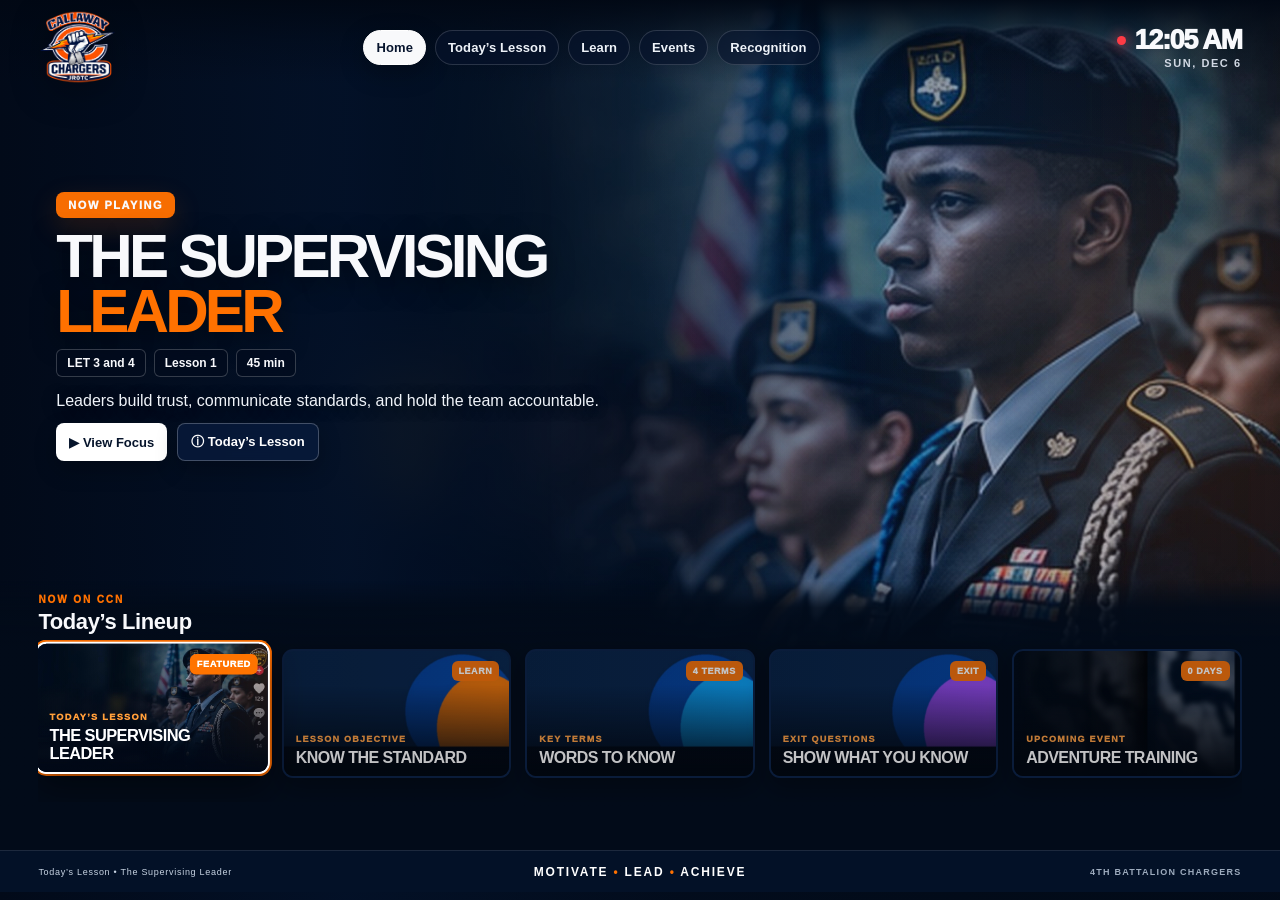
==== index.html @ 09f04804 "Add files via upload" ====
<!doctype html>
<html lang="en">
<head>
  <meta charset="utf-8" />
  <meta name="viewport" content="width=device-width,initial-scale=1,viewport-fit=cover" />
  <meta name="theme-color" content="#04152f" />
  <title>Callaway Command Network — Streaming Home v8</title>
  <link rel="stylesheet" href="styles.css" />
</head>
<body>
  <main id="app" class="app" aria-live="polite">
    <div id="heroBackground" class="hero-background"></div>
    <div class="hero-scrim"></div>

    <header class="topbar">
      <img class="brand" src="assets/ui/callaway-chargers-logo.png" alt="Callaway Chargers JROTC" />
      <nav class="top-nav" aria-label="CCN sections">
        <button class="nav-pill active" data-filter="all">Home</button>
        <button class="nav-pill" data-filter="lesson">Today’s Lesson</button>
        <button class="nav-pill" data-filter="learn">Learn</button>
        <button class="nav-pill" data-filter="events">Events</button>
        <button class="nav-pill" data-filter="spotlight">Recognition</button>
      </nav>
      <div class="top-status" aria-label="Current time and date">
        <span class="live-dot"></span>
        <time id="clock">--:--</time>
        <span id="date">---</span>
      </div>
    </header>

    <section class="hero" id="hero">
      <div class="hero-copy" id="heroCopy"></div>
      <div class="hero-art-panel" id="heroArtPanel" aria-hidden="true"></div>
    </section>

    <section class="browse-zone" aria-label="CCN program lineup">
      <div class="row-heading">
        <div>
          <span class="row-kicker">NOW ON CCN</span>
          <h2 id="rowTitle">Today’s Lineup</h2>
        </div>
      </div>
      <div id="rail" class="rail" role="listbox" aria-label="Today’s content"></div>
    </section>

    <footer class="footer-strip">
      <span id="footerMessage">Callaway High School JROTC</span>
      <strong>MOTIVATE <b>•</b> LEAD <b>•</b> ACHIEVE</strong>
      <span class="footer-unit">4TH BATTALION CHARGERS</span>
    </footer>

    <div id="pausedBadge" class="paused-badge" hidden>PLAYBACK PAUSED</div>
  </main>

  <script src="content.js"></script>
  <script src="app.js"></script>
</body>
</html>
---- styles.css ----
:root{
  --navy:#04152f;--navy-deep:#020b19;--blue:#0759b8;--blue-bright:#24a0ff;
  --orange:#ff7100;--white:#f8f9fc;--footer-h:46px;--topbar-h:92px;
  --rail-top:64vh;--rail-gap:14px;
  --card-w:clamp(220px,calc((100vw - 8vw - 5 * var(--rail-gap))/6),286px);
  --card-h:calc(var(--card-w) * .5625)
}
*{box-sizing:border-box}html,body{margin:0;width:100%;height:100%;overflow:hidden;background:var(--navy-deep);color:var(--white);font-family:"Segoe UI",Arial,sans-serif}button{font:inherit}
.app{position:relative;width:100vw;height:100vh;min-height:720px;background:linear-gradient(145deg,var(--navy),var(--navy-deep) 72%);isolation:isolate;overflow:hidden}
.hero-background{position:absolute;inset:0;background-size:cover;background-position:center;transition:background-image .48s ease,opacity .35s ease,transform 11s ease;transform:scale(1.012);filter:brightness(1.10) saturate(1.08) contrast(1.02);z-index:-5}.hero-background.animate{transform:scale(1.055)}
.hero-scrim{position:absolute;inset:0;z-index:-4;background:linear-gradient(90deg,rgba(2,10,25,.985) 0%,rgba(3,17,40,.92) 27%,rgba(3,14,33,.38) 53%,rgba(2,9,22,.13) 78%,rgba(2,9,22,.18) 100%),linear-gradient(0deg,#020b19 0%,rgba(2,11,25,.88) 7%,rgba(2,11,25,.05) 38%,rgba(2,11,25,.15) 100%)}
.hero-scrim::after{content:"";position:absolute;inset:0;background:radial-gradient(circle at 75% 25%,rgba(36,160,255,.11),transparent 28%),radial-gradient(circle at 88% 44%,rgba(255,113,0,.11),transparent 24%)}
.topbar{height:var(--topbar-h);padding:10px 4vw 8px;display:grid;grid-template-columns:130px 1fr 230px;align-items:center;gap:20px;position:relative;z-index:20;background:linear-gradient(180deg,rgba(1,8,20,.96),rgba(1,8,20,.38),transparent)}
.brand{width:96px;height:84px;display:block;object-fit:contain;object-position:left center;filter:drop-shadow(0 8px 18px rgba(0,0,0,.35))}.top-nav{display:flex;justify-content:center;gap:9px;align-items:center}.nav-pill{border:1px solid rgba(255,255,255,.15);background:rgba(7,20,46,.58);color:#edf2f8;padding:10px 16px;border-radius:999px;font-weight:850;font-size:14px;letter-spacing:.1px;backdrop-filter:blur(14px);transition:background .2s,color .2s,border-color .2s,transform .2s}.nav-pill:hover{transform:translateY(-1px);background:rgba(14,45,91,.76)}.nav-pill.active,.nav-pill:focus-visible{background:#f8f9fb;color:#07152e;border-color:#fff;outline:none;box-shadow:0 8px 24px rgba(0,0,0,.25)}
.top-status{justify-self:end;text-align:right;display:grid;grid-template-columns:auto auto;grid-template-areas:"dot time" "date date";column-gap:8px;align-items:center}.live-dot{grid-area:dot;width:9px;height:9px;border-radius:50%;background:#ff3b45;box-shadow:0 0 14px #ff3b45}.top-status time{grid-area:time;font-weight:950;font-size:30px;letter-spacing:-1.3px;white-space:nowrap}.top-status #date{grid-area:date;color:#d2d9e4;font-size:11px;letter-spacing:1.55px;font-weight:850;margin-top:1px}
.hero{position:absolute;left:0;right:0;top:var(--topbar-h);height:calc(var(--rail-top) - var(--topbar-h));z-index:4;display:flex;align-items:center;padding:16px 5.15vw 30px}.hero-copy{width:min(46vw,755px);max-height:100%;transition:opacity .25s ease,transform .31s ease}.hero-copy.out{opacity:0;transform:translateY(10px)}
.callout{display:inline-flex;padding:7px 12px;border-radius:8px;background:rgba(255,113,0,.97);font-size:11px;font-weight:950;letter-spacing:1.55px;text-transform:uppercase;box-shadow:0 10px 28px rgba(255,113,0,.17)}
.hero h1{font-family:"Arial Black",Impact,sans-serif;font-size:clamp(50px,5vw,86px);line-height:.91;letter-spacing:-3.8px;text-transform:uppercase;margin:16px 0 13px;max-width:755px;text-wrap:balance;text-shadow:0 7px 26px rgba(0,0,0,.5)}.hero h1 .accent{color:var(--orange)}
.meta{display:flex;gap:8px;flex-wrap:wrap;margin:0 0 13px}.meta span{font-size:12px;font-weight:850;padding:6px 10px;border-radius:6px;background:rgba(2,12,29,.66);border:1px solid rgba(255,255,255,.2);backdrop-filter:blur(9px)}
.synopsis{font-size:clamp(17px,1.28vw,22px);line-height:1.32;color:#f0f4fa;max-width:690px;margin:0 0 15px;text-shadow:0 2px 14px rgba(0,0,0,.58)}.hero-actions{display:flex;gap:10px}.hero-button{display:inline-flex;align-items:center;gap:9px;border:0;border-radius:8px;padding:10px 15px;font-weight:900;font-size:14px;background:#fff;color:#06142b;box-shadow:0 9px 22px rgba(0,0,0,.24)}.hero-button.secondary{background:rgba(8,27,60,.8);color:#fff;border:1px solid rgba(255,255,255,.24);backdrop-filter:blur(12px)}
.context-note{font-size:12px;color:#d7e0ec;margin-top:11px;font-weight:750;max-width:650px;white-space:nowrap;overflow:hidden;text-overflow:ellipsis}.hero-art-panel{position:absolute;right:5vw;bottom:34px;width:330px;min-height:104px;border-radius:15px;background:linear-gradient(145deg,rgba(5,24,57,.9),rgba(0,87,184,.42));border:1px solid rgba(255,255,255,.18);box-shadow:0 24px 65px rgba(0,0,0,.28);backdrop-filter:blur(15px);padding:16px 18px;opacity:0;transform:translateY(10px);transition:.32s}.hero-art-panel.visible{opacity:1;transform:none}.hero-art-panel strong{display:block;font-size:13px;text-transform:uppercase;letter-spacing:1px;margin-bottom:6px}.hero-art-panel span{color:#dce5f1;font-size:12px;line-height:1.35}
.browse-zone{position:absolute;left:0;right:0;top:var(--rail-top);bottom:calc(var(--footer-h) + 8px);z-index:10;padding:8px 4vw 0;background:linear-gradient(0deg,#020b19 0%,rgba(2,11,25,.995) 75%,rgba(2,11,25,.84) 90%,transparent)}.row-heading{height:45px;display:flex;align-items:end;justify-content:space-between;margin-bottom:5px}.row-kicker{color:var(--orange);font-weight:950;font-size:10px;letter-spacing:1.9px}.row-heading h2{margin:2px 0 0;font-size:24px;letter-spacing:-.4px}
.rail{height:calc(var(--card-h) + 33px);display:flex;gap:var(--rail-gap);align-items:flex-start;overflow-x:auto;overflow-y:hidden;padding:9px 0 14px;scroll-behavior:smooth;scroll-padding-inline:0;scrollbar-width:none;overscroll-behavior-x:contain}.rail::-webkit-scrollbar{display:none}.card{position:relative;flex:0 0 var(--card-w);height:var(--card-h);border-radius:11px;overflow:hidden;background:#0a244f;border:2px solid transparent;box-shadow:0 9px 25px rgba(0,0,0,.32);transition:transform .28s ease,border-color .24s ease,box-shadow .24s ease,filter .24s ease;cursor:pointer;transform-origin:center bottom;filter:brightness(.78) saturate(.9)}.card.active{z-index:2;transform:translateY(-4px) scale(1.025);border-color:#fff;box-shadow:0 15px 34px rgba(0,0,0,.47),0 0 0 2px rgba(255,113,0,.95);filter:brightness(1.05) saturate(1.04)}.card img{position:absolute;inset:0;width:100%;height:100%;object-fit:cover;transition:transform 8s ease}.card.active img{transform:scale(1.03)}.card::after{content:"";position:absolute;inset:0;background:linear-gradient(0deg,rgba(1,8,20,.96),rgba(1,8,20,.02) 73%),linear-gradient(90deg,rgba(3,15,36,.18),transparent)}.card-copy{position:absolute;z-index:2;left:14px;right:14px;bottom:11px}.card .tag{font-size:9px;color:#ff9b3c;font-weight:950;letter-spacing:1.25px;text-transform:uppercase}.card h3{margin:4px 0 0;font-size:clamp(16px,1.12vw,21px);line-height:1.02;text-transform:uppercase;font-family:"Arial Black",Impact,sans-serif;letter-spacing:-.55px;text-wrap:balance}.card p{display:none}.card-badge{position:absolute;z-index:3;top:10px;right:10px;font-size:9px;font-weight:950;background:rgba(255,113,0,.98);padding:5px 7px;border-radius:6px;letter-spacing:.55px}
.footer-strip{height:var(--footer-h);position:absolute;left:0;right:0;bottom:8px;z-index:20;display:grid;grid-template-columns:1fr auto 1fr;align-items:center;padding:0 4vw;background:#031127;border-top:1px solid rgba(255,255,255,.1);font-size:10px;letter-spacing:.72px;color:#c8d4e3}.footer-strip strong{color:#fff;font-size:13px;letter-spacing:1.8px}.footer-strip strong b{color:var(--orange)}.footer-unit{justify-self:end;color:#9eacbe;font-size:9px;font-weight:850;letter-spacing:1.25px}.paused-badge{position:absolute;z-index:100;top:50%;left:50%;transform:translate(-50%,-50%);background:rgba(3,16,38,.94);border:2px solid var(--orange);padding:16px 27px;border-radius:12px;font-weight:900;letter-spacing:2px;box-shadow:0 20px 70px rgba(0,0,0,.55)}
.app[data-item="lesson"] .hero-background{background-size:cover;background-position:center}.app[data-item="spotlight"] .hero-background{background-position:68% 32%}.app[data-item="spotlight"] .hero-scrim{background:linear-gradient(90deg,rgba(2,10,25,.99) 0%,rgba(3,17,40,.92) 31%,rgba(3,14,33,.18) 61%,rgba(2,9,22,.11) 100%),linear-gradient(0deg,#020b19 0%,rgba(2,11,25,.84) 8%,transparent 38%)}.app[data-item="spotlight"] .hero-copy{width:min(43vw,690px)}.app[data-item="spotlight"] .hero h1{font-size:clamp(46px,4.45vw,73px);line-height:.92;max-width:640px;letter-spacing:-3px}.app[data-item="spotlight"] .hero h1 .name-main,.app[data-item="spotlight"] .hero h1 .name-last{display:block}.app[data-item="spotlight"] .synopsis{font-size:clamp(17px,1.2vw,21px)}.app[data-item="spotlight"] .hero-art-panel{display:block}
@media(max-width:1700px){:root{--card-w:calc((100vw - 6vw - 4 * var(--rail-gap))/5)} }
@media(max-width:1450px){:root{--rail-top:64.2vh;--topbar-h:86px;--card-w:calc((100vw - 6vw - 4 * var(--rail-gap))/5)}.topbar{grid-template-columns:108px 1fr 205px;padding-left:3vw;padding-right:3vw}.brand{width:82px;height:74px}.nav-pill{padding:9px 12px;font-size:13px}.top-status time{font-size:27px}.hero{padding-left:4.4vw;padding-right:4.4vw}.hero h1{font-size:clamp(46px,4.9vw,72px);max-width:650px}.hero-copy{width:min(48vw,650px)}.browse-zone{padding-left:3vw;padding-right:3vw}.footer-strip{padding-left:3vw;padding-right:3vw}.card-copy{left:12px;right:12px;bottom:10px}}
@media(max-height:940px){:root{--topbar-h:84px;--rail-top:64.6vh;--footer-h:42px}.topbar{padding-top:10px}.brand{max-height:74px}.hero{padding-top:8px;padding-bottom:20px}.hero h1{font-size:clamp(45px,4.7vw,70px);margin:12px 0 10px}.synopsis{font-size:clamp(16px,1.18vw,20px);margin-bottom:12px}.hero-button{padding:9px 13px;font-size:13px}.context-note{display:none}.row-heading{height:46px}.row-heading h2{font-size:22px}.footer-strip{font-size:9px}.footer-strip strong{font-size:12px}}
@media(max-height:800px){:root{--rail-top:63.5vh;--footer-h:40px}.nav-pill{padding:8px 11px}.hero-actions{display:none}.meta{margin-bottom:9px}.row-heading{height:41px;margin-bottom:1px}.card-badge{font-size:8px;padding:4px 6px}.footer-unit{display:none}}


/* Large-format vocabulary feature for a mounted 55-inch TV */
.app[data-item="terms"] .hero{align-items:flex-start;padding-top:18px}
.app[data-item="terms"] .hero-copy{width:min(62vw,980px);max-width:980px}
.app[data-item="terms"] .hero-scrim{background:linear-gradient(90deg,rgba(2,10,25,.99) 0%,rgba(3,17,40,.95) 42%,rgba(3,14,33,.56) 68%,rgba(2,9,22,.22) 100%),linear-gradient(0deg,#020b19 0%,rgba(2,11,25,.9) 8%,rgba(2,11,25,.08) 42%,rgba(2,11,25,.18) 100%)}
.app[data-item="terms"] .terms-title{font-size:clamp(42px,4vw,66px);line-height:.94;margin:11px 0 14px;letter-spacing:-2.8px}
.term-grid{display:grid;grid-template-columns:repeat(2,minmax(0,1fr));gap:11px 13px;width:min(62vw,970px)}
.term-tile{min-height:102px;display:grid;grid-template-columns:50px 1fr;gap:12px;align-items:start;padding:13px 15px;border:1px solid rgba(255,255,255,.19);border-left:4px solid var(--orange);border-radius:11px;background:linear-gradient(135deg,rgba(5,27,65,.9),rgba(3,18,43,.76));box-shadow:0 12px 30px rgba(0,0,0,.24);backdrop-filter:blur(11px)}
.term-number{display:grid;place-items:center;width:42px;height:42px;border-radius:9px;background:var(--orange);color:#fff;font-family:"Arial Black",Impact,sans-serif;font-size:18px;line-height:1}
.term-tile h3{margin:0 0 4px;color:#fff;font-family:"Arial Black",Impact,sans-serif;font-size:clamp(20px,1.65vw,29px);line-height:1;text-transform:uppercase;letter-spacing:-.8px}
.term-tile p{margin:0;color:#e5edf8;font-size:clamp(14px,1.08vw,18px);line-height:1.28;font-weight:600}
.app[data-item="terms"] .card.active h3{font-size:clamp(18px,1.25vw,23px)}
@media(max-width:1450px){.app[data-item="terms"] .hero-copy{width:min(67vw,900px)}.term-grid{width:min(67vw,890px);gap:9px 11px}.term-tile{min-height:92px;padding:11px 13px;grid-template-columns:44px 1fr}.term-number{width:38px;height:38px;font-size:16px}.term-tile h3{font-size:clamp(18px,1.6vw,24px)}.term-tile p{font-size:clamp(13px,1.02vw,16px)}}
@media(max-height:800px){.app[data-item="terms"] .hero{padding-top:8px}.app[data-item="terms"] .terms-title{font-size:clamp(36px,3.55vw,54px);margin:7px 0 9px}.term-grid{gap:7px 9px}.term-tile{min-height:78px;padding:9px 11px}.term-tile h3{margin-bottom:2px;font-size:clamp(17px,1.45vw,22px)}.term-tile p{font-size:clamp(12px,.95vw,15px);line-height:1.2}}

/* v8 cleanup: text-free imagery, edge-safe rail, and TV-safe footer */
.app[data-item="uniform"] .hero-background,.app[data-item="drill"] .hero-background,.app[data-item="promotion"] .hero-background,.app[data-item="operation"] .hero-background,.app[data-item="service"] .hero-background{background-position:center}
.rail{scroll-snap-type:x mandatory}
.card{scroll-snap-align:start}
:fullscreen .footer-strip{bottom:0}
:fullscreen .browse-zone{bottom:var(--footer-h)}
@media(max-width:1100px){.top-nav{gap:5px}.nav-pill{padding:8px 10px;font-size:12px}.top-status time{font-size:24px}}

/* v10: large exit-question feature */
.app[data-item="exit"] .hero{align-items:flex-start;padding-top:16px}
.app[data-item="exit"] .hero-copy{width:min(70vw,1120px);max-width:1120px}
.app[data-item="exit"] .hero-scrim{background:linear-gradient(90deg,rgba(2,10,25,.99) 0%,rgba(3,17,40,.96) 48%,rgba(3,14,33,.58) 74%,rgba(2,9,22,.25) 100%),linear-gradient(0deg,#020b19 0%,rgba(2,11,25,.9) 8%,rgba(2,11,25,.08) 43%,rgba(2,11,25,.18) 100%)}
.app[data-item="exit"] .exit-title{font-size:clamp(38px,3.55vw,58px);line-height:.94;margin:10px 0 13px;letter-spacing:-2.2px}
.exit-grid{display:grid;grid-template-columns:repeat(2,minmax(0,1fr));gap:12px;width:min(70vw,1110px)}
.exit-tile{min-height:92px;display:grid;grid-template-columns:52px 1fr;gap:13px;align-items:center;padding:14px 16px;border:1px solid rgba(255,255,255,.19);border-left:4px solid var(--orange);border-radius:12px;background:linear-gradient(135deg,rgba(5,27,65,.92),rgba(3,18,43,.79));box-shadow:0 12px 30px rgba(0,0,0,.24);backdrop-filter:blur(11px)}
.exit-number{display:grid;place-items:center;width:44px;height:44px;border-radius:50%;background:var(--orange);color:#fff;font-family:"Arial Black",Impact,sans-serif;font-size:21px}
.exit-tile p{margin:0;color:#fff;font-size:clamp(18px,1.42vw,25px);line-height:1.18;font-weight:760;text-wrap:balance}
.exit-grid.exit-count-1{grid-template-columns:1fr;max-width:900px}.exit-grid.exit-count-1 .exit-tile{min-height:150px}.exit-grid.exit-count-1 .exit-tile p{font-size:clamp(26px,2.2vw,38px)}
.exit-grid.exit-count-2{grid-template-columns:1fr;max-width:930px}.exit-grid.exit-count-2 .exit-tile{min-height:112px}.exit-grid.exit-count-2 .exit-tile p{font-size:clamp(22px,1.75vw,31px)}
@media(max-width:1450px){.app[data-item="exit"] .hero-copy{width:min(74vw,980px)}.exit-grid{width:min(74vw,970px);gap:9px}.exit-tile{min-height:82px;padding:11px 13px;grid-template-columns:46px 1fr}.exit-number{width:39px;height:39px;font-size:18px}.exit-tile p{font-size:clamp(16px,1.35vw,21px)}}
@media(max-height:800px){.app[data-item="exit"] .hero{padding-top:7px}.app[data-item="exit"] .exit-title{font-size:clamp(33px,3vw,48px);margin:6px 0 8px}.exit-grid{gap:7px}.exit-tile{min-height:70px;padding:8px 11px}.exit-tile p{font-size:clamp(14px,1.18vw,19px);line-height:1.14}}

.hero-art-panel.portrait-panel{width:290px;min-height:420px;padding:12px;display:flex;flex-direction:column;justify-content:flex-start;gap:10px;background:linear-gradient(145deg,rgba(4,21,47,.96),rgba(0,87,184,.36));}.hero-art-panel.portrait-panel img{width:100%;height:330px;object-fit:cover;object-position:center top;border-radius:12px;border:1px solid rgba(255,255,255,.18)}.hero-art-panel.portrait-panel .portrait-caption strong{display:block;font-size:11px;letter-spacing:1.1px;color:#ff9b3c;margin-bottom:4px}.hero-art-panel.portrait-panel .portrait-caption span{display:block;font-size:18px;font-weight:900;line-height:1.12;color:#fff}.app[data-item="spotlight"] .hero-art-panel.portrait-panel{right:4.7vw;bottom:22px}
@media(max-height:940px){.hero-art-panel.portrait-panel{min-height:365px;width:270px}.hero-art-panel.portrait-panel img{height:280px}}
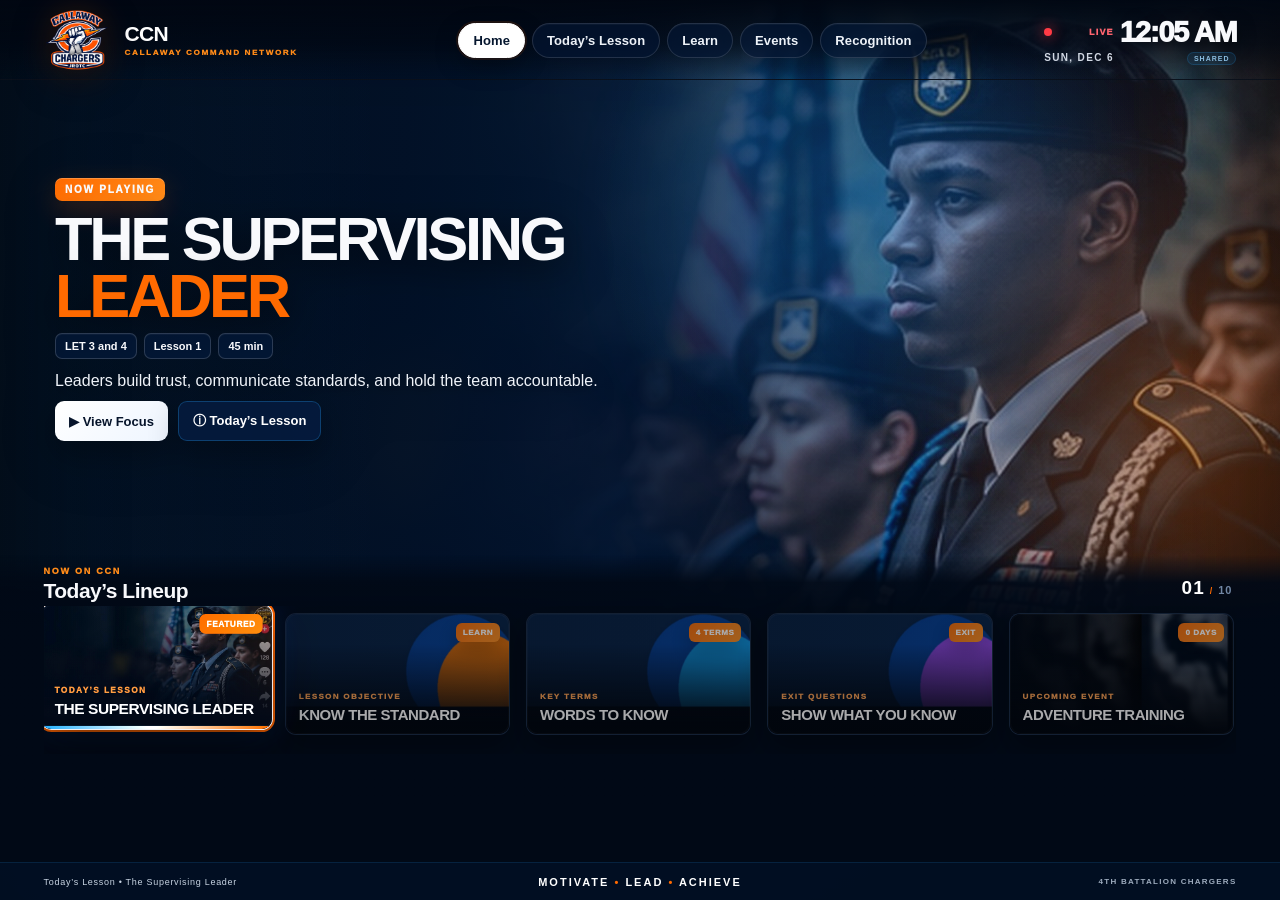
==== commit 0fdc1307: "Add files via upload" ====
--- a/index.html
+++ b/index.html
@@ -3,17 +3,23 @@
 <head>
   <meta charset="utf-8" />
   <meta name="viewport" content="width=device-width,initial-scale=1,viewport-fit=cover" />
-  <meta name="theme-color" content="#04152f" />
-  <title>Callaway Command Network — Streaming Home v8</title>
+  <meta name="theme-color" content="#03152f" />
+  <title>Callaway Command Network — V17 Beyond</title>
   <link rel="stylesheet" href="styles.css" />
 </head>
 <body>
   <main id="app" class="app" aria-live="polite">
     <div id="heroBackground" class="hero-background"></div>
     <div class="hero-scrim"></div>
+    <div class="beyond-aura aura-blue"></div>
+    <div class="beyond-aura aura-orange"></div>
+    <div class="screen-grain"></div>
 
     <header class="topbar">
-      <img class="brand" src="assets/ui/callaway-chargers-logo.png" alt="Callaway Chargers JROTC" />
+      <div class="brand-lockup">
+        <img class="brand" src="assets/ui/callaway-chargers-logo.png" alt="Callaway Chargers JROTC" />
+        <div class="brand-copy"><strong>CCN</strong><span>CALLAWAY COMMAND NETWORK</span></div>
+      </div>
       <nav class="top-nav" aria-label="CCN sections">
         <button class="nav-pill active" data-filter="all">Home</button>
         <button class="nav-pill" data-filter="lesson">Today’s Lesson</button>
@@ -22,9 +28,9 @@
         <button class="nav-pill" data-filter="spotlight">Recognition</button>
       </nav>
       <div class="top-status" aria-label="Current time and date">
-        <span class="live-dot"></span>
+        <span class="live-dot"></span><span class="live-label">LIVE</span>
         <time id="clock">--:--</time>
-        <span id="date">---</span>
+        <span id="date">---</span><span id="syncStatus" class="sync-status">SHARED</span>
       </div>
     </header>
 
@@ -39,6 +45,7 @@
           <span class="row-kicker">NOW ON CCN</span>
           <h2 id="rowTitle">Today’s Lineup</h2>
         </div>
+        <div class="feature-count" aria-label="Current feature"><span id="featureIndex">01</span><small>/</small><span id="featureTotal">01</span></div>
       </div>
       <div id="rail" class="rail" role="listbox" aria-label="Today’s content"></div>
     </section>
--- a/styles.css
+++ b/styles.css
@@ -67,3 +67,159 @@
 
 .hero-art-panel.portrait-panel{width:290px;min-height:420px;padding:12px;display:flex;flex-direction:column;justify-content:flex-start;gap:10px;background:linear-gradient(145deg,rgba(4,21,47,.96),rgba(0,87,184,.36));}.hero-art-panel.portrait-panel img{width:100%;height:330px;object-fit:cover;object-position:center top;border-radius:12px;border:1px solid rgba(255,255,255,.18)}.hero-art-panel.portrait-panel .portrait-caption strong{display:block;font-size:11px;letter-spacing:1.1px;color:#ff9b3c;margin-bottom:4px}.hero-art-panel.portrait-panel .portrait-caption span{display:block;font-size:18px;font-weight:900;line-height:1.12;color:#fff}.app[data-item="spotlight"] .hero-art-panel.portrait-panel{right:4.7vw;bottom:22px}
 @media(max-height:940px){.hero-art-panel.portrait-panel{min-height:365px;width:270px}.hero-art-panel.portrait-panel img{height:280px}}
+.sync-status{grid-column:1/-1;justify-self:end;margin-top:2px;font-size:8px;letter-spacing:1.3px;font-weight:900;color:#8ecbff;opacity:.85}
+
+/* =========================================================
+   V17 BEYOND MODE — cinematic streaming broadcast treatment
+   ========================================================= */
+:root{
+  --navy:#03152f;
+  --navy-deep:#010916;
+  --blue:#0a55b5;
+  --blue-bright:#27a7ff;
+  --orange:#ff6a00;
+  --orange-bright:#ff8b19;
+  --topbar-h:88px;
+  --rail-top:61.8vh;
+  --footer-h:40px;
+  --rail-gap:16px;
+  --card-w:calc((100vw - 8vw - 4 * var(--rail-gap))/5);
+  --card-h:calc(var(--card-w) * .54);
+}
+.app{background:radial-gradient(circle at 70% 8%,#0b3772 0%,#03152f 34%,#010916 76%);}
+.app::before{content:"";position:absolute;inset:0;z-index:-1;pointer-events:none;background:linear-gradient(90deg,rgba(39,167,255,.06),transparent 30%,transparent 72%,rgba(255,106,0,.06));box-shadow:inset 0 0 120px rgba(0,0,0,.46)}
+.hero-background{filter:brightness(1.12) saturate(1.12) contrast(1.04);transform:scale(1.015);transition:background-image .52s ease,opacity .35s ease,transform 12s cubic-bezier(.2,.7,.2,1)}
+.hero-background.animate{transform:scale(1.07)}
+.hero-scrim{background:linear-gradient(90deg,rgba(1,8,20,.995) 0%,rgba(2,17,39,.94) 29%,rgba(3,23,53,.72) 48%,rgba(2,12,29,.24) 71%,rgba(1,8,20,.24) 100%),linear-gradient(0deg,#010916 0%,rgba(1,9,23,.96) 7%,rgba(1,9,23,.08) 43%,rgba(1,9,23,.16) 100%)}
+.hero-scrim::after{background:radial-gradient(circle at 68% 22%,rgba(39,167,255,.18),transparent 25%),radial-gradient(circle at 92% 47%,rgba(255,106,0,.19),transparent 26%),linear-gradient(118deg,transparent 56%,rgba(255,255,255,.025) 56.3%,transparent 56.7%)}
+.beyond-aura{position:absolute;border-radius:50%;filter:blur(85px);opacity:.25;z-index:-3;pointer-events:none;animation:auraFloat 11s ease-in-out infinite alternate}
+.aura-blue{width:32vw;height:32vw;right:12vw;top:2vh;background:rgba(29,137,255,.52)}
+.aura-orange{width:26vw;height:26vw;right:-5vw;top:30vh;background:rgba(255,102,0,.40);animation-delay:-4s}
+@keyframes auraFloat{to{transform:translate3d(-28px,18px,0) scale(1.07);opacity:.34}}
+.screen-grain{position:absolute;inset:0;z-index:2;pointer-events:none;opacity:.055;background-image:radial-gradient(rgba(255,255,255,.85) .45px,transparent .55px);background-size:4px 4px;mix-blend-mode:soft-light}
+
+.topbar{height:var(--topbar-h);padding:8px 4.2vw 5px;grid-template-columns:minmax(310px,380px) 1fr 220px;gap:18px;background:linear-gradient(180deg,rgba(1,7,18,.97),rgba(1,7,18,.68) 55%,transparent);border-bottom:1px solid rgba(255,255,255,.035)}
+.brand-lockup{display:flex;align-items:center;gap:13px;min-width:0}
+.brand{width:76px;height:72px;flex:0 0 76px;filter:drop-shadow(0 10px 20px rgba(0,0,0,.46)) drop-shadow(0 0 14px rgba(255,106,0,.16))}
+.brand-copy{display:flex;flex-direction:column;line-height:1;min-width:0}
+.brand-copy strong{font-family:"Arial Black",Impact,sans-serif;font-size:25px;letter-spacing:-.7px;color:#fff}
+.brand-copy span{margin-top:5px;color:var(--orange-bright);font-size:9px;letter-spacing:1.7px;font-weight:950;white-space:nowrap}
+.top-nav{gap:7px}
+.nav-pill{padding:9px 14px;border-color:rgba(255,255,255,.13);background:rgba(5,25,58,.55);font-size:13px;box-shadow:inset 0 1px rgba(255,255,255,.03);transition:.22s ease}
+.nav-pill:hover{background:rgba(11,54,111,.72);border-color:rgba(39,167,255,.34)}
+.nav-pill.active,.nav-pill:focus-visible{background:#fff;color:#05162e;border-color:#fff;box-shadow:0 8px 25px rgba(0,0,0,.28),0 0 0 2px rgba(255,106,0,.12)}
+.top-status{grid-template-columns:auto auto auto;grid-template-areas:"dot live time" "date date sync";column-gap:6px;row-gap:1px;align-items:center}
+.live-dot{grid-area:dot;width:8px;height:8px;animation:livePulse 1.4s ease-in-out infinite}
+.live-label{grid-area:live;font-size:9px;font-weight:950;letter-spacing:1.2px;color:#ff6570}
+@keyframes livePulse{50%{box-shadow:0 0 20px #ff3b45;transform:scale(1.18)}}
+.top-status time{grid-area:time;font-size:29px;letter-spacing:-1.2px;text-shadow:0 4px 18px rgba(0,0,0,.45)}
+.top-status #date{grid-area:date;font-size:10px;letter-spacing:1.35px}
+.sync-status{grid-area:sync;grid-column:auto;justify-self:end;background:rgba(39,167,255,.11);border:1px solid rgba(39,167,255,.22);border-radius:999px;padding:2px 6px;color:#9fd8ff;font-size:7px;letter-spacing:1px}
+
+.hero{top:var(--topbar-h);height:calc(var(--rail-top) - var(--topbar-h));padding:15px 5vw 34px;align-items:center}
+.hero-copy{width:min(49vw,820px);max-width:820px;max-height:100%;filter:drop-shadow(0 12px 30px rgba(0,0,0,.12))}
+.callout{padding:7px 12px;border-radius:7px;background:linear-gradient(135deg,var(--orange),var(--orange-bright));font-size:10px;letter-spacing:1.75px;box-shadow:0 10px 28px rgba(255,106,0,.22),inset 0 1px rgba(255,255,255,.22)}
+.hero h1{margin:13px 0 11px;max-width:800px;letter-spacing:-3.3px;line-height:.92;text-shadow:0 9px 34px rgba(0,0,0,.58)}
+.hero h1.title-short{font-size:clamp(56px,5.1vw,84px)}
+.hero h1.title-medium{font-size:clamp(50px,4.45vw,72px);line-height:.94}
+.hero h1.title-long{font-size:clamp(43px,3.7vw,61px);line-height:.96;letter-spacing:-2.7px}
+.hero h1.title-xlong{font-size:clamp(37px,3.15vw,53px);line-height:.98;letter-spacing:-2.1px;max-width:850px}
+.hero h1.title-xxlong{font-size:clamp(31px,2.65vw,45px);line-height:1;letter-spacing:-1.7px;max-width:880px}
+.hero-copy:has(.title-xlong) .synopsis,.hero-copy:has(.title-xxlong) .synopsis{font-size:clamp(15px,1.05vw,18px);max-width:760px}
+.hero-copy:has(.title-xxlong) .hero-actions{display:none}
+.hero-copy:has(.title-xxlong) .context-note{display:none}
+.meta{gap:7px;margin-bottom:11px}
+.meta span{padding:6px 9px;border-radius:7px;font-size:11px;background:rgba(4,26,61,.67);border-color:rgba(255,255,255,.16);box-shadow:inset 0 1px rgba(255,255,255,.035)}
+.synopsis{font-size:clamp(16px,1.22vw,21px);line-height:1.32;max-width:720px;margin-bottom:13px}
+.hero-button{border-radius:9px;padding:10px 14px;font-size:13px;box-shadow:0 12px 30px rgba(0,0,0,.26)}
+.hero-button:first-child{background:linear-gradient(135deg,#fff,#eef5ff)}
+.hero-button.secondary{background:rgba(6,30,69,.72);border-color:rgba(39,167,255,.28)}
+.context-note{margin-top:9px;color:#c6d6e9;font-size:11px;letter-spacing:.08px}
+
+.browse-zone{top:var(--rail-top);bottom:var(--footer-h);padding:6px 4vw 0;background:linear-gradient(0deg,#010916 0%,rgba(1,9,22,.996) 76%,rgba(1,9,22,.92) 91%,transparent)}
+.row-heading{height:48px;margin-bottom:3px;align-items:end}
+.row-kicker{font-size:9px;letter-spacing:1.75px;color:var(--orange-bright)}
+.row-heading h2{font-size:23px;margin-top:1px;letter-spacing:-.5px}
+.feature-count{display:flex;align-items:baseline;gap:5px;padding:0 4px 4px;color:#7187a4;font-weight:900;letter-spacing:1px}
+.feature-count span:first-child{font-size:21px;color:#fff}.feature-count span:last-child{font-size:11px}.feature-count small{font-size:9px;color:var(--orange)}
+.rail{height:calc(var(--card-h) + 26px);gap:var(--rail-gap);padding:7px 0 10px}
+.card{height:var(--card-h);border-radius:13px;border:1px solid rgba(255,255,255,.08);background:#071d41;box-shadow:0 14px 30px rgba(0,0,0,.34);filter:brightness(.68) saturate(.86);transition:transform .25s ease,border-color .25s ease,box-shadow .25s ease,filter .25s ease}
+.card::before{content:"";position:absolute;inset:0;z-index:1;border-radius:inherit;box-shadow:inset 0 0 0 1px rgba(255,255,255,.03);pointer-events:none}
+.card::after{background:linear-gradient(0deg,rgba(1,8,20,.98) 0%,rgba(1,8,20,.72) 26%,rgba(1,8,20,.05) 75%),linear-gradient(90deg,rgba(3,15,36,.15),transparent)}
+.card.active{transform:translateY(-5px) scale(1.035);border-color:rgba(255,255,255,.9);box-shadow:0 22px 48px rgba(0,0,0,.52),0 0 0 2px rgba(255,106,0,.92),0 0 32px rgba(20,117,255,.18);filter:brightness(1.04) saturate(1.08)}
+.card.active img{transform:scale(1.045)}
+.card-copy{left:13px;right:13px;bottom:12px}
+.card .tag{font-size:8px;letter-spacing:1.35px;color:#ff9b47}
+.card h3{display:-webkit-box;-webkit-line-clamp:3;-webkit-box-orient:vertical;overflow:hidden;font-size:clamp(15px,1.05vw,20px);line-height:1.01;letter-spacing:-.45px}
+.card h3.card-title-long{font-size:clamp(13px,.94vw,17px);line-height:1.05}
+.card h3.card-title-xlong{font-size:clamp(11px,.82vw,15px);line-height:1.08;-webkit-line-clamp:4}
+.card-badge{top:9px;right:9px;padding:5px 7px;border-radius:6px;background:linear-gradient(135deg,var(--orange),var(--orange-bright));font-size:8px;box-shadow:0 8px 18px rgba(0,0,0,.24)}
+.card-progress{position:absolute;left:0;right:0;bottom:0;height:3px;z-index:5;background:transparent;overflow:hidden}
+.card-progress::after{content:"";display:block;width:0;height:100%;background:linear-gradient(90deg,var(--blue-bright),#fff 48%,var(--orange));box-shadow:0 0 10px rgba(39,167,255,.75)}
+.app.feature-tick .card.active .card-progress::after{animation:featureProgress var(--feature-seconds) linear forwards}
+@keyframes featureProgress{to{width:100%}}
+
+.footer-strip{bottom:0;height:var(--footer-h);padding:0 4vw;background:rgba(2,15,35,.96);border-top:1px solid rgba(39,167,255,.13);font-size:9px}
+.footer-strip strong{font-size:12px;letter-spacing:2px}.footer-unit{font-size:8px}
+
+/* Per-feature color energy without leaving Callaway blue/orange */
+.app[data-item="objective"] .aura-blue,.app[data-item="terms"] .aura-blue{opacity:.42}
+.app[data-item="exit"] .aura-orange,.app[data-item="operation"] .aura-orange{opacity:.42}
+.app[data-item="announcement"] .aura-orange{opacity:.35;right:6vw}
+.app[data-item="spotlight"] .aura-blue{opacity:.36;right:23vw}
+
+/* Premium terms and exit treatments */
+.app[data-item="terms"] .hero{padding-top:12px}
+.app[data-item="terms"] .hero-copy{width:min(68vw,1080px);max-width:1080px}
+.app[data-item="terms"] .terms-title{font-size:clamp(38px,3.5vw,56px);margin:8px 0 11px}
+.term-grid{width:min(68vw,1060px);gap:10px 12px}
+.term-tile{min-height:92px;border-radius:13px;border-color:rgba(39,167,255,.2);border-left:4px solid var(--orange);background:linear-gradient(135deg,rgba(6,33,77,.88),rgba(3,19,45,.72));box-shadow:0 16px 34px rgba(0,0,0,.24),inset 0 1px rgba(255,255,255,.04)}
+.term-number{background:linear-gradient(135deg,var(--orange),var(--orange-bright));box-shadow:0 8px 20px rgba(255,106,0,.2)}
+.term-tile h3{color:#fff}.term-tile p{color:#dfeaf6}
+.app[data-item="exit"] .hero{padding-top:10px}
+.app[data-item="exit"] .hero-copy{width:min(74vw,1180px);max-width:1180px}
+.app[data-item="exit"] .exit-title{font-size:clamp(35px,3.15vw,52px);margin:7px 0 10px}
+.exit-grid{width:min(74vw,1160px);gap:10px}
+.exit-tile{min-height:86px;border-radius:13px;border-color:rgba(255,255,255,.13);background:linear-gradient(135deg,rgba(5,31,72,.91),rgba(2,16,38,.77));box-shadow:0 15px 32px rgba(0,0,0,.23),inset 0 1px rgba(255,255,255,.035)}
+.exit-number{background:linear-gradient(135deg,var(--orange),var(--orange-bright));box-shadow:0 8px 20px rgba(255,106,0,.2)}
+
+/* Spotlight becomes a premium athlete-style feature */
+.hero-art-panel.portrait-panel{right:5vw;bottom:18px;width:285px;min-height:390px;padding:10px;border:1px solid rgba(255,255,255,.16);border-radius:18px;background:linear-gradient(145deg,rgba(5,28,66,.96),rgba(5,44,98,.64));box-shadow:0 24px 60px rgba(0,0,0,.46),0 0 0 1px rgba(255,106,0,.16),0 0 36px rgba(39,167,255,.13)}
+.hero-art-panel.portrait-panel img{height:300px;border-radius:13px;filter:saturate(1.04) contrast(1.02)}
+.hero-art-panel.portrait-panel .portrait-caption{padding:2px 3px 4px}
+.hero-art-panel.portrait-panel .portrait-caption strong{color:var(--orange-bright);font-size:10px;letter-spacing:1.35px}
+.hero-art-panel.portrait-panel .portrait-caption span{font-size:18px}
+
+/* 55-inch / 1080p tuned breakpoints */
+@media(max-width:1700px){
+  :root{--card-w:calc((100vw - 7vw - 4 * var(--rail-gap))/5);--rail-top:62.6vh}
+  .topbar{grid-template-columns:315px 1fr 210px;padding-left:3.4vw;padding-right:3.4vw}
+  .brand{width:68px;height:66px;flex-basis:68px}.brand-copy strong{font-size:22px}.brand-copy span{font-size:8px}
+  .hero{padding-left:4.3vw;padding-right:4.3vw}.hero-copy{width:min(50vw,760px)}
+  .hero h1.title-short{font-size:clamp(52px,4.8vw,74px)}
+  .hero h1.title-medium{font-size:clamp(46px,4vw,64px)}
+  .hero h1.title-long{font-size:clamp(39px,3.35vw,54px)}
+  .hero h1.title-xlong{font-size:clamp(34px,2.85vw,47px)}
+  .hero h1.title-xxlong{font-size:clamp(29px,2.35vw,39px)}
+  .browse-zone{padding-left:3.4vw;padding-right:3.4vw}
+  .footer-strip{padding-left:3.4vw;padding-right:3.4vw}
+}
+@media(max-height:940px){
+  :root{--topbar-h:80px;--rail-top:61.7vh;--footer-h:38px}
+  .topbar{padding-top:6px}.brand{height:62px}.brand-copy strong{font-size:21px}
+  .hero{padding-top:8px;padding-bottom:24px}.callout{padding:6px 10px}
+  .hero h1{margin:10px 0 9px}.synopsis{margin-bottom:10px}
+  .row-heading{height:42px}.row-heading h2{font-size:21px}.feature-count span:first-child{font-size:19px}
+  .card{border-radius:11px}.footer-strip strong{font-size:11px}
+  .hero-art-panel.portrait-panel{width:250px;min-height:340px}.hero-art-panel.portrait-panel img{height:255px}
+}
+@media(max-height:800px){
+  :root{--rail-top:60.2vh;--footer-h:36px}
+  .hero-actions{display:none}.context-note{display:none}.meta{margin-bottom:7px}
+  .row-heading{height:38px}.feature-count{padding-bottom:1px}
+  .hero h1.title-xxlong{font-size:clamp(25px,2.1vw,34px)}
+  .hero h1.title-xlong{font-size:clamp(29px,2.45vw,39px)}
+}
+@media(max-width:1200px){
+  .brand-copy span{display:none}.topbar{grid-template-columns:110px 1fr 190px}.nav-pill{padding:8px 10px;font-size:12px}
+}
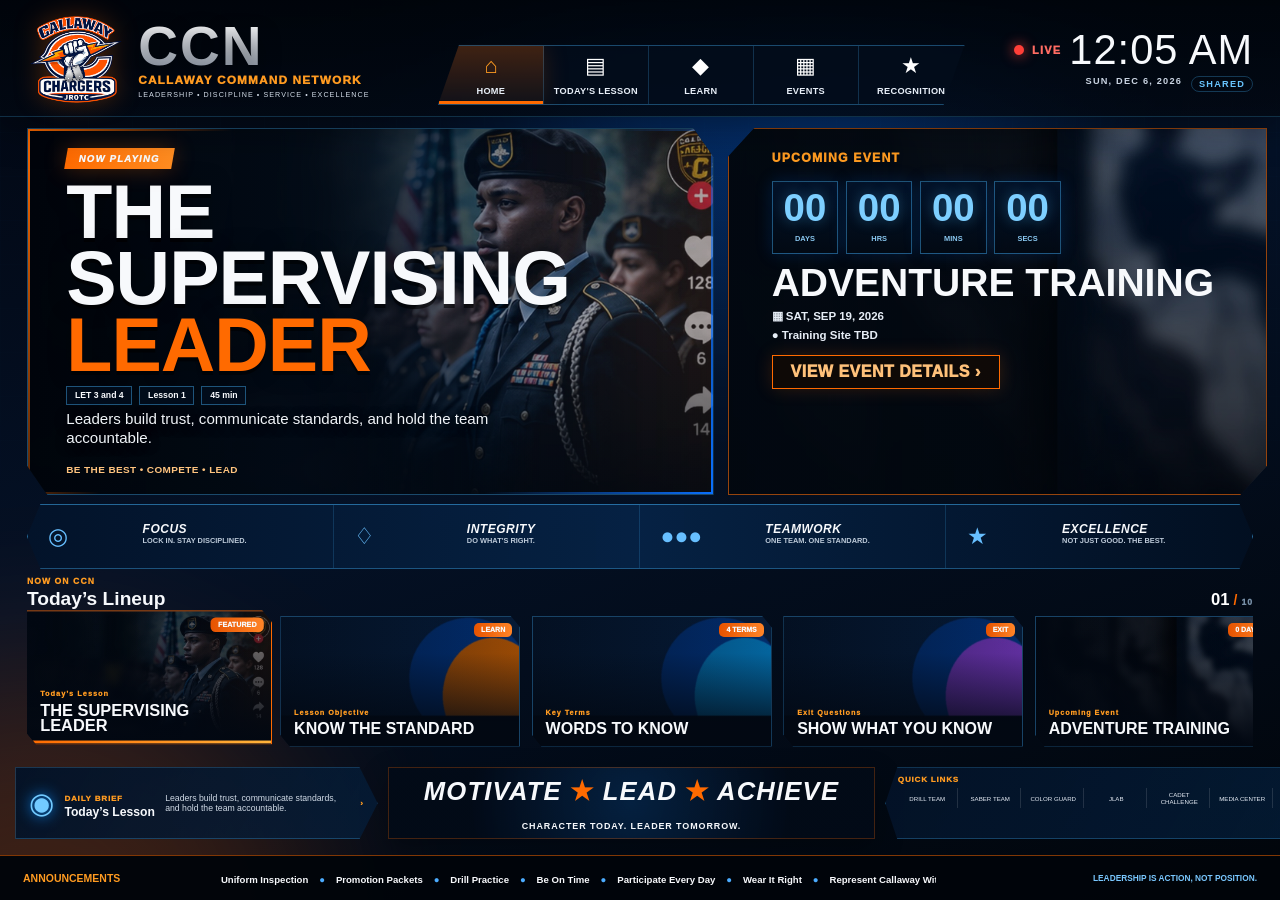
==== commit b0d5e468: "Add files via upload" ====
--- a/index.html
+++ b/index.html
@@ -1,65 +1,110 @@
 <!doctype html>
 <html lang="en">
 <head>
-  <meta charset="utf-8" />
-  <meta name="viewport" content="width=device-width,initial-scale=1,viewport-fit=cover" />
-  <meta name="theme-color" content="#03152f" />
-  <title>Callaway Command Network — V17 Beyond</title>
-  <link rel="stylesheet" href="styles.css" />
+  <meta charset="utf-8">
+  <meta name="viewport" content="width=device-width,initial-scale=1,viewport-fit=cover">
+  <meta name="theme-color" content="#020811">
+  <title>Callaway Command Network — Beyond Mode</title>
+  <link rel="stylesheet" href="styles.css">
 </head>
 <body>
-  <main id="app" class="app" aria-live="polite">
-    <div id="heroBackground" class="hero-background"></div>
-    <div class="hero-scrim"></div>
-    <div class="beyond-aura aura-blue"></div>
-    <div class="beyond-aura aura-orange"></div>
-    <div class="screen-grain"></div>
+<main id="app" class="app" aria-live="polite">
+  <div class="energy-grid"></div>
+  <div class="energy-glow glow-blue"></div>
+  <div class="energy-glow glow-orange"></div>
+  <div class="spark-field"></div>
 
-    <header class="topbar">
-      <div class="brand-lockup">
-        <img class="brand" src="assets/ui/callaway-chargers-logo.png" alt="Callaway Chargers JROTC" />
-        <div class="brand-copy"><strong>CCN</strong><span>CALLAWAY COMMAND NETWORK</span></div>
+  <header class="topbar">
+    <div class="brand-lockup">
+      <img src="assets/ui/callaway-chargers-logo.png" class="brand-logo" alt="Callaway Chargers JROTC">
+      <div class="brand-copy">
+        <strong>CCN</strong>
+        <span>CALLAWAY COMMAND NETWORK</span>
+        <small>LEADERSHIP • DISCIPLINE • SERVICE • EXCELLENCE</small>
       </div>
-      <nav class="top-nav" aria-label="CCN sections">
-        <button class="nav-pill active" data-filter="all">Home</button>
-        <button class="nav-pill" data-filter="lesson">Today’s Lesson</button>
-        <button class="nav-pill" data-filter="learn">Learn</button>
-        <button class="nav-pill" data-filter="events">Events</button>
-        <button class="nav-pill" data-filter="spotlight">Recognition</button>
-      </nav>
-      <div class="top-status" aria-label="Current time and date">
-        <span class="live-dot"></span><span class="live-label">LIVE</span>
-        <time id="clock">--:--</time>
-        <span id="date">---</span><span id="syncStatus" class="sync-status">SHARED</span>
+    </div>
+
+    <nav class="top-nav" aria-label="CCN sections">
+      <button class="nav-btn active" data-filter="all"><span class="nav-icon">⌂</span><b>HOME</b></button>
+      <button class="nav-btn" data-filter="lesson"><span class="nav-icon">▤</span><b>TODAY'S LESSON</b></button>
+      <button class="nav-btn" data-filter="learn"><span class="nav-icon">◆</span><b>LEARN</b></button>
+      <button class="nav-btn" data-filter="events"><span class="nav-icon">▦</span><b>EVENTS</b></button>
+      <button class="nav-btn" data-filter="spotlight"><span class="nav-icon">★</span><b>RECOGNITION</b></button>
+    </nav>
+
+    <div class="status-block">
+      <div class="status-line"><span class="live-dot"></span><span class="live-text">LIVE</span><time id="clock">--:--</time></div>
+      <div class="status-sub"><span id="date">---</span><span id="syncStatus">SHARED</span></div>
+    </div>
+  </header>
+
+  <section class="hero-zone">
+    <article class="feature-card">
+      <div id="heroBackground" class="hero-bg"></div>
+      <div class="hero-overlay"></div>
+      <div class="hero-content" id="heroCopy"></div>
+    </article>
+
+    <aside class="event-card">
+      <div id="eventBackground" class="event-bg"></div>
+      <div class="event-overlay"></div>
+      <div class="event-content">
+        <div class="event-kicker">UPCOMING EVENT</div>
+        <div id="countdown" class="countdown"></div>
+        <h2 id="eventTitle">UPCOMING EVENT</h2>
+        <div class="event-meta" id="eventMeta"></div>
+        <button class="event-button" type="button">VIEW EVENT DETAILS <span>›</span></button>
       </div>
-    </header>
+    </aside>
+  </section>
 
-    <section class="hero" id="hero">
-      <div class="hero-copy" id="heroCopy"></div>
-      <div class="hero-art-panel" id="heroArtPanel" aria-hidden="true"></div>
-    </section>
+  <section class="values-strip" aria-label="Core values">
+    <div><span class="value-icon">◎</span><strong>FOCUS</strong><small>LOCK IN. STAY DISCIPLINED.</small></div>
+    <div><span class="value-icon">♢</span><strong>INTEGRITY</strong><small>DO WHAT'S RIGHT.</small></div>
+    <div><span class="value-icon">●●●</span><strong>TEAMWORK</strong><small>ONE TEAM. ONE STANDARD.</small></div>
+    <div><span class="value-icon">★</span><strong>EXCELLENCE</strong><small>NOT JUST GOOD. THE BEST.</small></div>
+  </section>
 
-    <section class="browse-zone" aria-label="CCN program lineup">
-      <div class="row-heading">
-        <div>
-          <span class="row-kicker">NOW ON CCN</span>
-          <h2 id="rowTitle">Today’s Lineup</h2>
-        </div>
-        <div class="feature-count" aria-label="Current feature"><span id="featureIndex">01</span><small>/</small><span id="featureTotal">01</span></div>
+  <section class="lineup-zone">
+    <div class="lineup-head">
+      <div><span>NOW ON CCN</span><h2 id="rowTitle">Today's Lineup</h2></div>
+      <div class="feature-count"><b id="featureIndex">01</b><small>/</small><span id="featureTotal">01</span></div>
+    </div>
+    <div id="rail" class="rail" role="listbox" aria-label="Today's content"></div>
+  </section>
+
+  <section class="utility-row">
+    <article class="daily-brief">
+      <div class="mic-icon">◉</div>
+      <div><span>DAILY BRIEF</span><strong id="briefTitle">STAY INFORMED.</strong></div>
+      <p id="briefText">Check today's updates and upcoming events.</p>
+      <span class="utility-arrow">›</span>
+    </article>
+
+    <div class="motto-panel">
+      <strong>MOTIVATE <em>★</em> LEAD <em>★</em> ACHIEVE</strong>
+      <small>CHARACTER TODAY. LEADER TOMORROW.</small>
+    </div>
+
+    <article class="quick-links">
+      <span>QUICK LINKS</span>
+      <div>
+        <button>DRILL TEAM</button><button>SABER TEAM</button><button>COLOR GUARD</button>
+        <button>JLAB</button><button>CADET CHALLENGE</button><button>MEDIA CENTER</button>
       </div>
-      <div id="rail" class="rail" role="listbox" aria-label="Today’s content"></div>
-    </section>
+    </article>
+  </section>
 
-    <footer class="footer-strip">
-      <span id="footerMessage">Callaway High School JROTC</span>
-      <strong>MOTIVATE <b>•</b> LEAD <b>•</b> ACHIEVE</strong>
-      <span class="footer-unit">4TH BATTALION CHARGERS</span>
-    </footer>
+  <footer class="ticker">
+    <strong>ANNOUNCEMENTS</strong>
+    <div class="ticker-track"><div id="tickerText" class="ticker-text"></div></div>
+    <span>LEADERSHIP IS ACTION, NOT POSITION.</span>
+  </footer>
 
-    <div id="pausedBadge" class="paused-badge" hidden>PLAYBACK PAUSED</div>
-  </main>
+  <div id="pausedBadge" class="paused-badge" hidden>PLAYBACK PAUSED</div>
+</main>
 
-  <script src="content.js"></script>
-  <script src="app.js"></script>
+<script src="content.js"></script>
+<script src="app.js"></script>
 </body>
-</html>
+</html>
--- a/styles.css
+++ b/styles.css
@@ -1,225 +1,79 @@
 :root{
-  --navy:#04152f;--navy-deep:#020b19;--blue:#0759b8;--blue-bright:#24a0ff;
-  --orange:#ff7100;--white:#f8f9fc;--footer-h:46px;--topbar-h:92px;
-  --rail-top:64vh;--rail-gap:14px;
-  --card-w:clamp(220px,calc((100vw - 8vw - 5 * var(--rail-gap))/6),286px);
-  --card-h:calc(var(--card-w) * .5625)
+  --navy:#020811;--navy2:#06152b;--blue:#0a70ff;--blue2:#45b7ff;--orange:#ff6a00;--orange2:#ff9b21;
+  --white:#f7f9fc;--muted:#b9c8d9;--line:rgba(69,183,255,.35);--shadow:0 18px 48px rgba(0,0,0,.52);
+  --feature-seconds:11s;
 }
-*{box-sizing:border-box}html,body{margin:0;width:100%;height:100%;overflow:hidden;background:var(--navy-deep);color:var(--white);font-family:"Segoe UI",Arial,sans-serif}button{font:inherit}
-.app{position:relative;width:100vw;height:100vh;min-height:720px;background:linear-gradient(145deg,var(--navy),var(--navy-deep) 72%);isolation:isolate;overflow:hidden}
-.hero-background{position:absolute;inset:0;background-size:cover;background-position:center;transition:background-image .48s ease,opacity .35s ease,transform 11s ease;transform:scale(1.012);filter:brightness(1.10) saturate(1.08) contrast(1.02);z-index:-5}.hero-background.animate{transform:scale(1.055)}
-.hero-scrim{position:absolute;inset:0;z-index:-4;background:linear-gradient(90deg,rgba(2,10,25,.985) 0%,rgba(3,17,40,.92) 27%,rgba(3,14,33,.38) 53%,rgba(2,9,22,.13) 78%,rgba(2,9,22,.18) 100%),linear-gradient(0deg,#020b19 0%,rgba(2,11,25,.88) 7%,rgba(2,11,25,.05) 38%,rgba(2,11,25,.15) 100%)}
-.hero-scrim::after{content:"";position:absolute;inset:0;background:radial-gradient(circle at 75% 25%,rgba(36,160,255,.11),transparent 28%),radial-gradient(circle at 88% 44%,rgba(255,113,0,.11),transparent 24%)}
-.topbar{height:var(--topbar-h);padding:10px 4vw 8px;display:grid;grid-template-columns:130px 1fr 230px;align-items:center;gap:20px;position:relative;z-index:20;background:linear-gradient(180deg,rgba(1,8,20,.96),rgba(1,8,20,.38),transparent)}
-.brand{width:96px;height:84px;display:block;object-fit:contain;object-position:left center;filter:drop-shadow(0 8px 18px rgba(0,0,0,.35))}.top-nav{display:flex;justify-content:center;gap:9px;align-items:center}.nav-pill{border:1px solid rgba(255,255,255,.15);background:rgba(7,20,46,.58);color:#edf2f8;padding:10px 16px;border-radius:999px;font-weight:850;font-size:14px;letter-spacing:.1px;backdrop-filter:blur(14px);transition:background .2s,color .2s,border-color .2s,transform .2s}.nav-pill:hover{transform:translateY(-1px);background:rgba(14,45,91,.76)}.nav-pill.active,.nav-pill:focus-visible{background:#f8f9fb;color:#07152e;border-color:#fff;outline:none;box-shadow:0 8px 24px rgba(0,0,0,.25)}
-.top-status{justify-self:end;text-align:right;display:grid;grid-template-columns:auto auto;grid-template-areas:"dot time" "date date";column-gap:8px;align-items:center}.live-dot{grid-area:dot;width:9px;height:9px;border-radius:50%;background:#ff3b45;box-shadow:0 0 14px #ff3b45}.top-status time{grid-area:time;font-weight:950;font-size:30px;letter-spacing:-1.3px;white-space:nowrap}.top-status #date{grid-area:date;color:#d2d9e4;font-size:11px;letter-spacing:1.55px;font-weight:850;margin-top:1px}
-.hero{position:absolute;left:0;right:0;top:var(--topbar-h);height:calc(var(--rail-top) - var(--topbar-h));z-index:4;display:flex;align-items:center;padding:16px 5.15vw 30px}.hero-copy{width:min(46vw,755px);max-height:100%;transition:opacity .25s ease,transform .31s ease}.hero-copy.out{opacity:0;transform:translateY(10px)}
-.callout{display:inline-flex;padding:7px 12px;border-radius:8px;background:rgba(255,113,0,.97);font-size:11px;font-weight:950;letter-spacing:1.55px;text-transform:uppercase;box-shadow:0 10px 28px rgba(255,113,0,.17)}
-.hero h1{font-family:"Arial Black",Impact,sans-serif;font-size:clamp(50px,5vw,86px);line-height:.91;letter-spacing:-3.8px;text-transform:uppercase;margin:16px 0 13px;max-width:755px;text-wrap:balance;text-shadow:0 7px 26px rgba(0,0,0,.5)}.hero h1 .accent{color:var(--orange)}
-.meta{display:flex;gap:8px;flex-wrap:wrap;margin:0 0 13px}.meta span{font-size:12px;font-weight:850;padding:6px 10px;border-radius:6px;background:rgba(2,12,29,.66);border:1px solid rgba(255,255,255,.2);backdrop-filter:blur(9px)}
-.synopsis{font-size:clamp(17px,1.28vw,22px);line-height:1.32;color:#f0f4fa;max-width:690px;margin:0 0 15px;text-shadow:0 2px 14px rgba(0,0,0,.58)}.hero-actions{display:flex;gap:10px}.hero-button{display:inline-flex;align-items:center;gap:9px;border:0;border-radius:8px;padding:10px 15px;font-weight:900;font-size:14px;background:#fff;color:#06142b;box-shadow:0 9px 22px rgba(0,0,0,.24)}.hero-button.secondary{background:rgba(8,27,60,.8);color:#fff;border:1px solid rgba(255,255,255,.24);backdrop-filter:blur(12px)}
-.context-note{font-size:12px;color:#d7e0ec;margin-top:11px;font-weight:750;max-width:650px;white-space:nowrap;overflow:hidden;text-overflow:ellipsis}.hero-art-panel{position:absolute;right:5vw;bottom:34px;width:330px;min-height:104px;border-radius:15px;background:linear-gradient(145deg,rgba(5,24,57,.9),rgba(0,87,184,.42));border:1px solid rgba(255,255,255,.18);box-shadow:0 24px 65px rgba(0,0,0,.28);backdrop-filter:blur(15px);padding:16px 18px;opacity:0;transform:translateY(10px);transition:.32s}.hero-art-panel.visible{opacity:1;transform:none}.hero-art-panel strong{display:block;font-size:13px;text-transform:uppercase;letter-spacing:1px;margin-bottom:6px}.hero-art-panel span{color:#dce5f1;font-size:12px;line-height:1.35}
-.browse-zone{position:absolute;left:0;right:0;top:var(--rail-top);bottom:calc(var(--footer-h) + 8px);z-index:10;padding:8px 4vw 0;background:linear-gradient(0deg,#020b19 0%,rgba(2,11,25,.995) 75%,rgba(2,11,25,.84) 90%,transparent)}.row-heading{height:45px;display:flex;align-items:end;justify-content:space-between;margin-bottom:5px}.row-kicker{color:var(--orange);font-weight:950;font-size:10px;letter-spacing:1.9px}.row-heading h2{margin:2px 0 0;font-size:24px;letter-spacing:-.4px}
-.rail{height:calc(var(--card-h) + 33px);display:flex;gap:var(--rail-gap);align-items:flex-start;overflow-x:auto;overflow-y:hidden;padding:9px 0 14px;scroll-behavior:smooth;scroll-padding-inline:0;scrollbar-width:none;overscroll-behavior-x:contain}.rail::-webkit-scrollbar{display:none}.card{position:relative;flex:0 0 var(--card-w);height:var(--card-h);border-radius:11px;overflow:hidden;background:#0a244f;border:2px solid transparent;box-shadow:0 9px 25px rgba(0,0,0,.32);transition:transform .28s ease,border-color .24s ease,box-shadow .24s ease,filter .24s ease;cursor:pointer;transform-origin:center bottom;filter:brightness(.78) saturate(.9)}.card.active{z-index:2;transform:translateY(-4px) scale(1.025);border-color:#fff;box-shadow:0 15px 34px rgba(0,0,0,.47),0 0 0 2px rgba(255,113,0,.95);filter:brightness(1.05) saturate(1.04)}.card img{position:absolute;inset:0;width:100%;height:100%;object-fit:cover;transition:transform 8s ease}.card.active img{transform:scale(1.03)}.card::after{content:"";position:absolute;inset:0;background:linear-gradient(0deg,rgba(1,8,20,.96),rgba(1,8,20,.02) 73%),linear-gradient(90deg,rgba(3,15,36,.18),transparent)}.card-copy{position:absolute;z-index:2;left:14px;right:14px;bottom:11px}.card .tag{font-size:9px;color:#ff9b3c;font-weight:950;letter-spacing:1.25px;text-transform:uppercase}.card h3{margin:4px 0 0;font-size:clamp(16px,1.12vw,21px);line-height:1.02;text-transform:uppercase;font-family:"Arial Black",Impact,sans-serif;letter-spacing:-.55px;text-wrap:balance}.card p{display:none}.card-badge{position:absolute;z-index:3;top:10px;right:10px;font-size:9px;font-weight:950;background:rgba(255,113,0,.98);padding:5px 7px;border-radius:6px;letter-spacing:.55px}
-.footer-strip{height:var(--footer-h);position:absolute;left:0;right:0;bottom:8px;z-index:20;display:grid;grid-template-columns:1fr auto 1fr;align-items:center;padding:0 4vw;background:#031127;border-top:1px solid rgba(255,255,255,.1);font-size:10px;letter-spacing:.72px;color:#c8d4e3}.footer-strip strong{color:#fff;font-size:13px;letter-spacing:1.8px}.footer-strip strong b{color:var(--orange)}.footer-unit{justify-self:end;color:#9eacbe;font-size:9px;font-weight:850;letter-spacing:1.25px}.paused-badge{position:absolute;z-index:100;top:50%;left:50%;transform:translate(-50%,-50%);background:rgba(3,16,38,.94);border:2px solid var(--orange);padding:16px 27px;border-radius:12px;font-weight:900;letter-spacing:2px;box-shadow:0 20px 70px rgba(0,0,0,.55)}
-.app[data-item="lesson"] .hero-background{background-size:cover;background-position:center}.app[data-item="spotlight"] .hero-background{background-position:68% 32%}.app[data-item="spotlight"] .hero-scrim{background:linear-gradient(90deg,rgba(2,10,25,.99) 0%,rgba(3,17,40,.92) 31%,rgba(3,14,33,.18) 61%,rgba(2,9,22,.11) 100%),linear-gradient(0deg,#020b19 0%,rgba(2,11,25,.84) 8%,transparent 38%)}.app[data-item="spotlight"] .hero-copy{width:min(43vw,690px)}.app[data-item="spotlight"] .hero h1{font-size:clamp(46px,4.45vw,73px);line-height:.92;max-width:640px;letter-spacing:-3px}.app[data-item="spotlight"] .hero h1 .name-main,.app[data-item="spotlight"] .hero h1 .name-last{display:block}.app[data-item="spotlight"] .synopsis{font-size:clamp(17px,1.2vw,21px)}.app[data-item="spotlight"] .hero-art-panel{display:block}
-@media(max-width:1700px){:root{--card-w:calc((100vw - 6vw - 4 * var(--rail-gap))/5)} }
-@media(max-width:1450px){:root{--rail-top:64.2vh;--topbar-h:86px;--card-w:calc((100vw - 6vw - 4 * var(--rail-gap))/5)}.topbar{grid-template-columns:108px 1fr 205px;padding-left:3vw;padding-right:3vw}.brand{width:82px;height:74px}.nav-pill{padding:9px 12px;font-size:13px}.top-status time{font-size:27px}.hero{padding-left:4.4vw;padding-right:4.4vw}.hero h1{font-size:clamp(46px,4.9vw,72px);max-width:650px}.hero-copy{width:min(48vw,650px)}.browse-zone{padding-left:3vw;padding-right:3vw}.footer-strip{padding-left:3vw;padding-right:3vw}.card-copy{left:12px;right:12px;bottom:10px}}
-@media(max-height:940px){:root{--topbar-h:84px;--rail-top:64.6vh;--footer-h:42px}.topbar{padding-top:10px}.brand{max-height:74px}.hero{padding-top:8px;padding-bottom:20px}.hero h1{font-size:clamp(45px,4.7vw,70px);margin:12px 0 10px}.synopsis{font-size:clamp(16px,1.18vw,20px);margin-bottom:12px}.hero-button{padding:9px 13px;font-size:13px}.context-note{display:none}.row-heading{height:46px}.row-heading h2{font-size:22px}.footer-strip{font-size:9px}.footer-strip strong{font-size:12px}}
-@media(max-height:800px){:root{--rail-top:63.5vh;--footer-h:40px}.nav-pill{padding:8px 11px}.hero-actions{display:none}.meta{margin-bottom:9px}.row-heading{height:41px;margin-bottom:1px}.card-badge{font-size:8px;padding:4px 6px}.footer-unit{display:none}}
+*{box-sizing:border-box}html,body{margin:0;width:100%;height:100%;overflow:hidden;background:#01050a;color:var(--white);font-family:"Segoe UI",Arial,sans-serif}
+button{font:inherit}.app{position:relative;width:100vw;height:100vh;overflow:hidden;background:
+radial-gradient(circle at 65% 8%,rgba(10,112,255,.16),transparent 28%),
+linear-gradient(160deg,#020712 0%,#041126 45%,#01050a 100%);isolation:isolate}
+.energy-grid{position:absolute;inset:0;z-index:-5;opacity:.18;background-image:
+linear-gradient(rgba(69,183,255,.08) 1px,transparent 1px),
+linear-gradient(90deg,rgba(69,183,255,.08) 1px,transparent 1px);background-size:44px 44px;mask-image:linear-gradient(to bottom,#000,transparent 78%)}
+.energy-glow{position:absolute;z-index:-4;width:42vw;height:42vw;border-radius:50%;filter:blur(90px);opacity:.22;animation:pulse 8s ease-in-out infinite alternate}
+.glow-blue{right:20vw;top:-18vw;background:#006eff}.glow-orange{left:-18vw;bottom:-24vw;background:#ff6200;animation-delay:-3s}
+.spark-field{position:absolute;inset:0;z-index:-3;pointer-events:none;background:
+radial-gradient(circle at 8% 28%,#ff7817 0 2px,transparent 3px),
+radial-gradient(circle at 21% 19%,#168fff 0 2px,transparent 3px),
+radial-gradient(circle at 88% 38%,#ff7817 0 2px,transparent 3px),
+radial-gradient(circle at 76% 72%,#168fff 0 2px,transparent 3px);opacity:.72;animation:sparkDrift 12s linear infinite}
+@keyframes pulse{to{transform:scale(1.12);opacity:.33}}@keyframes sparkDrift{50%{transform:translate3d(12px,-8px,0)}}
 
+.topbar{height:13vh;min-height:88px;padding:1.5vh 2.1vw;display:grid;grid-template-columns:31% 48% 21%;align-items:center;border-bottom:1px solid rgba(69,183,255,.24);background:linear-gradient(180deg,rgba(0,4,10,.96),rgba(2,8,18,.84));box-shadow:0 10px 35px rgba(0,0,0,.35);position:relative;z-index:30}
+.brand-lockup{display:flex;align-items:center;gap:1.1vw;min-width:0}.brand-logo{width:7.6vw;max-width:116px;min-width:78px;filter:drop-shadow(0 0 12px rgba(255,106,0,.28))}
+.brand-copy{display:grid;line-height:1}.brand-copy strong{font-family:Impact,"Arial Black",sans-serif;font-size:clamp(38px,4.3vw,72px);letter-spacing:2px;background:linear-gradient(#fff,#8f9aaa);-webkit-background-clip:text;color:transparent;text-shadow:0 8px 22px rgba(0,0,0,.45)}
+.brand-copy span{font-size:clamp(10px,.92vw,16px);font-weight:950;color:var(--orange2);letter-spacing:1.2px}.brand-copy small{margin-top:6px;font-size:clamp(7px,.56vw,10px);letter-spacing:1.05px;color:#d5deea}
+.top-nav{display:flex;height:66%;align-self:end;justify-self:center;align-items:stretch;border:1px solid rgba(69,183,255,.36);clip-path:polygon(4% 0,100% 0,96% 100%,0 100%);background:rgba(3,13,28,.82);box-shadow:0 0 24px rgba(0,112,255,.12)}
+.nav-btn{min-width:8.2vw;border:0;border-right:1px solid rgba(69,183,255,.22);background:transparent;color:#e8eff8;padding:.5vh .75vw;display:grid;place-items:center;gap:1px;cursor:pointer;transition:.2s}
+.nav-btn:last-child{border-right:0}.nav-btn .nav-icon{font-size:clamp(19px,1.7vw,32px);color:#fff}.nav-btn b{font-size:clamp(8px,.72vw,12px);letter-spacing:.3px}
+.nav-btn:hover,.nav-btn.active{background:linear-gradient(180deg,rgba(255,106,0,.24),rgba(255,106,0,.06));box-shadow:inset 0 -3px 0 var(--orange),0 0 26px rgba(255,106,0,.17)}.nav-btn.active .nav-icon{color:var(--orange2)}
+.status-block{justify-self:end;text-align:right}.status-line{display:flex;justify-content:flex-end;align-items:center;gap:8px}.live-dot{width:10px;height:10px;border-radius:50%;background:#ff3f38;box-shadow:0 0 13px #ff3f38}.live-text{font-size:11px;color:#ff6c63;font-weight:950;letter-spacing:1.2px}
+.status-line time{font-family:Impact,"Arial Black",sans-serif;font-size:clamp(34px,3.25vw,56px);letter-spacing:1px}.status-sub{display:flex;justify-content:flex-end;gap:9px;font-size:clamp(8px,.72vw,12px);font-weight:850;letter-spacing:1.2px;color:#cad4e2;margin-top:2px}.status-sub span:last-child{padding:2px 7px;border:1px solid rgba(69,183,255,.28);border-radius:8px;color:#69c5ff}
 
-/* Large-format vocabulary feature for a mounted 55-inch TV */
-.app[data-item="terms"] .hero{align-items:flex-start;padding-top:18px}
-.app[data-item="terms"] .hero-copy{width:min(62vw,980px);max-width:980px}
-.app[data-item="terms"] .hero-scrim{background:linear-gradient(90deg,rgba(2,10,25,.99) 0%,rgba(3,17,40,.95) 42%,rgba(3,14,33,.56) 68%,rgba(2,9,22,.22) 100%),linear-gradient(0deg,#020b19 0%,rgba(2,11,25,.9) 8%,rgba(2,11,25,.08) 42%,rgba(2,11,25,.18) 100%)}
-.app[data-item="terms"] .terms-title{font-size:clamp(42px,4vw,66px);line-height:.94;margin:11px 0 14px;letter-spacing:-2.8px}
-.term-grid{display:grid;grid-template-columns:repeat(2,minmax(0,1fr));gap:11px 13px;width:min(62vw,970px)}
-.term-tile{min-height:102px;display:grid;grid-template-columns:50px 1fr;gap:12px;align-items:start;padding:13px 15px;border:1px solid rgba(255,255,255,.19);border-left:4px solid var(--orange);border-radius:11px;background:linear-gradient(135deg,rgba(5,27,65,.9),rgba(3,18,43,.76));box-shadow:0 12px 30px rgba(0,0,0,.24);backdrop-filter:blur(11px)}
-.term-number{display:grid;place-items:center;width:42px;height:42px;border-radius:9px;background:var(--orange);color:#fff;font-family:"Arial Black",Impact,sans-serif;font-size:18px;line-height:1}
-.term-tile h3{margin:0 0 4px;color:#fff;font-family:"Arial Black",Impact,sans-serif;font-size:clamp(20px,1.65vw,29px);line-height:1;text-transform:uppercase;letter-spacing:-.8px}
-.term-tile p{margin:0;color:#e5edf8;font-size:clamp(14px,1.08vw,18px);line-height:1.28;font-weight:600}
-.app[data-item="terms"] .card.active h3{font-size:clamp(18px,1.25vw,23px)}
-@media(max-width:1450px){.app[data-item="terms"] .hero-copy{width:min(67vw,900px)}.term-grid{width:min(67vw,890px);gap:9px 11px}.term-tile{min-height:92px;padding:11px 13px;grid-template-columns:44px 1fr}.term-number{width:38px;height:38px;font-size:16px}.term-tile h3{font-size:clamp(18px,1.6vw,24px)}.term-tile p{font-size:clamp(13px,1.02vw,16px)}}
-@media(max-height:800px){.app[data-item="terms"] .hero{padding-top:8px}.app[data-item="terms"] .terms-title{font-size:clamp(36px,3.55vw,54px);margin:7px 0 9px}.term-grid{gap:7px 9px}.term-tile{min-height:78px;padding:9px 11px}.term-tile h3{margin-bottom:2px;font-size:clamp(17px,1.45vw,22px)}.term-tile p{font-size:clamp(12px,.95vw,15px);line-height:1.2}}
+.hero-zone{height:43vh;display:grid;grid-template-columns:56% 44%;gap:1.1vw;padding:1.2vh 2.1vw 1vh}
+.feature-card,.event-card{position:relative;overflow:hidden;border:1px solid rgba(69,183,255,.34);box-shadow:var(--shadow);background:#05101f}
+.feature-card{clip-path:polygon(0 0,97% 0,100% 8%,100% 100%,3% 100%,0 92%)}
+.feature-card::after{content:"";position:absolute;inset:0;border:2px solid transparent;border-image:linear-gradient(110deg,var(--orange),transparent 25%,transparent 72%,var(--blue)) 1;pointer-events:none}
+.hero-bg,.event-bg{position:absolute;inset:0;background-size:cover;background-position:center;transition:background-image .45s ease,transform 11s linear;transform:scale(1.02)}.hero-bg.animate,.event-bg.animate{transform:scale(1.075)}
+.hero-overlay{position:absolute;inset:0;background:
+linear-gradient(90deg,rgba(0,4,10,.97) 0%,rgba(2,10,21,.9) 39%,rgba(3,11,21,.18) 75%,rgba(3,9,16,.12)),
+linear-gradient(0deg,rgba(2,7,13,.65),transparent 48%)}
+.hero-content{position:absolute;left:3vw;top:8%;bottom:8%;width:67%;display:flex;flex-direction:column;justify-content:center;z-index:3}.hero-content.fade{opacity:0;transform:translateY(8px)}
+.callout{align-self:flex-start;background:linear-gradient(90deg,var(--orange),#ff8c20);padding:.55vh 1vw;font-size:clamp(9px,.75vw,13px);font-weight:950;letter-spacing:1.2px;transform:skew(-10deg);box-shadow:0 0 22px rgba(255,106,0,.28)}
+.hero-content h1{font-family:Impact,"Arial Black",sans-serif;text-transform:uppercase;margin:1.1vh 0 .8vh;line-height:.88;letter-spacing:-1px;text-shadow:0 4px 0 rgba(0,0,0,.55),0 0 22px rgba(0,0,0,.35)}.hero-content h1 .accent{color:var(--orange)}
+.title-short{font-size:clamp(54px,5.9vw,100px)}.title-medium{font-size:clamp(46px,5.1vw,86px)}.title-long{font-size:clamp(38px,4.25vw,72px)}.title-xlong{font-size:clamp(31px,3.55vw,61px)}.title-xxlong{font-size:clamp(27px,3.05vw,52px)}
+.synopsis{max-width:92%;font-size:clamp(14px,1.18vw,21px);line-height:1.28;margin:.4vh 0 1vh;color:#f0f4f8;text-shadow:0 2px 12px #000}.meta{display:flex;gap:.55vw;flex-wrap:wrap}.meta span{font-size:clamp(8px,.68vw,11px);padding:.42vh .6vw;border:1px solid rgba(69,183,255,.42);background:rgba(2,14,31,.72);font-weight:850}.context-note{font-size:clamp(9px,.78vw,13px);font-weight:850;color:#ffc47f;margin-top:.8vh;letter-spacing:.4px}
 
-/* v8 cleanup: text-free imagery, edge-safe rail, and TV-safe footer */
-.app[data-item="uniform"] .hero-background,.app[data-item="drill"] .hero-background,.app[data-item="promotion"] .hero-background,.app[data-item="operation"] .hero-background,.app[data-item="service"] .hero-background{background-position:center}
-.rail{scroll-snap-type:x mandatory}
-.card{scroll-snap-align:start}
-:fullscreen .footer-strip{bottom:0}
-:fullscreen .browse-zone{bottom:var(--footer-h)}
-@media(max-width:1100px){.top-nav{gap:5px}.nav-pill{padding:8px 10px;font-size:12px}.top-status time{font-size:24px}}
+.event-card{clip-path:polygon(5% 0,100% 0,100% 92%,95% 100%,0 100%,0 8%);border-color:rgba(255,106,0,.58)}
+.event-bg{background-position:center}.event-overlay{position:absolute;inset:0;background:linear-gradient(90deg,rgba(2,8,16,.97) 0%,rgba(2,8,16,.83) 48%,rgba(2,8,16,.12) 76%),linear-gradient(0deg,rgba(0,0,0,.5),transparent)}
+.event-content{position:absolute;inset:6% 6% 7% 8%;z-index:2}.event-kicker{color:var(--orange2);font-weight:950;letter-spacing:1.2px;font-size:clamp(10px,.96vw,16px)}
+.countdown{display:flex;gap:.6vw;margin:1.8vh 0 1.2vh}.count-box{width:5.2vw;min-width:60px;background:linear-gradient(180deg,rgba(3,19,41,.96),rgba(2,9,20,.92));border:1px solid rgba(69,183,255,.42);box-shadow:0 0 16px rgba(10,112,255,.18);padding:.8vh .35vw;text-align:center}
+.count-box b{display:block;font-family:Impact,"Arial Black",sans-serif;color:#7dcfff;font-size:clamp(28px,3vw,48px);line-height:1;text-shadow:0 0 14px rgba(69,183,255,.4)}.count-box small{font-size:clamp(7px,.58vw,10px);color:#8ac8f1;font-weight:850}
+.event-content h2{font-family:Impact,"Arial Black",sans-serif;font-size:clamp(30px,3.05vw,52px);margin:.7vh 0;text-transform:uppercase;line-height:.98}.event-meta{display:grid;gap:.7vh;font-size:clamp(11px,.9vw,15px);font-weight:800;color:#e6edf6}.event-meta div::before{color:var(--orange);margin-right:8px}.event-button{margin-top:1.5vh;border:1px solid var(--orange);color:#ffc17a;background:rgba(20,10,2,.68);padding:.8vh 1.4vw;font-weight:950;letter-spacing:.5px;box-shadow:0 0 18px rgba(255,106,0,.18)}
 
-/* v10: large exit-question feature */
-.app[data-item="exit"] .hero{align-items:flex-start;padding-top:16px}
-.app[data-item="exit"] .hero-copy{width:min(70vw,1120px);max-width:1120px}
-.app[data-item="exit"] .hero-scrim{background:linear-gradient(90deg,rgba(2,10,25,.99) 0%,rgba(3,17,40,.96) 48%,rgba(3,14,33,.58) 74%,rgba(2,9,22,.25) 100%),linear-gradient(0deg,#020b19 0%,rgba(2,11,25,.9) 8%,rgba(2,11,25,.08) 43%,rgba(2,11,25,.18) 100%)}
-.app[data-item="exit"] .exit-title{font-size:clamp(38px,3.55vw,58px);line-height:.94;margin:10px 0 13px;letter-spacing:-2.2px}
-.exit-grid{display:grid;grid-template-columns:repeat(2,minmax(0,1fr));gap:12px;width:min(70vw,1110px)}
-.exit-tile{min-height:92px;display:grid;grid-template-columns:52px 1fr;gap:13px;align-items:center;padding:14px 16px;border:1px solid rgba(255,255,255,.19);border-left:4px solid var(--orange);border-radius:12px;background:linear-gradient(135deg,rgba(5,27,65,.92),rgba(3,18,43,.79));box-shadow:0 12px 30px rgba(0,0,0,.24);backdrop-filter:blur(11px)}
-.exit-number{display:grid;place-items:center;width:44px;height:44px;border-radius:50%;background:var(--orange);color:#fff;font-family:"Arial Black",Impact,sans-serif;font-size:21px}
-.exit-tile p{margin:0;color:#fff;font-size:clamp(18px,1.42vw,25px);line-height:1.18;font-weight:760;text-wrap:balance}
-.exit-grid.exit-count-1{grid-template-columns:1fr;max-width:900px}.exit-grid.exit-count-1 .exit-tile{min-height:150px}.exit-grid.exit-count-1 .exit-tile p{font-size:clamp(26px,2.2vw,38px)}
-.exit-grid.exit-count-2{grid-template-columns:1fr;max-width:930px}.exit-grid.exit-count-2 .exit-tile{min-height:112px}.exit-grid.exit-count-2 .exit-tile p{font-size:clamp(22px,1.75vw,31px)}
-@media(max-width:1450px){.app[data-item="exit"] .hero-copy{width:min(74vw,980px)}.exit-grid{width:min(74vw,970px);gap:9px}.exit-tile{min-height:82px;padding:11px 13px;grid-template-columns:46px 1fr}.exit-number{width:39px;height:39px;font-size:18px}.exit-tile p{font-size:clamp(16px,1.35vw,21px)}}
-@media(max-height:800px){.app[data-item="exit"] .hero{padding-top:7px}.app[data-item="exit"] .exit-title{font-size:clamp(33px,3vw,48px);margin:6px 0 8px}.exit-grid{gap:7px}.exit-tile{min-height:70px;padding:8px 11px}.exit-tile p{font-size:clamp(14px,1.18vw,19px);line-height:1.14}}
+.values-strip{height:7.2vh;min-height:54px;margin:0 2.1vw;display:grid;grid-template-columns:repeat(4,1fr);border:1px solid rgba(69,183,255,.5);background:linear-gradient(90deg,rgba(3,19,42,.95),rgba(6,35,70,.92),rgba(2,15,34,.95));clip-path:polygon(1.1% 0,98.9% 0,100% 50%,98.9% 100%,1.1% 100%,0 50%);box-shadow:0 0 24px rgba(10,112,255,.14)}
+.values-strip>div{display:grid;grid-template-columns:auto auto;grid-template-rows:1fr 1fr;column-gap:.65vw;align-items:end;padding:.8vh 1.6vw;border-right:1px solid rgba(69,183,255,.18)}.values-strip>div:last-child{border-right:0}.value-icon{grid-row:1/3;font-size:clamp(19px,1.8vw,31px);color:#67bfff;align-self:center}.values-strip strong{font-size:clamp(11px,.94vw,16px);font-style:italic;letter-spacing:.5px}.values-strip small{font-size:clamp(7px,.58vw,10px);color:#bdcad9;font-weight:750;align-self:start}
 
-.hero-art-panel.portrait-panel{width:290px;min-height:420px;padding:12px;display:flex;flex-direction:column;justify-content:flex-start;gap:10px;background:linear-gradient(145deg,rgba(4,21,47,.96),rgba(0,87,184,.36));}.hero-art-panel.portrait-panel img{width:100%;height:330px;object-fit:cover;object-position:center top;border-radius:12px;border:1px solid rgba(255,255,255,.18)}.hero-art-panel.portrait-panel .portrait-caption strong{display:block;font-size:11px;letter-spacing:1.1px;color:#ff9b3c;margin-bottom:4px}.hero-art-panel.portrait-panel .portrait-caption span{display:block;font-size:18px;font-weight:900;line-height:1.12;color:#fff}.app[data-item="spotlight"] .hero-art-panel.portrait-panel{right:4.7vw;bottom:22px}
-@media(max-height:940px){.hero-art-panel.portrait-panel{min-height:365px;width:270px}.hero-art-panel.portrait-panel img{height:280px}}
-.sync-status{grid-column:1/-1;justify-self:end;margin-top:2px;font-size:8px;letter-spacing:1.3px;font-weight:900;color:#8ecbff;opacity:.85}
+.lineup-zone{height:21.5vh;padding:.6vh 2.1vw 0}.lineup-head{height:4vh;display:flex;align-items:end;justify-content:space-between}.lineup-head span{color:var(--orange2);font-size:clamp(8px,.67vw,11px);font-weight:950;letter-spacing:1.1px}.lineup-head h2{font-size:clamp(18px,1.5vw,26px);margin:0}.feature-count{font-size:clamp(15px,1.3vw,22px);font-weight:900}.feature-count b{color:#fff}.feature-count small{color:var(--orange);margin:0 4px}.feature-count span{color:#7890a8}
+.rail{height:16.4vh;display:flex;gap:.9vw;overflow-x:auto;overflow-y:hidden;padding:.65vh .15vw 1vh;scrollbar-width:none;scroll-behavior:smooth}.rail::-webkit-scrollbar{display:none}
+.card{position:relative;flex:0 0 18.1vw;height:14.5vh;min-width:240px;overflow:hidden;border:1px solid rgba(69,183,255,.28);background:#07162b;box-shadow:0 10px 30px rgba(0,0,0,.38);transition:.25s;cursor:pointer;clip-path:polygon(0 0,96% 0,100% 9%,100% 100%,4% 100%,0 91%)}
+.card.active{transform:translateY(-4px) scale(1.025);border-color:var(--orange);box-shadow:0 0 0 2px rgba(255,106,0,.28),0 0 25px rgba(255,106,0,.26),0 15px 38px rgba(0,0,0,.46)}
+.card img{position:absolute;inset:0;width:100%;height:100%;object-fit:cover;filter:brightness(.68) saturate(.96)}.card::after{content:"";position:absolute;inset:0;background:linear-gradient(0deg,rgba(2,8,18,.98),rgba(2,8,18,.08) 72%),linear-gradient(90deg,rgba(2,8,18,.55),transparent)}
+.card-copy{position:absolute;z-index:2;left:1vw;right:.8vw;bottom:1vh}.tag{font-size:clamp(7px,.56vw,9px);font-weight:950;letter-spacing:1px;color:var(--orange2)}.card h3{font-family:Impact,"Arial Black",sans-serif;text-transform:uppercase;margin:.25vh 0 0;font-size:clamp(15px,1.25vw,22px);line-height:.96}.card h3.card-title-long{font-size:clamp(13px,1.05vw,18px)}.card h3.card-title-xlong{font-size:clamp(11px,.9vw,16px)}
+.card-badge{position:absolute;z-index:3;top:.65vh;right:.55vw;padding:.38vh .55vw;background:linear-gradient(90deg,#e65300,#ff8427);font-size:clamp(7px,.53vw,9px);font-weight:950;border-radius:5px}.card-progress{position:absolute;z-index:5;left:0;bottom:0;height:3px;background:linear-gradient(90deg,var(--orange),#ffb43b);width:0}.card.active .card-progress{animation:progress var(--feature-seconds) linear forwards}@keyframes progress{to{width:100%}}
 
-/* =========================================================
-   V17 BEYOND MODE — cinematic streaming broadcast treatment
-   ========================================================= */
-:root{
-  --navy:#03152f;
-  --navy-deep:#010916;
-  --blue:#0a55b5;
-  --blue-bright:#27a7ff;
-  --orange:#ff6a00;
-  --orange-bright:#ff8b19;
-  --topbar-h:88px;
-  --rail-top:61.8vh;
-  --footer-h:40px;
-  --rail-gap:16px;
-  --card-w:calc((100vw - 8vw - 4 * var(--rail-gap))/5);
-  --card-h:calc(var(--card-w) * .54);
+.utility-row{height:9.1vh;display:grid;grid-template-columns:29% 39% 32%;padding:.55vh 1.2vw;gap:.8vw}.daily-brief,.quick-links,.motto-panel{border:1px solid rgba(69,183,255,.28);background:linear-gradient(120deg,rgba(3,18,39,.96),rgba(4,31,61,.72));box-shadow:0 10px 28px rgba(0,0,0,.3)}
+.daily-brief{display:grid;grid-template-columns:auto auto 1fr auto;align-items:center;gap:.8vw;padding:.7vh 1vw;clip-path:polygon(0 0,95% 0,100% 50%,95% 100%,0 100%)}.mic-icon{font-size:clamp(25px,2.3vw,38px);color:#72caff;text-shadow:0 0 15px #0b8fff}.daily-brief span,.quick-links>span{font-size:clamp(8px,.63vw,10px);font-weight:950;color:var(--orange2);letter-spacing:.8px}.daily-brief strong{display:block;font-size:clamp(11px,.95vw,16px)}.daily-brief p{font-size:clamp(8px,.68vw,12px);line-height:1.2;color:#d0dae6}.utility-arrow{font-size:clamp(30px,2.4vw,42px);color:#fff}
+.motto-panel{display:grid;place-items:center;text-align:center;border-color:rgba(255,106,0,.26);background:radial-gradient(circle at 50% 50%,rgba(9,79,151,.32),rgba(2,10,23,.94) 65%)}.motto-panel strong{font-family:Impact,"Arial Black",sans-serif;font-style:italic;font-size:clamp(19px,2vw,34px);letter-spacing:1.2px}.motto-panel em{color:var(--orange);font-style:normal}.motto-panel small{font-size:clamp(8px,.7vw,12px);font-weight:850;letter-spacing:.9px}
+.quick-links{padding:.7vh .9vw;clip-path:polygon(3% 0,100% 0,100% 100%,3% 100%,0 50%)}.quick-links>span{display:block;margin-bottom:.5vh}.quick-links>div{display:grid;grid-template-columns:repeat(6,1fr);gap:.25vw}.quick-links button{border:0;border-right:1px solid rgba(255,255,255,.12);background:transparent;color:#e8eef7;font-size:clamp(6px,.48vw,8px);padding:.35vh .15vw;cursor:pointer}.quick-links button:hover{color:var(--orange2)}
+
+.ticker{position:absolute;left:0;right:0;bottom:0;height:5vh;min-height:38px;display:grid;grid-template-columns:15% 1fr 25%;align-items:center;border-top:1px solid rgba(255,106,0,.5);background:rgba(1,5,10,.96);z-index:40;padding:0 1.8vw;gap:1vw}.ticker>strong{color:var(--orange2);font-size:clamp(10px,.82vw,14px)}.ticker>span{justify-self:end;font-size:clamp(8px,.65vw,11px);font-weight:850;color:#79c8ff}.ticker-track{overflow:hidden;white-space:nowrap}.ticker-text{display:inline-block;min-width:100%;animation:ticker 28s linear infinite;font-size:clamp(9px,.75vw,13px);font-weight:750}.ticker-text b{color:#4bacff;margin:0 .85vw}@keyframes ticker{from{transform:translateX(0)}to{transform:translateX(-45%)}}
+.paused-badge{position:absolute;z-index:100;left:50%;top:50%;transform:translate(-50%,-50%);padding:15px 25px;border:1px solid var(--orange);background:rgba(0,6,14,.96);box-shadow:0 0 32px rgba(255,106,0,.2);font-weight:950;letter-spacing:2px}
+
+.term-grid,.exit-grid{display:grid;grid-template-columns:repeat(2,minmax(0,1fr));gap:.8vw;margin-top:1vh;width:115%}.term-tile,.exit-tile{background:linear-gradient(120deg,rgba(4,22,47,.93),rgba(5,45,89,.68));border:1px solid rgba(69,183,255,.34);padding:1vh 1vw;display:flex;gap:.8vw;align-items:center}.term-number,.exit-number{font-family:Impact,"Arial Black",sans-serif;color:var(--orange);font-size:clamp(24px,2.3vw,39px)}.term-tile h3{margin:0;font-size:clamp(18px,1.6vw,28px);text-transform:uppercase}.term-tile p,.exit-tile p{margin:.3vh 0 0;font-size:clamp(11px,.88vw,15px);line-height:1.2}.terms-title,.exit-title{font-size:clamp(36px,3.7vw,64px)!important}
+.portrait-panel{position:absolute;z-index:8;right:1.5vw;bottom:1.2vh;width:14vw;min-width:180px;background:linear-gradient(160deg,rgba(2,15,33,.95),rgba(8,65,120,.7));border:1px solid rgba(69,183,255,.45);padding:.55vw;box-shadow:0 0 24px rgba(10,112,255,.22)}.portrait-panel img{width:100%;height:25vh;object-fit:cover;object-position:center top}.portrait-caption strong{display:block;color:var(--orange2);font-size:9px;letter-spacing:1px;margin-top:.4vh}.portrait-caption span{font-family:Impact,"Arial Black",sans-serif;font-size:clamp(16px,1.35vw,22px)}
+
+@media(max-height:800px){
+ .topbar{height:12vh}.hero-zone{height:42vh}.values-strip{height:7vh}.lineup-zone{height:22vh}.utility-row{height:10vh}.ticker{height:5vh}
+ .brand-copy small{display:none}.hero-content{top:5%;bottom:5%}.synopsis{font-size:14px}.event-content{inset:4% 5% 5% 8%}
 }
-.app{background:radial-gradient(circle at 70% 8%,#0b3772 0%,#03152f 34%,#010916 76%);}
-.app::before{content:"";position:absolute;inset:0;z-index:-1;pointer-events:none;background:linear-gradient(90deg,rgba(39,167,255,.06),transparent 30%,transparent 72%,rgba(255,106,0,.06));box-shadow:inset 0 0 120px rgba(0,0,0,.46)}
-.hero-background{filter:brightness(1.12) saturate(1.12) contrast(1.04);transform:scale(1.015);transition:background-image .52s ease,opacity .35s ease,transform 12s cubic-bezier(.2,.7,.2,1)}
-.hero-background.animate{transform:scale(1.07)}
-.hero-scrim{background:linear-gradient(90deg,rgba(1,8,20,.995) 0%,rgba(2,17,39,.94) 29%,rgba(3,23,53,.72) 48%,rgba(2,12,29,.24) 71%,rgba(1,8,20,.24) 100%),linear-gradient(0deg,#010916 0%,rgba(1,9,23,.96) 7%,rgba(1,9,23,.08) 43%,rgba(1,9,23,.16) 100%)}
-.hero-scrim::after{background:radial-gradient(circle at 68% 22%,rgba(39,167,255,.18),transparent 25%),radial-gradient(circle at 92% 47%,rgba(255,106,0,.19),transparent 26%),linear-gradient(118deg,transparent 56%,rgba(255,255,255,.025) 56.3%,transparent 56.7%)}
-.beyond-aura{position:absolute;border-radius:50%;filter:blur(85px);opacity:.25;z-index:-3;pointer-events:none;animation:auraFloat 11s ease-in-out infinite alternate}
-.aura-blue{width:32vw;height:32vw;right:12vw;top:2vh;background:rgba(29,137,255,.52)}
-.aura-orange{width:26vw;height:26vw;right:-5vw;top:30vh;background:rgba(255,102,0,.40);animation-delay:-4s}
-@keyframes auraFloat{to{transform:translate3d(-28px,18px,0) scale(1.07);opacity:.34}}
-.screen-grain{position:absolute;inset:0;z-index:2;pointer-events:none;opacity:.055;background-image:radial-gradient(rgba(255,255,255,.85) .45px,transparent .55px);background-size:4px 4px;mix-blend-mode:soft-light}
-
-.topbar{height:var(--topbar-h);padding:8px 4.2vw 5px;grid-template-columns:minmax(310px,380px) 1fr 220px;gap:18px;background:linear-gradient(180deg,rgba(1,7,18,.97),rgba(1,7,18,.68) 55%,transparent);border-bottom:1px solid rgba(255,255,255,.035)}
-.brand-lockup{display:flex;align-items:center;gap:13px;min-width:0}
-.brand{width:76px;height:72px;flex:0 0 76px;filter:drop-shadow(0 10px 20px rgba(0,0,0,.46)) drop-shadow(0 0 14px rgba(255,106,0,.16))}
-.brand-copy{display:flex;flex-direction:column;line-height:1;min-width:0}
-.brand-copy strong{font-family:"Arial Black",Impact,sans-serif;font-size:25px;letter-spacing:-.7px;color:#fff}
-.brand-copy span{margin-top:5px;color:var(--orange-bright);font-size:9px;letter-spacing:1.7px;font-weight:950;white-space:nowrap}
-.top-nav{gap:7px}
-.nav-pill{padding:9px 14px;border-color:rgba(255,255,255,.13);background:rgba(5,25,58,.55);font-size:13px;box-shadow:inset 0 1px rgba(255,255,255,.03);transition:.22s ease}
-.nav-pill:hover{background:rgba(11,54,111,.72);border-color:rgba(39,167,255,.34)}
-.nav-pill.active,.nav-pill:focus-visible{background:#fff;color:#05162e;border-color:#fff;box-shadow:0 8px 25px rgba(0,0,0,.28),0 0 0 2px rgba(255,106,0,.12)}
-.top-status{grid-template-columns:auto auto auto;grid-template-areas:"dot live time" "date date sync";column-gap:6px;row-gap:1px;align-items:center}
-.live-dot{grid-area:dot;width:8px;height:8px;animation:livePulse 1.4s ease-in-out infinite}
-.live-label{grid-area:live;font-size:9px;font-weight:950;letter-spacing:1.2px;color:#ff6570}
-@keyframes livePulse{50%{box-shadow:0 0 20px #ff3b45;transform:scale(1.18)}}
-.top-status time{grid-area:time;font-size:29px;letter-spacing:-1.2px;text-shadow:0 4px 18px rgba(0,0,0,.45)}
-.top-status #date{grid-area:date;font-size:10px;letter-spacing:1.35px}
-.sync-status{grid-area:sync;grid-column:auto;justify-self:end;background:rgba(39,167,255,.11);border:1px solid rgba(39,167,255,.22);border-radius:999px;padding:2px 6px;color:#9fd8ff;font-size:7px;letter-spacing:1px}
-
-.hero{top:var(--topbar-h);height:calc(var(--rail-top) - var(--topbar-h));padding:15px 5vw 34px;align-items:center}
-.hero-copy{width:min(49vw,820px);max-width:820px;max-height:100%;filter:drop-shadow(0 12px 30px rgba(0,0,0,.12))}
-.callout{padding:7px 12px;border-radius:7px;background:linear-gradient(135deg,var(--orange),var(--orange-bright));font-size:10px;letter-spacing:1.75px;box-shadow:0 10px 28px rgba(255,106,0,.22),inset 0 1px rgba(255,255,255,.22)}
-.hero h1{margin:13px 0 11px;max-width:800px;letter-spacing:-3.3px;line-height:.92;text-shadow:0 9px 34px rgba(0,0,0,.58)}
-.hero h1.title-short{font-size:clamp(56px,5.1vw,84px)}
-.hero h1.title-medium{font-size:clamp(50px,4.45vw,72px);line-height:.94}
-.hero h1.title-long{font-size:clamp(43px,3.7vw,61px);line-height:.96;letter-spacing:-2.7px}
-.hero h1.title-xlong{font-size:clamp(37px,3.15vw,53px);line-height:.98;letter-spacing:-2.1px;max-width:850px}
-.hero h1.title-xxlong{font-size:clamp(31px,2.65vw,45px);line-height:1;letter-spacing:-1.7px;max-width:880px}
-.hero-copy:has(.title-xlong) .synopsis,.hero-copy:has(.title-xxlong) .synopsis{font-size:clamp(15px,1.05vw,18px);max-width:760px}
-.hero-copy:has(.title-xxlong) .hero-actions{display:none}
-.hero-copy:has(.title-xxlong) .context-note{display:none}
-.meta{gap:7px;margin-bottom:11px}
-.meta span{padding:6px 9px;border-radius:7px;font-size:11px;background:rgba(4,26,61,.67);border-color:rgba(255,255,255,.16);box-shadow:inset 0 1px rgba(255,255,255,.035)}
-.synopsis{font-size:clamp(16px,1.22vw,21px);line-height:1.32;max-width:720px;margin-bottom:13px}
-.hero-button{border-radius:9px;padding:10px 14px;font-size:13px;box-shadow:0 12px 30px rgba(0,0,0,.26)}
-.hero-button:first-child{background:linear-gradient(135deg,#fff,#eef5ff)}
-.hero-button.secondary{background:rgba(6,30,69,.72);border-color:rgba(39,167,255,.28)}
-.context-note{margin-top:9px;color:#c6d6e9;font-size:11px;letter-spacing:.08px}
-
-.browse-zone{top:var(--rail-top);bottom:var(--footer-h);padding:6px 4vw 0;background:linear-gradient(0deg,#010916 0%,rgba(1,9,22,.996) 76%,rgba(1,9,22,.92) 91%,transparent)}
-.row-heading{height:48px;margin-bottom:3px;align-items:end}
-.row-kicker{font-size:9px;letter-spacing:1.75px;color:var(--orange-bright)}
-.row-heading h2{font-size:23px;margin-top:1px;letter-spacing:-.5px}
-.feature-count{display:flex;align-items:baseline;gap:5px;padding:0 4px 4px;color:#7187a4;font-weight:900;letter-spacing:1px}
-.feature-count span:first-child{font-size:21px;color:#fff}.feature-count span:last-child{font-size:11px}.feature-count small{font-size:9px;color:var(--orange)}
-.rail{height:calc(var(--card-h) + 26px);gap:var(--rail-gap);padding:7px 0 10px}
-.card{height:var(--card-h);border-radius:13px;border:1px solid rgba(255,255,255,.08);background:#071d41;box-shadow:0 14px 30px rgba(0,0,0,.34);filter:brightness(.68) saturate(.86);transition:transform .25s ease,border-color .25s ease,box-shadow .25s ease,filter .25s ease}
-.card::before{content:"";position:absolute;inset:0;z-index:1;border-radius:inherit;box-shadow:inset 0 0 0 1px rgba(255,255,255,.03);pointer-events:none}
-.card::after{background:linear-gradient(0deg,rgba(1,8,20,.98) 0%,rgba(1,8,20,.72) 26%,rgba(1,8,20,.05) 75%),linear-gradient(90deg,rgba(3,15,36,.15),transparent)}
-.card.active{transform:translateY(-5px) scale(1.035);border-color:rgba(255,255,255,.9);box-shadow:0 22px 48px rgba(0,0,0,.52),0 0 0 2px rgba(255,106,0,.92),0 0 32px rgba(20,117,255,.18);filter:brightness(1.04) saturate(1.08)}
-.card.active img{transform:scale(1.045)}
-.card-copy{left:13px;right:13px;bottom:12px}
-.card .tag{font-size:8px;letter-spacing:1.35px;color:#ff9b47}
-.card h3{display:-webkit-box;-webkit-line-clamp:3;-webkit-box-orient:vertical;overflow:hidden;font-size:clamp(15px,1.05vw,20px);line-height:1.01;letter-spacing:-.45px}
-.card h3.card-title-long{font-size:clamp(13px,.94vw,17px);line-height:1.05}
-.card h3.card-title-xlong{font-size:clamp(11px,.82vw,15px);line-height:1.08;-webkit-line-clamp:4}
-.card-badge{top:9px;right:9px;padding:5px 7px;border-radius:6px;background:linear-gradient(135deg,var(--orange),var(--orange-bright));font-size:8px;box-shadow:0 8px 18px rgba(0,0,0,.24)}
-.card-progress{position:absolute;left:0;right:0;bottom:0;height:3px;z-index:5;background:transparent;overflow:hidden}
-.card-progress::after{content:"";display:block;width:0;height:100%;background:linear-gradient(90deg,var(--blue-bright),#fff 48%,var(--orange));box-shadow:0 0 10px rgba(39,167,255,.75)}
-.app.feature-tick .card.active .card-progress::after{animation:featureProgress var(--feature-seconds) linear forwards}
-@keyframes featureProgress{to{width:100%}}
-
-.footer-strip{bottom:0;height:var(--footer-h);padding:0 4vw;background:rgba(2,15,35,.96);border-top:1px solid rgba(39,167,255,.13);font-size:9px}
-.footer-strip strong{font-size:12px;letter-spacing:2px}.footer-unit{font-size:8px}
-
-/* Per-feature color energy without leaving Callaway blue/orange */
-.app[data-item="objective"] .aura-blue,.app[data-item="terms"] .aura-blue{opacity:.42}
-.app[data-item="exit"] .aura-orange,.app[data-item="operation"] .aura-orange{opacity:.42}
-.app[data-item="announcement"] .aura-orange{opacity:.35;right:6vw}
-.app[data-item="spotlight"] .aura-blue{opacity:.36;right:23vw}
-
-/* Premium terms and exit treatments */
-.app[data-item="terms"] .hero{padding-top:12px}
-.app[data-item="terms"] .hero-copy{width:min(68vw,1080px);max-width:1080px}
-.app[data-item="terms"] .terms-title{font-size:clamp(38px,3.5vw,56px);margin:8px 0 11px}
-.term-grid{width:min(68vw,1060px);gap:10px 12px}
-.term-tile{min-height:92px;border-radius:13px;border-color:rgba(39,167,255,.2);border-left:4px solid var(--orange);background:linear-gradient(135deg,rgba(6,33,77,.88),rgba(3,19,45,.72));box-shadow:0 16px 34px rgba(0,0,0,.24),inset 0 1px rgba(255,255,255,.04)}
-.term-number{background:linear-gradient(135deg,var(--orange),var(--orange-bright));box-shadow:0 8px 20px rgba(255,106,0,.2)}
-.term-tile h3{color:#fff}.term-tile p{color:#dfeaf6}
-.app[data-item="exit"] .hero{padding-top:10px}
-.app[data-item="exit"] .hero-copy{width:min(74vw,1180px);max-width:1180px}
-.app[data-item="exit"] .exit-title{font-size:clamp(35px,3.15vw,52px);margin:7px 0 10px}
-.exit-grid{width:min(74vw,1160px);gap:10px}
-.exit-tile{min-height:86px;border-radius:13px;border-color:rgba(255,255,255,.13);background:linear-gradient(135deg,rgba(5,31,72,.91),rgba(2,16,38,.77));box-shadow:0 15px 32px rgba(0,0,0,.23),inset 0 1px rgba(255,255,255,.035)}
-.exit-number{background:linear-gradient(135deg,var(--orange),var(--orange-bright));box-shadow:0 8px 20px rgba(255,106,0,.2)}
-
-/* Spotlight becomes a premium athlete-style feature */
-.hero-art-panel.portrait-panel{right:5vw;bottom:18px;width:285px;min-height:390px;padding:10px;border:1px solid rgba(255,255,255,.16);border-radius:18px;background:linear-gradient(145deg,rgba(5,28,66,.96),rgba(5,44,98,.64));box-shadow:0 24px 60px rgba(0,0,0,.46),0 0 0 1px rgba(255,106,0,.16),0 0 36px rgba(39,167,255,.13)}
-.hero-art-panel.portrait-panel img{height:300px;border-radius:13px;filter:saturate(1.04) contrast(1.02)}
-.hero-art-panel.portrait-panel .portrait-caption{padding:2px 3px 4px}
-.hero-art-panel.portrait-panel .portrait-caption strong{color:var(--orange-bright);font-size:10px;letter-spacing:1.35px}
-.hero-art-panel.portrait-panel .portrait-caption span{font-size:18px}
-
-/* 55-inch / 1080p tuned breakpoints */
-@media(max-width:1700px){
-  :root{--card-w:calc((100vw - 7vw - 4 * var(--rail-gap))/5);--rail-top:62.6vh}
-  .topbar{grid-template-columns:315px 1fr 210px;padding-left:3.4vw;padding-right:3.4vw}
-  .brand{width:68px;height:66px;flex-basis:68px}.brand-copy strong{font-size:22px}.brand-copy span{font-size:8px}
-  .hero{padding-left:4.3vw;padding-right:4.3vw}.hero-copy{width:min(50vw,760px)}
-  .hero h1.title-short{font-size:clamp(52px,4.8vw,74px)}
-  .hero h1.title-medium{font-size:clamp(46px,4vw,64px)}
-  .hero h1.title-long{font-size:clamp(39px,3.35vw,54px)}
-  .hero h1.title-xlong{font-size:clamp(34px,2.85vw,47px)}
-  .hero h1.title-xxlong{font-size:clamp(29px,2.35vw,39px)}
-  .browse-zone{padding-left:3.4vw;padding-right:3.4vw}
-  .footer-strip{padding-left:3.4vw;padding-right:3.4vw}
-}
-@media(max-height:940px){
-  :root{--topbar-h:80px;--rail-top:61.7vh;--footer-h:38px}
-  .topbar{padding-top:6px}.brand{height:62px}.brand-copy strong{font-size:21px}
-  .hero{padding-top:8px;padding-bottom:24px}.callout{padding:6px 10px}
-  .hero h1{margin:10px 0 9px}.synopsis{margin-bottom:10px}
-  .row-heading{height:42px}.row-heading h2{font-size:21px}.feature-count span:first-child{font-size:19px}
-  .card{border-radius:11px}.footer-strip strong{font-size:11px}
-  .hero-art-panel.portrait-panel{width:250px;min-height:340px}.hero-art-panel.portrait-panel img{height:255px}
-}
-@media(max-height:800px){
-  :root{--rail-top:60.2vh;--footer-h:36px}
-  .hero-actions{display:none}.context-note{display:none}.meta{margin-bottom:7px}
-  .row-heading{height:38px}.feature-count{padding-bottom:1px}
-  .hero h1.title-xxlong{font-size:clamp(25px,2.1vw,34px)}
-  .hero h1.title-xlong{font-size:clamp(29px,2.45vw,39px)}
-}
-@media(max-width:1200px){
-  .brand-copy span{display:none}.topbar{grid-template-columns:110px 1fr 190px}.nav-pill{padding:8px 10px;font-size:12px}
-}
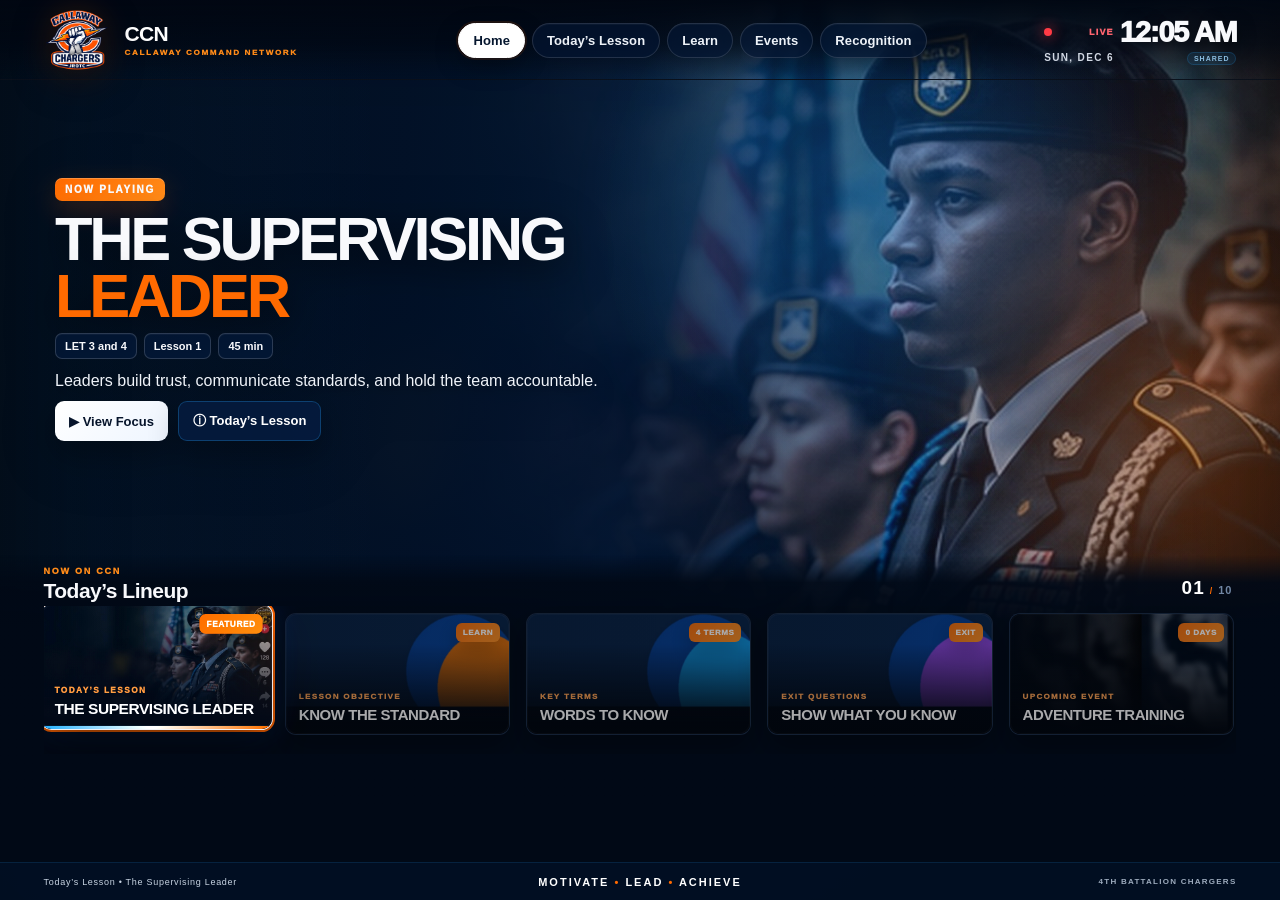
==== commit ea1e420f: "Add files via upload" ====
--- a/index.html
+++ b/index.html
@@ -1,110 +1,65 @@
 <!doctype html>
 <html lang="en">
 <head>
-  <meta charset="utf-8">
-  <meta name="viewport" content="width=device-width,initial-scale=1,viewport-fit=cover">
-  <meta name="theme-color" content="#020811">
-  <title>Callaway Command Network — Beyond Mode</title>
-  <link rel="stylesheet" href="styles.css">
+  <meta charset="utf-8" />
+  <meta name="viewport" content="width=device-width,initial-scale=1,viewport-fit=cover" />
+  <meta name="theme-color" content="#03152f" />
+  <title>Callaway Command Network — V17 Beyond</title>
+  <link rel="stylesheet" href="styles.css" />
 </head>
 <body>
-<main id="app" class="app" aria-live="polite">
-  <div class="energy-grid"></div>
-  <div class="energy-glow glow-blue"></div>
-  <div class="energy-glow glow-orange"></div>
-  <div class="spark-field"></div>
+  <main id="app" class="app" aria-live="polite">
+    <div id="heroBackground" class="hero-background"></div>
+    <div class="hero-scrim"></div>
+    <div class="beyond-aura aura-blue"></div>
+    <div class="beyond-aura aura-orange"></div>
+    <div class="screen-grain"></div>
 
-  <header class="topbar">
-    <div class="brand-lockup">
-      <img src="assets/ui/callaway-chargers-logo.png" class="brand-logo" alt="Callaway Chargers JROTC">
-      <div class="brand-copy">
-        <strong>CCN</strong>
-        <span>CALLAWAY COMMAND NETWORK</span>
-        <small>LEADERSHIP • DISCIPLINE • SERVICE • EXCELLENCE</small>
+    <header class="topbar">
+      <div class="brand-lockup">
+        <img class="brand" src="assets/ui/callaway-chargers-logo.png" alt="Callaway Chargers JROTC" />
+        <div class="brand-copy"><strong>CCN</strong><span>CALLAWAY COMMAND NETWORK</span></div>
       </div>
-    </div>
+      <nav class="top-nav" aria-label="CCN sections">
+        <button class="nav-pill active" data-filter="all">Home</button>
+        <button class="nav-pill" data-filter="lesson">Today’s Lesson</button>
+        <button class="nav-pill" data-filter="learn">Learn</button>
+        <button class="nav-pill" data-filter="events">Events</button>
+        <button class="nav-pill" data-filter="spotlight">Recognition</button>
+      </nav>
+      <div class="top-status" aria-label="Current time and date">
+        <span class="live-dot"></span><span class="live-label">LIVE</span>
+        <time id="clock">--:--</time>
+        <span id="date">---</span><span id="syncStatus" class="sync-status">SHARED</span>
+      </div>
+    </header>
 
-    <nav class="top-nav" aria-label="CCN sections">
-      <button class="nav-btn active" data-filter="all"><span class="nav-icon">⌂</span><b>HOME</b></button>
-      <button class="nav-btn" data-filter="lesson"><span class="nav-icon">▤</span><b>TODAY'S LESSON</b></button>
-      <button class="nav-btn" data-filter="learn"><span class="nav-icon">◆</span><b>LEARN</b></button>
-      <button class="nav-btn" data-filter="events"><span class="nav-icon">▦</span><b>EVENTS</b></button>
-      <button class="nav-btn" data-filter="spotlight"><span class="nav-icon">★</span><b>RECOGNITION</b></button>
-    </nav>
+    <section class="hero" id="hero">
+      <div class="hero-copy" id="heroCopy"></div>
+      <div class="hero-art-panel" id="heroArtPanel" aria-hidden="true"></div>
+    </section>
 
-    <div class="status-block">
-      <div class="status-line"><span class="live-dot"></span><span class="live-text">LIVE</span><time id="clock">--:--</time></div>
-      <div class="status-sub"><span id="date">---</span><span id="syncStatus">SHARED</span></div>
-    </div>
-  </header>
+    <section class="browse-zone" aria-label="CCN program lineup">
+      <div class="row-heading">
+        <div>
+          <span class="row-kicker">NOW ON CCN</span>
+          <h2 id="rowTitle">Today’s Lineup</h2>
+        </div>
+        <div class="feature-count" aria-label="Current feature"><span id="featureIndex">01</span><small>/</small><span id="featureTotal">01</span></div>
+      </div>
+      <div id="rail" class="rail" role="listbox" aria-label="Today’s content"></div>
+    </section>
 
-  <section class="hero-zone">
-    <article class="feature-card">
-      <div id="heroBackground" class="hero-bg"></div>
-      <div class="hero-overlay"></div>
-      <div class="hero-content" id="heroCopy"></div>
-    </article>
+    <footer class="footer-strip">
+      <span id="footerMessage">Callaway High School JROTC</span>
+      <strong>MOTIVATE <b>•</b> LEAD <b>•</b> ACHIEVE</strong>
+      <span class="footer-unit">4TH BATTALION CHARGERS</span>
+    </footer>
 
-    <aside class="event-card">
-      <div id="eventBackground" class="event-bg"></div>
-      <div class="event-overlay"></div>
-      <div class="event-content">
-        <div class="event-kicker">UPCOMING EVENT</div>
-        <div id="countdown" class="countdown"></div>
-        <h2 id="eventTitle">UPCOMING EVENT</h2>
-        <div class="event-meta" id="eventMeta"></div>
-        <button class="event-button" type="button">VIEW EVENT DETAILS <span>›</span></button>
-      </div>
-    </aside>
-  </section>
+    <div id="pausedBadge" class="paused-badge" hidden>PLAYBACK PAUSED</div>
+  </main>
 
-  <section class="values-strip" aria-label="Core values">
-    <div><span class="value-icon">◎</span><strong>FOCUS</strong><small>LOCK IN. STAY DISCIPLINED.</small></div>
-    <div><span class="value-icon">♢</span><strong>INTEGRITY</strong><small>DO WHAT'S RIGHT.</small></div>
-    <div><span class="value-icon">●●●</span><strong>TEAMWORK</strong><small>ONE TEAM. ONE STANDARD.</small></div>
-    <div><span class="value-icon">★</span><strong>EXCELLENCE</strong><small>NOT JUST GOOD. THE BEST.</small></div>
-  </section>
-
-  <section class="lineup-zone">
-    <div class="lineup-head">
-      <div><span>NOW ON CCN</span><h2 id="rowTitle">Today's Lineup</h2></div>
-      <div class="feature-count"><b id="featureIndex">01</b><small>/</small><span id="featureTotal">01</span></div>
-    </div>
-    <div id="rail" class="rail" role="listbox" aria-label="Today's content"></div>
-  </section>
-
-  <section class="utility-row">
-    <article class="daily-brief">
-      <div class="mic-icon">◉</div>
-      <div><span>DAILY BRIEF</span><strong id="briefTitle">STAY INFORMED.</strong></div>
-      <p id="briefText">Check today's updates and upcoming events.</p>
-      <span class="utility-arrow">›</span>
-    </article>
-
-    <div class="motto-panel">
-      <strong>MOTIVATE <em>★</em> LEAD <em>★</em> ACHIEVE</strong>
-      <small>CHARACTER TODAY. LEADER TOMORROW.</small>
-    </div>
-
-    <article class="quick-links">
-      <span>QUICK LINKS</span>
-      <div>
-        <button>DRILL TEAM</button><button>SABER TEAM</button><button>COLOR GUARD</button>
-        <button>JLAB</button><button>CADET CHALLENGE</button><button>MEDIA CENTER</button>
-      </div>
-    </article>
-  </section>
-
-  <footer class="ticker">
-    <strong>ANNOUNCEMENTS</strong>
-    <div class="ticker-track"><div id="tickerText" class="ticker-text"></div></div>
-    <span>LEADERSHIP IS ACTION, NOT POSITION.</span>
-  </footer>
-
-  <div id="pausedBadge" class="paused-badge" hidden>PLAYBACK PAUSED</div>
-</main>
-
-<script src="content.js"></script>
-<script src="app.js"></script>
+  <script src="content.js"></script>
+  <script src="app.js"></script>
 </body>
-</html>+</html>
--- a/styles.css
+++ b/styles.css
@@ -1,79 +1,225 @@
 :root{
-  --navy:#020811;--navy2:#06152b;--blue:#0a70ff;--blue2:#45b7ff;--orange:#ff6a00;--orange2:#ff9b21;
-  --white:#f7f9fc;--muted:#b9c8d9;--line:rgba(69,183,255,.35);--shadow:0 18px 48px rgba(0,0,0,.52);
-  --feature-seconds:11s;
-}
-*{box-sizing:border-box}html,body{margin:0;width:100%;height:100%;overflow:hidden;background:#01050a;color:var(--white);font-family:"Segoe UI",Arial,sans-serif}
-button{font:inherit}.app{position:relative;width:100vw;height:100vh;overflow:hidden;background:
-radial-gradient(circle at 65% 8%,rgba(10,112,255,.16),transparent 28%),
-linear-gradient(160deg,#020712 0%,#041126 45%,#01050a 100%);isolation:isolate}
-.energy-grid{position:absolute;inset:0;z-index:-5;opacity:.18;background-image:
-linear-gradient(rgba(69,183,255,.08) 1px,transparent 1px),
-linear-gradient(90deg,rgba(69,183,255,.08) 1px,transparent 1px);background-size:44px 44px;mask-image:linear-gradient(to bottom,#000,transparent 78%)}
-.energy-glow{position:absolute;z-index:-4;width:42vw;height:42vw;border-radius:50%;filter:blur(90px);opacity:.22;animation:pulse 8s ease-in-out infinite alternate}
-.glow-blue{right:20vw;top:-18vw;background:#006eff}.glow-orange{left:-18vw;bottom:-24vw;background:#ff6200;animation-delay:-3s}
-.spark-field{position:absolute;inset:0;z-index:-3;pointer-events:none;background:
-radial-gradient(circle at 8% 28%,#ff7817 0 2px,transparent 3px),
-radial-gradient(circle at 21% 19%,#168fff 0 2px,transparent 3px),
-radial-gradient(circle at 88% 38%,#ff7817 0 2px,transparent 3px),
-radial-gradient(circle at 76% 72%,#168fff 0 2px,transparent 3px);opacity:.72;animation:sparkDrift 12s linear infinite}
-@keyframes pulse{to{transform:scale(1.12);opacity:.33}}@keyframes sparkDrift{50%{transform:translate3d(12px,-8px,0)}}
-
-.topbar{height:13vh;min-height:88px;padding:1.5vh 2.1vw;display:grid;grid-template-columns:31% 48% 21%;align-items:center;border-bottom:1px solid rgba(69,183,255,.24);background:linear-gradient(180deg,rgba(0,4,10,.96),rgba(2,8,18,.84));box-shadow:0 10px 35px rgba(0,0,0,.35);position:relative;z-index:30}
-.brand-lockup{display:flex;align-items:center;gap:1.1vw;min-width:0}.brand-logo{width:7.6vw;max-width:116px;min-width:78px;filter:drop-shadow(0 0 12px rgba(255,106,0,.28))}
-.brand-copy{display:grid;line-height:1}.brand-copy strong{font-family:Impact,"Arial Black",sans-serif;font-size:clamp(38px,4.3vw,72px);letter-spacing:2px;background:linear-gradient(#fff,#8f9aaa);-webkit-background-clip:text;color:transparent;text-shadow:0 8px 22px rgba(0,0,0,.45)}
-.brand-copy span{font-size:clamp(10px,.92vw,16px);font-weight:950;color:var(--orange2);letter-spacing:1.2px}.brand-copy small{margin-top:6px;font-size:clamp(7px,.56vw,10px);letter-spacing:1.05px;color:#d5deea}
-.top-nav{display:flex;height:66%;align-self:end;justify-self:center;align-items:stretch;border:1px solid rgba(69,183,255,.36);clip-path:polygon(4% 0,100% 0,96% 100%,0 100%);background:rgba(3,13,28,.82);box-shadow:0 0 24px rgba(0,112,255,.12)}
-.nav-btn{min-width:8.2vw;border:0;border-right:1px solid rgba(69,183,255,.22);background:transparent;color:#e8eff8;padding:.5vh .75vw;display:grid;place-items:center;gap:1px;cursor:pointer;transition:.2s}
-.nav-btn:last-child{border-right:0}.nav-btn .nav-icon{font-size:clamp(19px,1.7vw,32px);color:#fff}.nav-btn b{font-size:clamp(8px,.72vw,12px);letter-spacing:.3px}
-.nav-btn:hover,.nav-btn.active{background:linear-gradient(180deg,rgba(255,106,0,.24),rgba(255,106,0,.06));box-shadow:inset 0 -3px 0 var(--orange),0 0 26px rgba(255,106,0,.17)}.nav-btn.active .nav-icon{color:var(--orange2)}
-.status-block{justify-self:end;text-align:right}.status-line{display:flex;justify-content:flex-end;align-items:center;gap:8px}.live-dot{width:10px;height:10px;border-radius:50%;background:#ff3f38;box-shadow:0 0 13px #ff3f38}.live-text{font-size:11px;color:#ff6c63;font-weight:950;letter-spacing:1.2px}
-.status-line time{font-family:Impact,"Arial Black",sans-serif;font-size:clamp(34px,3.25vw,56px);letter-spacing:1px}.status-sub{display:flex;justify-content:flex-end;gap:9px;font-size:clamp(8px,.72vw,12px);font-weight:850;letter-spacing:1.2px;color:#cad4e2;margin-top:2px}.status-sub span:last-child{padding:2px 7px;border:1px solid rgba(69,183,255,.28);border-radius:8px;color:#69c5ff}
-
-.hero-zone{height:43vh;display:grid;grid-template-columns:56% 44%;gap:1.1vw;padding:1.2vh 2.1vw 1vh}
-.feature-card,.event-card{position:relative;overflow:hidden;border:1px solid rgba(69,183,255,.34);box-shadow:var(--shadow);background:#05101f}
-.feature-card{clip-path:polygon(0 0,97% 0,100% 8%,100% 100%,3% 100%,0 92%)}
-.feature-card::after{content:"";position:absolute;inset:0;border:2px solid transparent;border-image:linear-gradient(110deg,var(--orange),transparent 25%,transparent 72%,var(--blue)) 1;pointer-events:none}
-.hero-bg,.event-bg{position:absolute;inset:0;background-size:cover;background-position:center;transition:background-image .45s ease,transform 11s linear;transform:scale(1.02)}.hero-bg.animate,.event-bg.animate{transform:scale(1.075)}
-.hero-overlay{position:absolute;inset:0;background:
-linear-gradient(90deg,rgba(0,4,10,.97) 0%,rgba(2,10,21,.9) 39%,rgba(3,11,21,.18) 75%,rgba(3,9,16,.12)),
-linear-gradient(0deg,rgba(2,7,13,.65),transparent 48%)}
-.hero-content{position:absolute;left:3vw;top:8%;bottom:8%;width:67%;display:flex;flex-direction:column;justify-content:center;z-index:3}.hero-content.fade{opacity:0;transform:translateY(8px)}
-.callout{align-self:flex-start;background:linear-gradient(90deg,var(--orange),#ff8c20);padding:.55vh 1vw;font-size:clamp(9px,.75vw,13px);font-weight:950;letter-spacing:1.2px;transform:skew(-10deg);box-shadow:0 0 22px rgba(255,106,0,.28)}
-.hero-content h1{font-family:Impact,"Arial Black",sans-serif;text-transform:uppercase;margin:1.1vh 0 .8vh;line-height:.88;letter-spacing:-1px;text-shadow:0 4px 0 rgba(0,0,0,.55),0 0 22px rgba(0,0,0,.35)}.hero-content h1 .accent{color:var(--orange)}
-.title-short{font-size:clamp(54px,5.9vw,100px)}.title-medium{font-size:clamp(46px,5.1vw,86px)}.title-long{font-size:clamp(38px,4.25vw,72px)}.title-xlong{font-size:clamp(31px,3.55vw,61px)}.title-xxlong{font-size:clamp(27px,3.05vw,52px)}
-.synopsis{max-width:92%;font-size:clamp(14px,1.18vw,21px);line-height:1.28;margin:.4vh 0 1vh;color:#f0f4f8;text-shadow:0 2px 12px #000}.meta{display:flex;gap:.55vw;flex-wrap:wrap}.meta span{font-size:clamp(8px,.68vw,11px);padding:.42vh .6vw;border:1px solid rgba(69,183,255,.42);background:rgba(2,14,31,.72);font-weight:850}.context-note{font-size:clamp(9px,.78vw,13px);font-weight:850;color:#ffc47f;margin-top:.8vh;letter-spacing:.4px}
-
-.event-card{clip-path:polygon(5% 0,100% 0,100% 92%,95% 100%,0 100%,0 8%);border-color:rgba(255,106,0,.58)}
-.event-bg{background-position:center}.event-overlay{position:absolute;inset:0;background:linear-gradient(90deg,rgba(2,8,16,.97) 0%,rgba(2,8,16,.83) 48%,rgba(2,8,16,.12) 76%),linear-gradient(0deg,rgba(0,0,0,.5),transparent)}
-.event-content{position:absolute;inset:6% 6% 7% 8%;z-index:2}.event-kicker{color:var(--orange2);font-weight:950;letter-spacing:1.2px;font-size:clamp(10px,.96vw,16px)}
-.countdown{display:flex;gap:.6vw;margin:1.8vh 0 1.2vh}.count-box{width:5.2vw;min-width:60px;background:linear-gradient(180deg,rgba(3,19,41,.96),rgba(2,9,20,.92));border:1px solid rgba(69,183,255,.42);box-shadow:0 0 16px rgba(10,112,255,.18);padding:.8vh .35vw;text-align:center}
-.count-box b{display:block;font-family:Impact,"Arial Black",sans-serif;color:#7dcfff;font-size:clamp(28px,3vw,48px);line-height:1;text-shadow:0 0 14px rgba(69,183,255,.4)}.count-box small{font-size:clamp(7px,.58vw,10px);color:#8ac8f1;font-weight:850}
-.event-content h2{font-family:Impact,"Arial Black",sans-serif;font-size:clamp(30px,3.05vw,52px);margin:.7vh 0;text-transform:uppercase;line-height:.98}.event-meta{display:grid;gap:.7vh;font-size:clamp(11px,.9vw,15px);font-weight:800;color:#e6edf6}.event-meta div::before{color:var(--orange);margin-right:8px}.event-button{margin-top:1.5vh;border:1px solid var(--orange);color:#ffc17a;background:rgba(20,10,2,.68);padding:.8vh 1.4vw;font-weight:950;letter-spacing:.5px;box-shadow:0 0 18px rgba(255,106,0,.18)}
-
-.values-strip{height:7.2vh;min-height:54px;margin:0 2.1vw;display:grid;grid-template-columns:repeat(4,1fr);border:1px solid rgba(69,183,255,.5);background:linear-gradient(90deg,rgba(3,19,42,.95),rgba(6,35,70,.92),rgba(2,15,34,.95));clip-path:polygon(1.1% 0,98.9% 0,100% 50%,98.9% 100%,1.1% 100%,0 50%);box-shadow:0 0 24px rgba(10,112,255,.14)}
-.values-strip>div{display:grid;grid-template-columns:auto auto;grid-template-rows:1fr 1fr;column-gap:.65vw;align-items:end;padding:.8vh 1.6vw;border-right:1px solid rgba(69,183,255,.18)}.values-strip>div:last-child{border-right:0}.value-icon{grid-row:1/3;font-size:clamp(19px,1.8vw,31px);color:#67bfff;align-self:center}.values-strip strong{font-size:clamp(11px,.94vw,16px);font-style:italic;letter-spacing:.5px}.values-strip small{font-size:clamp(7px,.58vw,10px);color:#bdcad9;font-weight:750;align-self:start}
-
-.lineup-zone{height:21.5vh;padding:.6vh 2.1vw 0}.lineup-head{height:4vh;display:flex;align-items:end;justify-content:space-between}.lineup-head span{color:var(--orange2);font-size:clamp(8px,.67vw,11px);font-weight:950;letter-spacing:1.1px}.lineup-head h2{font-size:clamp(18px,1.5vw,26px);margin:0}.feature-count{font-size:clamp(15px,1.3vw,22px);font-weight:900}.feature-count b{color:#fff}.feature-count small{color:var(--orange);margin:0 4px}.feature-count span{color:#7890a8}
-.rail{height:16.4vh;display:flex;gap:.9vw;overflow-x:auto;overflow-y:hidden;padding:.65vh .15vw 1vh;scrollbar-width:none;scroll-behavior:smooth}.rail::-webkit-scrollbar{display:none}
-.card{position:relative;flex:0 0 18.1vw;height:14.5vh;min-width:240px;overflow:hidden;border:1px solid rgba(69,183,255,.28);background:#07162b;box-shadow:0 10px 30px rgba(0,0,0,.38);transition:.25s;cursor:pointer;clip-path:polygon(0 0,96% 0,100% 9%,100% 100%,4% 100%,0 91%)}
-.card.active{transform:translateY(-4px) scale(1.025);border-color:var(--orange);box-shadow:0 0 0 2px rgba(255,106,0,.28),0 0 25px rgba(255,106,0,.26),0 15px 38px rgba(0,0,0,.46)}
-.card img{position:absolute;inset:0;width:100%;height:100%;object-fit:cover;filter:brightness(.68) saturate(.96)}.card::after{content:"";position:absolute;inset:0;background:linear-gradient(0deg,rgba(2,8,18,.98),rgba(2,8,18,.08) 72%),linear-gradient(90deg,rgba(2,8,18,.55),transparent)}
-.card-copy{position:absolute;z-index:2;left:1vw;right:.8vw;bottom:1vh}.tag{font-size:clamp(7px,.56vw,9px);font-weight:950;letter-spacing:1px;color:var(--orange2)}.card h3{font-family:Impact,"Arial Black",sans-serif;text-transform:uppercase;margin:.25vh 0 0;font-size:clamp(15px,1.25vw,22px);line-height:.96}.card h3.card-title-long{font-size:clamp(13px,1.05vw,18px)}.card h3.card-title-xlong{font-size:clamp(11px,.9vw,16px)}
-.card-badge{position:absolute;z-index:3;top:.65vh;right:.55vw;padding:.38vh .55vw;background:linear-gradient(90deg,#e65300,#ff8427);font-size:clamp(7px,.53vw,9px);font-weight:950;border-radius:5px}.card-progress{position:absolute;z-index:5;left:0;bottom:0;height:3px;background:linear-gradient(90deg,var(--orange),#ffb43b);width:0}.card.active .card-progress{animation:progress var(--feature-seconds) linear forwards}@keyframes progress{to{width:100%}}
-
-.utility-row{height:9.1vh;display:grid;grid-template-columns:29% 39% 32%;padding:.55vh 1.2vw;gap:.8vw}.daily-brief,.quick-links,.motto-panel{border:1px solid rgba(69,183,255,.28);background:linear-gradient(120deg,rgba(3,18,39,.96),rgba(4,31,61,.72));box-shadow:0 10px 28px rgba(0,0,0,.3)}
-.daily-brief{display:grid;grid-template-columns:auto auto 1fr auto;align-items:center;gap:.8vw;padding:.7vh 1vw;clip-path:polygon(0 0,95% 0,100% 50%,95% 100%,0 100%)}.mic-icon{font-size:clamp(25px,2.3vw,38px);color:#72caff;text-shadow:0 0 15px #0b8fff}.daily-brief span,.quick-links>span{font-size:clamp(8px,.63vw,10px);font-weight:950;color:var(--orange2);letter-spacing:.8px}.daily-brief strong{display:block;font-size:clamp(11px,.95vw,16px)}.daily-brief p{font-size:clamp(8px,.68vw,12px);line-height:1.2;color:#d0dae6}.utility-arrow{font-size:clamp(30px,2.4vw,42px);color:#fff}
-.motto-panel{display:grid;place-items:center;text-align:center;border-color:rgba(255,106,0,.26);background:radial-gradient(circle at 50% 50%,rgba(9,79,151,.32),rgba(2,10,23,.94) 65%)}.motto-panel strong{font-family:Impact,"Arial Black",sans-serif;font-style:italic;font-size:clamp(19px,2vw,34px);letter-spacing:1.2px}.motto-panel em{color:var(--orange);font-style:normal}.motto-panel small{font-size:clamp(8px,.7vw,12px);font-weight:850;letter-spacing:.9px}
-.quick-links{padding:.7vh .9vw;clip-path:polygon(3% 0,100% 0,100% 100%,3% 100%,0 50%)}.quick-links>span{display:block;margin-bottom:.5vh}.quick-links>div{display:grid;grid-template-columns:repeat(6,1fr);gap:.25vw}.quick-links button{border:0;border-right:1px solid rgba(255,255,255,.12);background:transparent;color:#e8eef7;font-size:clamp(6px,.48vw,8px);padding:.35vh .15vw;cursor:pointer}.quick-links button:hover{color:var(--orange2)}
-
-.ticker{position:absolute;left:0;right:0;bottom:0;height:5vh;min-height:38px;display:grid;grid-template-columns:15% 1fr 25%;align-items:center;border-top:1px solid rgba(255,106,0,.5);background:rgba(1,5,10,.96);z-index:40;padding:0 1.8vw;gap:1vw}.ticker>strong{color:var(--orange2);font-size:clamp(10px,.82vw,14px)}.ticker>span{justify-self:end;font-size:clamp(8px,.65vw,11px);font-weight:850;color:#79c8ff}.ticker-track{overflow:hidden;white-space:nowrap}.ticker-text{display:inline-block;min-width:100%;animation:ticker 28s linear infinite;font-size:clamp(9px,.75vw,13px);font-weight:750}.ticker-text b{color:#4bacff;margin:0 .85vw}@keyframes ticker{from{transform:translateX(0)}to{transform:translateX(-45%)}}
-.paused-badge{position:absolute;z-index:100;left:50%;top:50%;transform:translate(-50%,-50%);padding:15px 25px;border:1px solid var(--orange);background:rgba(0,6,14,.96);box-shadow:0 0 32px rgba(255,106,0,.2);font-weight:950;letter-spacing:2px}
-
-.term-grid,.exit-grid{display:grid;grid-template-columns:repeat(2,minmax(0,1fr));gap:.8vw;margin-top:1vh;width:115%}.term-tile,.exit-tile{background:linear-gradient(120deg,rgba(4,22,47,.93),rgba(5,45,89,.68));border:1px solid rgba(69,183,255,.34);padding:1vh 1vw;display:flex;gap:.8vw;align-items:center}.term-number,.exit-number{font-family:Impact,"Arial Black",sans-serif;color:var(--orange);font-size:clamp(24px,2.3vw,39px)}.term-tile h3{margin:0;font-size:clamp(18px,1.6vw,28px);text-transform:uppercase}.term-tile p,.exit-tile p{margin:.3vh 0 0;font-size:clamp(11px,.88vw,15px);line-height:1.2}.terms-title,.exit-title{font-size:clamp(36px,3.7vw,64px)!important}
-.portrait-panel{position:absolute;z-index:8;right:1.5vw;bottom:1.2vh;width:14vw;min-width:180px;background:linear-gradient(160deg,rgba(2,15,33,.95),rgba(8,65,120,.7));border:1px solid rgba(69,183,255,.45);padding:.55vw;box-shadow:0 0 24px rgba(10,112,255,.22)}.portrait-panel img{width:100%;height:25vh;object-fit:cover;object-position:center top}.portrait-caption strong{display:block;color:var(--orange2);font-size:9px;letter-spacing:1px;margin-top:.4vh}.portrait-caption span{font-family:Impact,"Arial Black",sans-serif;font-size:clamp(16px,1.35vw,22px)}
-
+  --navy:#04152f;--navy-deep:#020b19;--blue:#0759b8;--blue-bright:#24a0ff;
+  --orange:#ff7100;--white:#f8f9fc;--footer-h:46px;--topbar-h:92px;
+  --rail-top:64vh;--rail-gap:14px;
+  --card-w:clamp(220px,calc((100vw - 8vw - 5 * var(--rail-gap))/6),286px);
+  --card-h:calc(var(--card-w) * .5625)
+}
+*{box-sizing:border-box}html,body{margin:0;width:100%;height:100%;overflow:hidden;background:var(--navy-deep);color:var(--white);font-family:"Segoe UI",Arial,sans-serif}button{font:inherit}
+.app{position:relative;width:100vw;height:100vh;min-height:720px;background:linear-gradient(145deg,var(--navy),var(--navy-deep) 72%);isolation:isolate;overflow:hidden}
+.hero-background{position:absolute;inset:0;background-size:cover;background-position:center;transition:background-image .48s ease,opacity .35s ease,transform 11s ease;transform:scale(1.012);filter:brightness(1.10) saturate(1.08) contrast(1.02);z-index:-5}.hero-background.animate{transform:scale(1.055)}
+.hero-scrim{position:absolute;inset:0;z-index:-4;background:linear-gradient(90deg,rgba(2,10,25,.985) 0%,rgba(3,17,40,.92) 27%,rgba(3,14,33,.38) 53%,rgba(2,9,22,.13) 78%,rgba(2,9,22,.18) 100%),linear-gradient(0deg,#020b19 0%,rgba(2,11,25,.88) 7%,rgba(2,11,25,.05) 38%,rgba(2,11,25,.15) 100%)}
+.hero-scrim::after{content:"";position:absolute;inset:0;background:radial-gradient(circle at 75% 25%,rgba(36,160,255,.11),transparent 28%),radial-gradient(circle at 88% 44%,rgba(255,113,0,.11),transparent 24%)}
+.topbar{height:var(--topbar-h);padding:10px 4vw 8px;display:grid;grid-template-columns:130px 1fr 230px;align-items:center;gap:20px;position:relative;z-index:20;background:linear-gradient(180deg,rgba(1,8,20,.96),rgba(1,8,20,.38),transparent)}
+.brand{width:96px;height:84px;display:block;object-fit:contain;object-position:left center;filter:drop-shadow(0 8px 18px rgba(0,0,0,.35))}.top-nav{display:flex;justify-content:center;gap:9px;align-items:center}.nav-pill{border:1px solid rgba(255,255,255,.15);background:rgba(7,20,46,.58);color:#edf2f8;padding:10px 16px;border-radius:999px;font-weight:850;font-size:14px;letter-spacing:.1px;backdrop-filter:blur(14px);transition:background .2s,color .2s,border-color .2s,transform .2s}.nav-pill:hover{transform:translateY(-1px);background:rgba(14,45,91,.76)}.nav-pill.active,.nav-pill:focus-visible{background:#f8f9fb;color:#07152e;border-color:#fff;outline:none;box-shadow:0 8px 24px rgba(0,0,0,.25)}
+.top-status{justify-self:end;text-align:right;display:grid;grid-template-columns:auto auto;grid-template-areas:"dot time" "date date";column-gap:8px;align-items:center}.live-dot{grid-area:dot;width:9px;height:9px;border-radius:50%;background:#ff3b45;box-shadow:0 0 14px #ff3b45}.top-status time{grid-area:time;font-weight:950;font-size:30px;letter-spacing:-1.3px;white-space:nowrap}.top-status #date{grid-area:date;color:#d2d9e4;font-size:11px;letter-spacing:1.55px;font-weight:850;margin-top:1px}
+.hero{position:absolute;left:0;right:0;top:var(--topbar-h);height:calc(var(--rail-top) - var(--topbar-h));z-index:4;display:flex;align-items:center;padding:16px 5.15vw 30px}.hero-copy{width:min(46vw,755px);max-height:100%;transition:opacity .25s ease,transform .31s ease}.hero-copy.out{opacity:0;transform:translateY(10px)}
+.callout{display:inline-flex;padding:7px 12px;border-radius:8px;background:rgba(255,113,0,.97);font-size:11px;font-weight:950;letter-spacing:1.55px;text-transform:uppercase;box-shadow:0 10px 28px rgba(255,113,0,.17)}
+.hero h1{font-family:"Arial Black",Impact,sans-serif;font-size:clamp(50px,5vw,86px);line-height:.91;letter-spacing:-3.8px;text-transform:uppercase;margin:16px 0 13px;max-width:755px;text-wrap:balance;text-shadow:0 7px 26px rgba(0,0,0,.5)}.hero h1 .accent{color:var(--orange)}
+.meta{display:flex;gap:8px;flex-wrap:wrap;margin:0 0 13px}.meta span{font-size:12px;font-weight:850;padding:6px 10px;border-radius:6px;background:rgba(2,12,29,.66);border:1px solid rgba(255,255,255,.2);backdrop-filter:blur(9px)}
+.synopsis{font-size:clamp(17px,1.28vw,22px);line-height:1.32;color:#f0f4fa;max-width:690px;margin:0 0 15px;text-shadow:0 2px 14px rgba(0,0,0,.58)}.hero-actions{display:flex;gap:10px}.hero-button{display:inline-flex;align-items:center;gap:9px;border:0;border-radius:8px;padding:10px 15px;font-weight:900;font-size:14px;background:#fff;color:#06142b;box-shadow:0 9px 22px rgba(0,0,0,.24)}.hero-button.secondary{background:rgba(8,27,60,.8);color:#fff;border:1px solid rgba(255,255,255,.24);backdrop-filter:blur(12px)}
+.context-note{font-size:12px;color:#d7e0ec;margin-top:11px;font-weight:750;max-width:650px;white-space:nowrap;overflow:hidden;text-overflow:ellipsis}.hero-art-panel{position:absolute;right:5vw;bottom:34px;width:330px;min-height:104px;border-radius:15px;background:linear-gradient(145deg,rgba(5,24,57,.9),rgba(0,87,184,.42));border:1px solid rgba(255,255,255,.18);box-shadow:0 24px 65px rgba(0,0,0,.28);backdrop-filter:blur(15px);padding:16px 18px;opacity:0;transform:translateY(10px);transition:.32s}.hero-art-panel.visible{opacity:1;transform:none}.hero-art-panel strong{display:block;font-size:13px;text-transform:uppercase;letter-spacing:1px;margin-bottom:6px}.hero-art-panel span{color:#dce5f1;font-size:12px;line-height:1.35}
+.browse-zone{position:absolute;left:0;right:0;top:var(--rail-top);bottom:calc(var(--footer-h) + 8px);z-index:10;padding:8px 4vw 0;background:linear-gradient(0deg,#020b19 0%,rgba(2,11,25,.995) 75%,rgba(2,11,25,.84) 90%,transparent)}.row-heading{height:45px;display:flex;align-items:end;justify-content:space-between;margin-bottom:5px}.row-kicker{color:var(--orange);font-weight:950;font-size:10px;letter-spacing:1.9px}.row-heading h2{margin:2px 0 0;font-size:24px;letter-spacing:-.4px}
+.rail{height:calc(var(--card-h) + 33px);display:flex;gap:var(--rail-gap);align-items:flex-start;overflow-x:auto;overflow-y:hidden;padding:9px 0 14px;scroll-behavior:smooth;scroll-padding-inline:0;scrollbar-width:none;overscroll-behavior-x:contain}.rail::-webkit-scrollbar{display:none}.card{position:relative;flex:0 0 var(--card-w);height:var(--card-h);border-radius:11px;overflow:hidden;background:#0a244f;border:2px solid transparent;box-shadow:0 9px 25px rgba(0,0,0,.32);transition:transform .28s ease,border-color .24s ease,box-shadow .24s ease,filter .24s ease;cursor:pointer;transform-origin:center bottom;filter:brightness(.78) saturate(.9)}.card.active{z-index:2;transform:translateY(-4px) scale(1.025);border-color:#fff;box-shadow:0 15px 34px rgba(0,0,0,.47),0 0 0 2px rgba(255,113,0,.95);filter:brightness(1.05) saturate(1.04)}.card img{position:absolute;inset:0;width:100%;height:100%;object-fit:cover;transition:transform 8s ease}.card.active img{transform:scale(1.03)}.card::after{content:"";position:absolute;inset:0;background:linear-gradient(0deg,rgba(1,8,20,.96),rgba(1,8,20,.02) 73%),linear-gradient(90deg,rgba(3,15,36,.18),transparent)}.card-copy{position:absolute;z-index:2;left:14px;right:14px;bottom:11px}.card .tag{font-size:9px;color:#ff9b3c;font-weight:950;letter-spacing:1.25px;text-transform:uppercase}.card h3{margin:4px 0 0;font-size:clamp(16px,1.12vw,21px);line-height:1.02;text-transform:uppercase;font-family:"Arial Black",Impact,sans-serif;letter-spacing:-.55px;text-wrap:balance}.card p{display:none}.card-badge{position:absolute;z-index:3;top:10px;right:10px;font-size:9px;font-weight:950;background:rgba(255,113,0,.98);padding:5px 7px;border-radius:6px;letter-spacing:.55px}
+.footer-strip{height:var(--footer-h);position:absolute;left:0;right:0;bottom:8px;z-index:20;display:grid;grid-template-columns:1fr auto 1fr;align-items:center;padding:0 4vw;background:#031127;border-top:1px solid rgba(255,255,255,.1);font-size:10px;letter-spacing:.72px;color:#c8d4e3}.footer-strip strong{color:#fff;font-size:13px;letter-spacing:1.8px}.footer-strip strong b{color:var(--orange)}.footer-unit{justify-self:end;color:#9eacbe;font-size:9px;font-weight:850;letter-spacing:1.25px}.paused-badge{position:absolute;z-index:100;top:50%;left:50%;transform:translate(-50%,-50%);background:rgba(3,16,38,.94);border:2px solid var(--orange);padding:16px 27px;border-radius:12px;font-weight:900;letter-spacing:2px;box-shadow:0 20px 70px rgba(0,0,0,.55)}
+.app[data-item="lesson"] .hero-background{background-size:cover;background-position:center}.app[data-item="spotlight"] .hero-background{background-position:68% 32%}.app[data-item="spotlight"] .hero-scrim{background:linear-gradient(90deg,rgba(2,10,25,.99) 0%,rgba(3,17,40,.92) 31%,rgba(3,14,33,.18) 61%,rgba(2,9,22,.11) 100%),linear-gradient(0deg,#020b19 0%,rgba(2,11,25,.84) 8%,transparent 38%)}.app[data-item="spotlight"] .hero-copy{width:min(43vw,690px)}.app[data-item="spotlight"] .hero h1{font-size:clamp(46px,4.45vw,73px);line-height:.92;max-width:640px;letter-spacing:-3px}.app[data-item="spotlight"] .hero h1 .name-main,.app[data-item="spotlight"] .hero h1 .name-last{display:block}.app[data-item="spotlight"] .synopsis{font-size:clamp(17px,1.2vw,21px)}.app[data-item="spotlight"] .hero-art-panel{display:block}
+@media(max-width:1700px){:root{--card-w:calc((100vw - 6vw - 4 * var(--rail-gap))/5)} }
+@media(max-width:1450px){:root{--rail-top:64.2vh;--topbar-h:86px;--card-w:calc((100vw - 6vw - 4 * var(--rail-gap))/5)}.topbar{grid-template-columns:108px 1fr 205px;padding-left:3vw;padding-right:3vw}.brand{width:82px;height:74px}.nav-pill{padding:9px 12px;font-size:13px}.top-status time{font-size:27px}.hero{padding-left:4.4vw;padding-right:4.4vw}.hero h1{font-size:clamp(46px,4.9vw,72px);max-width:650px}.hero-copy{width:min(48vw,650px)}.browse-zone{padding-left:3vw;padding-right:3vw}.footer-strip{padding-left:3vw;padding-right:3vw}.card-copy{left:12px;right:12px;bottom:10px}}
+@media(max-height:940px){:root{--topbar-h:84px;--rail-top:64.6vh;--footer-h:42px}.topbar{padding-top:10px}.brand{max-height:74px}.hero{padding-top:8px;padding-bottom:20px}.hero h1{font-size:clamp(45px,4.7vw,70px);margin:12px 0 10px}.synopsis{font-size:clamp(16px,1.18vw,20px);margin-bottom:12px}.hero-button{padding:9px 13px;font-size:13px}.context-note{display:none}.row-heading{height:46px}.row-heading h2{font-size:22px}.footer-strip{font-size:9px}.footer-strip strong{font-size:12px}}
+@media(max-height:800px){:root{--rail-top:63.5vh;--footer-h:40px}.nav-pill{padding:8px 11px}.hero-actions{display:none}.meta{margin-bottom:9px}.row-heading{height:41px;margin-bottom:1px}.card-badge{font-size:8px;padding:4px 6px}.footer-unit{display:none}}
+
+
+/* Large-format vocabulary feature for a mounted 55-inch TV */
+.app[data-item="terms"] .hero{align-items:flex-start;padding-top:18px}
+.app[data-item="terms"] .hero-copy{width:min(62vw,980px);max-width:980px}
+.app[data-item="terms"] .hero-scrim{background:linear-gradient(90deg,rgba(2,10,25,.99) 0%,rgba(3,17,40,.95) 42%,rgba(3,14,33,.56) 68%,rgba(2,9,22,.22) 100%),linear-gradient(0deg,#020b19 0%,rgba(2,11,25,.9) 8%,rgba(2,11,25,.08) 42%,rgba(2,11,25,.18) 100%)}
+.app[data-item="terms"] .terms-title{font-size:clamp(42px,4vw,66px);line-height:.94;margin:11px 0 14px;letter-spacing:-2.8px}
+.term-grid{display:grid;grid-template-columns:repeat(2,minmax(0,1fr));gap:11px 13px;width:min(62vw,970px)}
+.term-tile{min-height:102px;display:grid;grid-template-columns:50px 1fr;gap:12px;align-items:start;padding:13px 15px;border:1px solid rgba(255,255,255,.19);border-left:4px solid var(--orange);border-radius:11px;background:linear-gradient(135deg,rgba(5,27,65,.9),rgba(3,18,43,.76));box-shadow:0 12px 30px rgba(0,0,0,.24);backdrop-filter:blur(11px)}
+.term-number{display:grid;place-items:center;width:42px;height:42px;border-radius:9px;background:var(--orange);color:#fff;font-family:"Arial Black",Impact,sans-serif;font-size:18px;line-height:1}
+.term-tile h3{margin:0 0 4px;color:#fff;font-family:"Arial Black",Impact,sans-serif;font-size:clamp(20px,1.65vw,29px);line-height:1;text-transform:uppercase;letter-spacing:-.8px}
+.term-tile p{margin:0;color:#e5edf8;font-size:clamp(14px,1.08vw,18px);line-height:1.28;font-weight:600}
+.app[data-item="terms"] .card.active h3{font-size:clamp(18px,1.25vw,23px)}
+@media(max-width:1450px){.app[data-item="terms"] .hero-copy{width:min(67vw,900px)}.term-grid{width:min(67vw,890px);gap:9px 11px}.term-tile{min-height:92px;padding:11px 13px;grid-template-columns:44px 1fr}.term-number{width:38px;height:38px;font-size:16px}.term-tile h3{font-size:clamp(18px,1.6vw,24px)}.term-tile p{font-size:clamp(13px,1.02vw,16px)}}
+@media(max-height:800px){.app[data-item="terms"] .hero{padding-top:8px}.app[data-item="terms"] .terms-title{font-size:clamp(36px,3.55vw,54px);margin:7px 0 9px}.term-grid{gap:7px 9px}.term-tile{min-height:78px;padding:9px 11px}.term-tile h3{margin-bottom:2px;font-size:clamp(17px,1.45vw,22px)}.term-tile p{font-size:clamp(12px,.95vw,15px);line-height:1.2}}
+
+/* v8 cleanup: text-free imagery, edge-safe rail, and TV-safe footer */
+.app[data-item="uniform"] .hero-background,.app[data-item="drill"] .hero-background,.app[data-item="promotion"] .hero-background,.app[data-item="operation"] .hero-background,.app[data-item="service"] .hero-background{background-position:center}
+.rail{scroll-snap-type:x mandatory}
+.card{scroll-snap-align:start}
+:fullscreen .footer-strip{bottom:0}
+:fullscreen .browse-zone{bottom:var(--footer-h)}
+@media(max-width:1100px){.top-nav{gap:5px}.nav-pill{padding:8px 10px;font-size:12px}.top-status time{font-size:24px}}
+
+/* v10: large exit-question feature */
+.app[data-item="exit"] .hero{align-items:flex-start;padding-top:16px}
+.app[data-item="exit"] .hero-copy{width:min(70vw,1120px);max-width:1120px}
+.app[data-item="exit"] .hero-scrim{background:linear-gradient(90deg,rgba(2,10,25,.99) 0%,rgba(3,17,40,.96) 48%,rgba(3,14,33,.58) 74%,rgba(2,9,22,.25) 100%),linear-gradient(0deg,#020b19 0%,rgba(2,11,25,.9) 8%,rgba(2,11,25,.08) 43%,rgba(2,11,25,.18) 100%)}
+.app[data-item="exit"] .exit-title{font-size:clamp(38px,3.55vw,58px);line-height:.94;margin:10px 0 13px;letter-spacing:-2.2px}
+.exit-grid{display:grid;grid-template-columns:repeat(2,minmax(0,1fr));gap:12px;width:min(70vw,1110px)}
+.exit-tile{min-height:92px;display:grid;grid-template-columns:52px 1fr;gap:13px;align-items:center;padding:14px 16px;border:1px solid rgba(255,255,255,.19);border-left:4px solid var(--orange);border-radius:12px;background:linear-gradient(135deg,rgba(5,27,65,.92),rgba(3,18,43,.79));box-shadow:0 12px 30px rgba(0,0,0,.24);backdrop-filter:blur(11px)}
+.exit-number{display:grid;place-items:center;width:44px;height:44px;border-radius:50%;background:var(--orange);color:#fff;font-family:"Arial Black",Impact,sans-serif;font-size:21px}
+.exit-tile p{margin:0;color:#fff;font-size:clamp(18px,1.42vw,25px);line-height:1.18;font-weight:760;text-wrap:balance}
+.exit-grid.exit-count-1{grid-template-columns:1fr;max-width:900px}.exit-grid.exit-count-1 .exit-tile{min-height:150px}.exit-grid.exit-count-1 .exit-tile p{font-size:clamp(26px,2.2vw,38px)}
+.exit-grid.exit-count-2{grid-template-columns:1fr;max-width:930px}.exit-grid.exit-count-2 .exit-tile{min-height:112px}.exit-grid.exit-count-2 .exit-tile p{font-size:clamp(22px,1.75vw,31px)}
+@media(max-width:1450px){.app[data-item="exit"] .hero-copy{width:min(74vw,980px)}.exit-grid{width:min(74vw,970px);gap:9px}.exit-tile{min-height:82px;padding:11px 13px;grid-template-columns:46px 1fr}.exit-number{width:39px;height:39px;font-size:18px}.exit-tile p{font-size:clamp(16px,1.35vw,21px)}}
+@media(max-height:800px){.app[data-item="exit"] .hero{padding-top:7px}.app[data-item="exit"] .exit-title{font-size:clamp(33px,3vw,48px);margin:6px 0 8px}.exit-grid{gap:7px}.exit-tile{min-height:70px;padding:8px 11px}.exit-tile p{font-size:clamp(14px,1.18vw,19px);line-height:1.14}}
+
+.hero-art-panel.portrait-panel{width:290px;min-height:420px;padding:12px;display:flex;flex-direction:column;justify-content:flex-start;gap:10px;background:linear-gradient(145deg,rgba(4,21,47,.96),rgba(0,87,184,.36));}.hero-art-panel.portrait-panel img{width:100%;height:330px;object-fit:cover;object-position:center top;border-radius:12px;border:1px solid rgba(255,255,255,.18)}.hero-art-panel.portrait-panel .portrait-caption strong{display:block;font-size:11px;letter-spacing:1.1px;color:#ff9b3c;margin-bottom:4px}.hero-art-panel.portrait-panel .portrait-caption span{display:block;font-size:18px;font-weight:900;line-height:1.12;color:#fff}.app[data-item="spotlight"] .hero-art-panel.portrait-panel{right:4.7vw;bottom:22px}
+@media(max-height:940px){.hero-art-panel.portrait-panel{min-height:365px;width:270px}.hero-art-panel.portrait-panel img{height:280px}}
+.sync-status{grid-column:1/-1;justify-self:end;margin-top:2px;font-size:8px;letter-spacing:1.3px;font-weight:900;color:#8ecbff;opacity:.85}
+
+/* =========================================================
+   V17 BEYOND MODE — cinematic streaming broadcast treatment
+   ========================================================= */
+:root{
+  --navy:#03152f;
+  --navy-deep:#010916;
+  --blue:#0a55b5;
+  --blue-bright:#27a7ff;
+  --orange:#ff6a00;
+  --orange-bright:#ff8b19;
+  --topbar-h:88px;
+  --rail-top:61.8vh;
+  --footer-h:40px;
+  --rail-gap:16px;
+  --card-w:calc((100vw - 8vw - 4 * var(--rail-gap))/5);
+  --card-h:calc(var(--card-w) * .54);
+}
+.app{background:radial-gradient(circle at 70% 8%,#0b3772 0%,#03152f 34%,#010916 76%);}
+.app::before{content:"";position:absolute;inset:0;z-index:-1;pointer-events:none;background:linear-gradient(90deg,rgba(39,167,255,.06),transparent 30%,transparent 72%,rgba(255,106,0,.06));box-shadow:inset 0 0 120px rgba(0,0,0,.46)}
+.hero-background{filter:brightness(1.12) saturate(1.12) contrast(1.04);transform:scale(1.015);transition:background-image .52s ease,opacity .35s ease,transform 12s cubic-bezier(.2,.7,.2,1)}
+.hero-background.animate{transform:scale(1.07)}
+.hero-scrim{background:linear-gradient(90deg,rgba(1,8,20,.995) 0%,rgba(2,17,39,.94) 29%,rgba(3,23,53,.72) 48%,rgba(2,12,29,.24) 71%,rgba(1,8,20,.24) 100%),linear-gradient(0deg,#010916 0%,rgba(1,9,23,.96) 7%,rgba(1,9,23,.08) 43%,rgba(1,9,23,.16) 100%)}
+.hero-scrim::after{background:radial-gradient(circle at 68% 22%,rgba(39,167,255,.18),transparent 25%),radial-gradient(circle at 92% 47%,rgba(255,106,0,.19),transparent 26%),linear-gradient(118deg,transparent 56%,rgba(255,255,255,.025) 56.3%,transparent 56.7%)}
+.beyond-aura{position:absolute;border-radius:50%;filter:blur(85px);opacity:.25;z-index:-3;pointer-events:none;animation:auraFloat 11s ease-in-out infinite alternate}
+.aura-blue{width:32vw;height:32vw;right:12vw;top:2vh;background:rgba(29,137,255,.52)}
+.aura-orange{width:26vw;height:26vw;right:-5vw;top:30vh;background:rgba(255,102,0,.40);animation-delay:-4s}
+@keyframes auraFloat{to{transform:translate3d(-28px,18px,0) scale(1.07);opacity:.34}}
+.screen-grain{position:absolute;inset:0;z-index:2;pointer-events:none;opacity:.055;background-image:radial-gradient(rgba(255,255,255,.85) .45px,transparent .55px);background-size:4px 4px;mix-blend-mode:soft-light}
+
+.topbar{height:var(--topbar-h);padding:8px 4.2vw 5px;grid-template-columns:minmax(310px,380px) 1fr 220px;gap:18px;background:linear-gradient(180deg,rgba(1,7,18,.97),rgba(1,7,18,.68) 55%,transparent);border-bottom:1px solid rgba(255,255,255,.035)}
+.brand-lockup{display:flex;align-items:center;gap:13px;min-width:0}
+.brand{width:76px;height:72px;flex:0 0 76px;filter:drop-shadow(0 10px 20px rgba(0,0,0,.46)) drop-shadow(0 0 14px rgba(255,106,0,.16))}
+.brand-copy{display:flex;flex-direction:column;line-height:1;min-width:0}
+.brand-copy strong{font-family:"Arial Black",Impact,sans-serif;font-size:25px;letter-spacing:-.7px;color:#fff}
+.brand-copy span{margin-top:5px;color:var(--orange-bright);font-size:9px;letter-spacing:1.7px;font-weight:950;white-space:nowrap}
+.top-nav{gap:7px}
+.nav-pill{padding:9px 14px;border-color:rgba(255,255,255,.13);background:rgba(5,25,58,.55);font-size:13px;box-shadow:inset 0 1px rgba(255,255,255,.03);transition:.22s ease}
+.nav-pill:hover{background:rgba(11,54,111,.72);border-color:rgba(39,167,255,.34)}
+.nav-pill.active,.nav-pill:focus-visible{background:#fff;color:#05162e;border-color:#fff;box-shadow:0 8px 25px rgba(0,0,0,.28),0 0 0 2px rgba(255,106,0,.12)}
+.top-status{grid-template-columns:auto auto auto;grid-template-areas:"dot live time" "date date sync";column-gap:6px;row-gap:1px;align-items:center}
+.live-dot{grid-area:dot;width:8px;height:8px;animation:livePulse 1.4s ease-in-out infinite}
+.live-label{grid-area:live;font-size:9px;font-weight:950;letter-spacing:1.2px;color:#ff6570}
+@keyframes livePulse{50%{box-shadow:0 0 20px #ff3b45;transform:scale(1.18)}}
+.top-status time{grid-area:time;font-size:29px;letter-spacing:-1.2px;text-shadow:0 4px 18px rgba(0,0,0,.45)}
+.top-status #date{grid-area:date;font-size:10px;letter-spacing:1.35px}
+.sync-status{grid-area:sync;grid-column:auto;justify-self:end;background:rgba(39,167,255,.11);border:1px solid rgba(39,167,255,.22);border-radius:999px;padding:2px 6px;color:#9fd8ff;font-size:7px;letter-spacing:1px}
+
+.hero{top:var(--topbar-h);height:calc(var(--rail-top) - var(--topbar-h));padding:15px 5vw 34px;align-items:center}
+.hero-copy{width:min(49vw,820px);max-width:820px;max-height:100%;filter:drop-shadow(0 12px 30px rgba(0,0,0,.12))}
+.callout{padding:7px 12px;border-radius:7px;background:linear-gradient(135deg,var(--orange),var(--orange-bright));font-size:10px;letter-spacing:1.75px;box-shadow:0 10px 28px rgba(255,106,0,.22),inset 0 1px rgba(255,255,255,.22)}
+.hero h1{margin:13px 0 11px;max-width:800px;letter-spacing:-3.3px;line-height:.92;text-shadow:0 9px 34px rgba(0,0,0,.58)}
+.hero h1.title-short{font-size:clamp(56px,5.1vw,84px)}
+.hero h1.title-medium{font-size:clamp(50px,4.45vw,72px);line-height:.94}
+.hero h1.title-long{font-size:clamp(43px,3.7vw,61px);line-height:.96;letter-spacing:-2.7px}
+.hero h1.title-xlong{font-size:clamp(37px,3.15vw,53px);line-height:.98;letter-spacing:-2.1px;max-width:850px}
+.hero h1.title-xxlong{font-size:clamp(31px,2.65vw,45px);line-height:1;letter-spacing:-1.7px;max-width:880px}
+.hero-copy:has(.title-xlong) .synopsis,.hero-copy:has(.title-xxlong) .synopsis{font-size:clamp(15px,1.05vw,18px);max-width:760px}
+.hero-copy:has(.title-xxlong) .hero-actions{display:none}
+.hero-copy:has(.title-xxlong) .context-note{display:none}
+.meta{gap:7px;margin-bottom:11px}
+.meta span{padding:6px 9px;border-radius:7px;font-size:11px;background:rgba(4,26,61,.67);border-color:rgba(255,255,255,.16);box-shadow:inset 0 1px rgba(255,255,255,.035)}
+.synopsis{font-size:clamp(16px,1.22vw,21px);line-height:1.32;max-width:720px;margin-bottom:13px}
+.hero-button{border-radius:9px;padding:10px 14px;font-size:13px;box-shadow:0 12px 30px rgba(0,0,0,.26)}
+.hero-button:first-child{background:linear-gradient(135deg,#fff,#eef5ff)}
+.hero-button.secondary{background:rgba(6,30,69,.72);border-color:rgba(39,167,255,.28)}
+.context-note{margin-top:9px;color:#c6d6e9;font-size:11px;letter-spacing:.08px}
+
+.browse-zone{top:var(--rail-top);bottom:var(--footer-h);padding:6px 4vw 0;background:linear-gradient(0deg,#010916 0%,rgba(1,9,22,.996) 76%,rgba(1,9,22,.92) 91%,transparent)}
+.row-heading{height:48px;margin-bottom:3px;align-items:end}
+.row-kicker{font-size:9px;letter-spacing:1.75px;color:var(--orange-bright)}
+.row-heading h2{font-size:23px;margin-top:1px;letter-spacing:-.5px}
+.feature-count{display:flex;align-items:baseline;gap:5px;padding:0 4px 4px;color:#7187a4;font-weight:900;letter-spacing:1px}
+.feature-count span:first-child{font-size:21px;color:#fff}.feature-count span:last-child{font-size:11px}.feature-count small{font-size:9px;color:var(--orange)}
+.rail{height:calc(var(--card-h) + 26px);gap:var(--rail-gap);padding:7px 0 10px}
+.card{height:var(--card-h);border-radius:13px;border:1px solid rgba(255,255,255,.08);background:#071d41;box-shadow:0 14px 30px rgba(0,0,0,.34);filter:brightness(.68) saturate(.86);transition:transform .25s ease,border-color .25s ease,box-shadow .25s ease,filter .25s ease}
+.card::before{content:"";position:absolute;inset:0;z-index:1;border-radius:inherit;box-shadow:inset 0 0 0 1px rgba(255,255,255,.03);pointer-events:none}
+.card::after{background:linear-gradient(0deg,rgba(1,8,20,.98) 0%,rgba(1,8,20,.72) 26%,rgba(1,8,20,.05) 75%),linear-gradient(90deg,rgba(3,15,36,.15),transparent)}
+.card.active{transform:translateY(-5px) scale(1.035);border-color:rgba(255,255,255,.9);box-shadow:0 22px 48px rgba(0,0,0,.52),0 0 0 2px rgba(255,106,0,.92),0 0 32px rgba(20,117,255,.18);filter:brightness(1.04) saturate(1.08)}
+.card.active img{transform:scale(1.045)}
+.card-copy{left:13px;right:13px;bottom:12px}
+.card .tag{font-size:8px;letter-spacing:1.35px;color:#ff9b47}
+.card h3{display:-webkit-box;-webkit-line-clamp:3;-webkit-box-orient:vertical;overflow:hidden;font-size:clamp(15px,1.05vw,20px);line-height:1.01;letter-spacing:-.45px}
+.card h3.card-title-long{font-size:clamp(13px,.94vw,17px);line-height:1.05}
+.card h3.card-title-xlong{font-size:clamp(11px,.82vw,15px);line-height:1.08;-webkit-line-clamp:4}
+.card-badge{top:9px;right:9px;padding:5px 7px;border-radius:6px;background:linear-gradient(135deg,var(--orange),var(--orange-bright));font-size:8px;box-shadow:0 8px 18px rgba(0,0,0,.24)}
+.card-progress{position:absolute;left:0;right:0;bottom:0;height:3px;z-index:5;background:transparent;overflow:hidden}
+.card-progress::after{content:"";display:block;width:0;height:100%;background:linear-gradient(90deg,var(--blue-bright),#fff 48%,var(--orange));box-shadow:0 0 10px rgba(39,167,255,.75)}
+.app.feature-tick .card.active .card-progress::after{animation:featureProgress var(--feature-seconds) linear forwards}
+@keyframes featureProgress{to{width:100%}}
+
+.footer-strip{bottom:0;height:var(--footer-h);padding:0 4vw;background:rgba(2,15,35,.96);border-top:1px solid rgba(39,167,255,.13);font-size:9px}
+.footer-strip strong{font-size:12px;letter-spacing:2px}.footer-unit{font-size:8px}
+
+/* Per-feature color energy without leaving Callaway blue/orange */
+.app[data-item="objective"] .aura-blue,.app[data-item="terms"] .aura-blue{opacity:.42}
+.app[data-item="exit"] .aura-orange,.app[data-item="operation"] .aura-orange{opacity:.42}
+.app[data-item="announcement"] .aura-orange{opacity:.35;right:6vw}
+.app[data-item="spotlight"] .aura-blue{opacity:.36;right:23vw}
+
+/* Premium terms and exit treatments */
+.app[data-item="terms"] .hero{padding-top:12px}
+.app[data-item="terms"] .hero-copy{width:min(68vw,1080px);max-width:1080px}
+.app[data-item="terms"] .terms-title{font-size:clamp(38px,3.5vw,56px);margin:8px 0 11px}
+.term-grid{width:min(68vw,1060px);gap:10px 12px}
+.term-tile{min-height:92px;border-radius:13px;border-color:rgba(39,167,255,.2);border-left:4px solid var(--orange);background:linear-gradient(135deg,rgba(6,33,77,.88),rgba(3,19,45,.72));box-shadow:0 16px 34px rgba(0,0,0,.24),inset 0 1px rgba(255,255,255,.04)}
+.term-number{background:linear-gradient(135deg,var(--orange),var(--orange-bright));box-shadow:0 8px 20px rgba(255,106,0,.2)}
+.term-tile h3{color:#fff}.term-tile p{color:#dfeaf6}
+.app[data-item="exit"] .hero{padding-top:10px}
+.app[data-item="exit"] .hero-copy{width:min(74vw,1180px);max-width:1180px}
+.app[data-item="exit"] .exit-title{font-size:clamp(35px,3.15vw,52px);margin:7px 0 10px}
+.exit-grid{width:min(74vw,1160px);gap:10px}
+.exit-tile{min-height:86px;border-radius:13px;border-color:rgba(255,255,255,.13);background:linear-gradient(135deg,rgba(5,31,72,.91),rgba(2,16,38,.77));box-shadow:0 15px 32px rgba(0,0,0,.23),inset 0 1px rgba(255,255,255,.035)}
+.exit-number{background:linear-gradient(135deg,var(--orange),var(--orange-bright));box-shadow:0 8px 20px rgba(255,106,0,.2)}
+
+/* Spotlight becomes a premium athlete-style feature */
+.hero-art-panel.portrait-panel{right:5vw;bottom:18px;width:285px;min-height:390px;padding:10px;border:1px solid rgba(255,255,255,.16);border-radius:18px;background:linear-gradient(145deg,rgba(5,28,66,.96),rgba(5,44,98,.64));box-shadow:0 24px 60px rgba(0,0,0,.46),0 0 0 1px rgba(255,106,0,.16),0 0 36px rgba(39,167,255,.13)}
+.hero-art-panel.portrait-panel img{height:300px;border-radius:13px;filter:saturate(1.04) contrast(1.02)}
+.hero-art-panel.portrait-panel .portrait-caption{padding:2px 3px 4px}
+.hero-art-panel.portrait-panel .portrait-caption strong{color:var(--orange-bright);font-size:10px;letter-spacing:1.35px}
+.hero-art-panel.portrait-panel .portrait-caption span{font-size:18px}
+
+/* 55-inch / 1080p tuned breakpoints */
+@media(max-width:1700px){
+  :root{--card-w:calc((100vw - 7vw - 4 * var(--rail-gap))/5);--rail-top:62.6vh}
+  .topbar{grid-template-columns:315px 1fr 210px;padding-left:3.4vw;padding-right:3.4vw}
+  .brand{width:68px;height:66px;flex-basis:68px}.brand-copy strong{font-size:22px}.brand-copy span{font-size:8px}
+  .hero{padding-left:4.3vw;padding-right:4.3vw}.hero-copy{width:min(50vw,760px)}
+  .hero h1.title-short{font-size:clamp(52px,4.8vw,74px)}
+  .hero h1.title-medium{font-size:clamp(46px,4vw,64px)}
+  .hero h1.title-long{font-size:clamp(39px,3.35vw,54px)}
+  .hero h1.title-xlong{font-size:clamp(34px,2.85vw,47px)}
+  .hero h1.title-xxlong{font-size:clamp(29px,2.35vw,39px)}
+  .browse-zone{padding-left:3.4vw;padding-right:3.4vw}
+  .footer-strip{padding-left:3.4vw;padding-right:3.4vw}
+}
+@media(max-height:940px){
+  :root{--topbar-h:80px;--rail-top:61.7vh;--footer-h:38px}
+  .topbar{padding-top:6px}.brand{height:62px}.brand-copy strong{font-size:21px}
+  .hero{padding-top:8px;padding-bottom:24px}.callout{padding:6px 10px}
+  .hero h1{margin:10px 0 9px}.synopsis{margin-bottom:10px}
+  .row-heading{height:42px}.row-heading h2{font-size:21px}.feature-count span:first-child{font-size:19px}
+  .card{border-radius:11px}.footer-strip strong{font-size:11px}
+  .hero-art-panel.portrait-panel{width:250px;min-height:340px}.hero-art-panel.portrait-panel img{height:255px}
+}
 @media(max-height:800px){
- .topbar{height:12vh}.hero-zone{height:42vh}.values-strip{height:7vh}.lineup-zone{height:22vh}.utility-row{height:10vh}.ticker{height:5vh}
- .brand-copy small{display:none}.hero-content{top:5%;bottom:5%}.synopsis{font-size:14px}.event-content{inset:4% 5% 5% 8%}
-}
+  :root{--rail-top:60.2vh;--footer-h:36px}
+  .hero-actions{display:none}.context-note{display:none}.meta{margin-bottom:7px}
+  .row-heading{height:38px}.feature-count{padding-bottom:1px}
+  .hero h1.title-xxlong{font-size:clamp(25px,2.1vw,34px)}
+  .hero h1.title-xlong{font-size:clamp(29px,2.45vw,39px)}
+}
+@media(max-width:1200px){
+  .brand-copy span{display:none}.topbar{grid-template-columns:110px 1fr 190px}.nav-pill{padding:8px 10px;font-size:12px}
+}
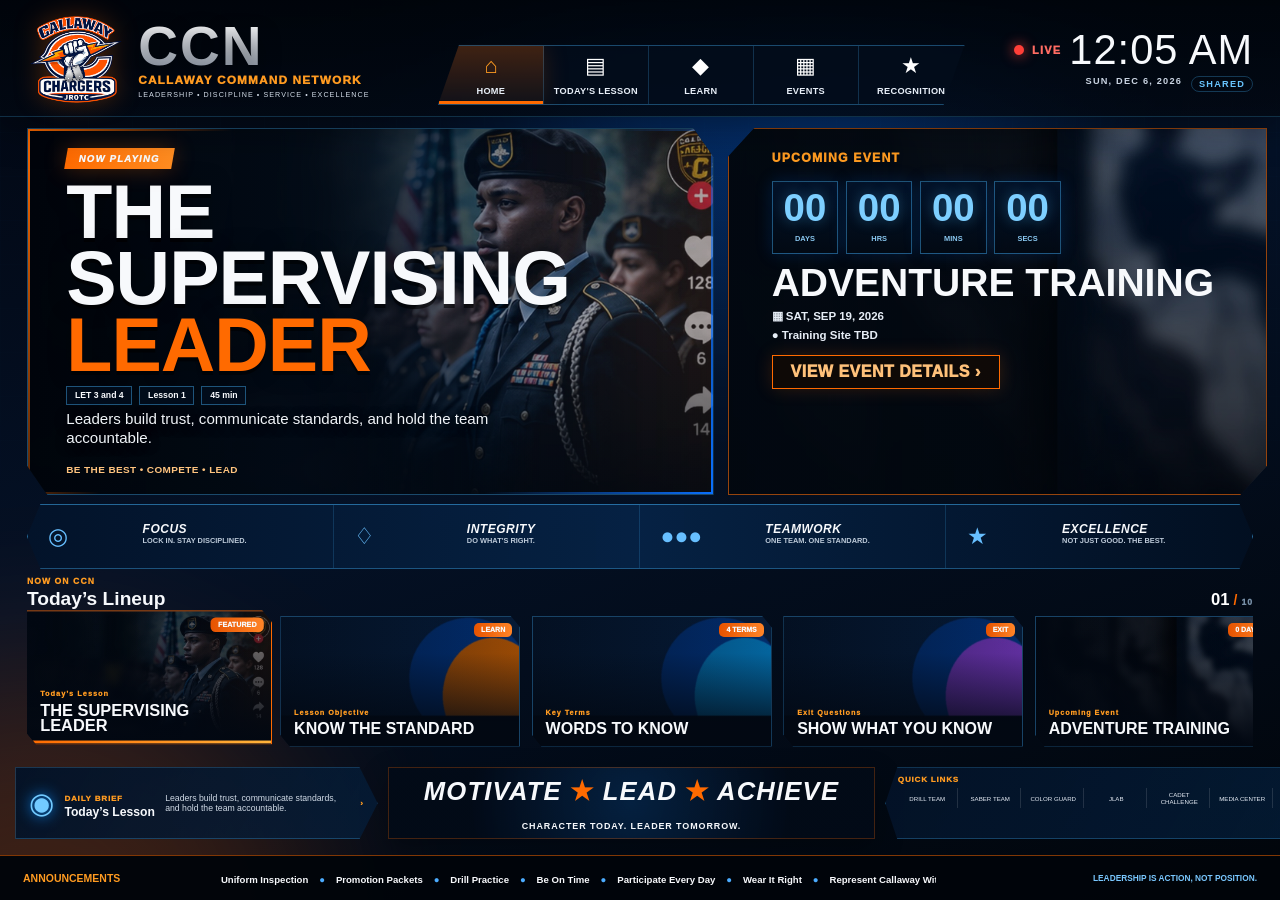
==== commit 9c5a31be: "Add files via upload" ====
--- a/index.html
+++ b/index.html
@@ -1,65 +1,110 @@
 <!doctype html>
 <html lang="en">
 <head>
-  <meta charset="utf-8" />
-  <meta name="viewport" content="width=device-width,initial-scale=1,viewport-fit=cover" />
-  <meta name="theme-color" content="#03152f" />
-  <title>Callaway Command Network — V17 Beyond</title>
-  <link rel="stylesheet" href="styles.css" />
+  <meta charset="utf-8">
+  <meta name="viewport" content="width=device-width,initial-scale=1,viewport-fit=cover">
+  <meta name="theme-color" content="#020811">
+  <title>Callaway Command Network — Beyond Mode</title>
+  <link rel="stylesheet" href="styles.css">
 </head>
 <body>
-  <main id="app" class="app" aria-live="polite">
-    <div id="heroBackground" class="hero-background"></div>
-    <div class="hero-scrim"></div>
-    <div class="beyond-aura aura-blue"></div>
-    <div class="beyond-aura aura-orange"></div>
-    <div class="screen-grain"></div>
+<main id="app" class="app" aria-live="polite">
+  <div class="energy-grid"></div>
+  <div class="energy-glow glow-blue"></div>
+  <div class="energy-glow glow-orange"></div>
+  <div class="spark-field"></div>
 
-    <header class="topbar">
-      <div class="brand-lockup">
-        <img class="brand" src="assets/ui/callaway-chargers-logo.png" alt="Callaway Chargers JROTC" />
-        <div class="brand-copy"><strong>CCN</strong><span>CALLAWAY COMMAND NETWORK</span></div>
+  <header class="topbar">
+    <div class="brand-lockup">
+      <img src="assets/ui/callaway-chargers-logo.png" class="brand-logo" alt="Callaway Chargers JROTC">
+      <div class="brand-copy">
+        <strong>CCN</strong>
+        <span>CALLAWAY COMMAND NETWORK</span>
+        <small>LEADERSHIP • DISCIPLINE • SERVICE • EXCELLENCE</small>
       </div>
-      <nav class="top-nav" aria-label="CCN sections">
-        <button class="nav-pill active" data-filter="all">Home</button>
-        <button class="nav-pill" data-filter="lesson">Today’s Lesson</button>
-        <button class="nav-pill" data-filter="learn">Learn</button>
-        <button class="nav-pill" data-filter="events">Events</button>
-        <button class="nav-pill" data-filter="spotlight">Recognition</button>
-      </nav>
-      <div class="top-status" aria-label="Current time and date">
-        <span class="live-dot"></span><span class="live-label">LIVE</span>
-        <time id="clock">--:--</time>
-        <span id="date">---</span><span id="syncStatus" class="sync-status">SHARED</span>
+    </div>
+
+    <nav class="top-nav" aria-label="CCN sections">
+      <button class="nav-btn active" data-filter="all"><span class="nav-icon">⌂</span><b>HOME</b></button>
+      <button class="nav-btn" data-filter="lesson"><span class="nav-icon">▤</span><b>TODAY'S LESSON</b></button>
+      <button class="nav-btn" data-filter="learn"><span class="nav-icon">◆</span><b>LEARN</b></button>
+      <button class="nav-btn" data-filter="events"><span class="nav-icon">▦</span><b>EVENTS</b></button>
+      <button class="nav-btn" data-filter="spotlight"><span class="nav-icon">★</span><b>RECOGNITION</b></button>
+    </nav>
+
+    <div class="status-block">
+      <div class="status-line"><span class="live-dot"></span><span class="live-text">LIVE</span><time id="clock">--:--</time></div>
+      <div class="status-sub"><span id="date">---</span><span id="syncStatus">SHARED</span></div>
+    </div>
+  </header>
+
+  <section class="hero-zone">
+    <article class="feature-card">
+      <div id="heroBackground" class="hero-bg"></div>
+      <div class="hero-overlay"></div>
+      <div class="hero-content" id="heroCopy"></div>
+    </article>
+
+    <aside class="event-card">
+      <div id="eventBackground" class="event-bg"></div>
+      <div class="event-overlay"></div>
+      <div class="event-content">
+        <div class="event-kicker">UPCOMING EVENT</div>
+        <div id="countdown" class="countdown"></div>
+        <h2 id="eventTitle">UPCOMING EVENT</h2>
+        <div class="event-meta" id="eventMeta"></div>
+        <button class="event-button" type="button">VIEW EVENT DETAILS <span>›</span></button>
       </div>
-    </header>
+    </aside>
+  </section>
 
-    <section class="hero" id="hero">
-      <div class="hero-copy" id="heroCopy"></div>
-      <div class="hero-art-panel" id="heroArtPanel" aria-hidden="true"></div>
-    </section>
+  <section class="values-strip" aria-label="Core values">
+    <div><span class="value-icon">◎</span><strong>FOCUS</strong><small>LOCK IN. STAY DISCIPLINED.</small></div>
+    <div><span class="value-icon">♢</span><strong>INTEGRITY</strong><small>DO WHAT'S RIGHT.</small></div>
+    <div><span class="value-icon">●●●</span><strong>TEAMWORK</strong><small>ONE TEAM. ONE STANDARD.</small></div>
+    <div><span class="value-icon">★</span><strong>EXCELLENCE</strong><small>NOT JUST GOOD. THE BEST.</small></div>
+  </section>
 
-    <section class="browse-zone" aria-label="CCN program lineup">
-      <div class="row-heading">
-        <div>
-          <span class="row-kicker">NOW ON CCN</span>
-          <h2 id="rowTitle">Today’s Lineup</h2>
-        </div>
-        <div class="feature-count" aria-label="Current feature"><span id="featureIndex">01</span><small>/</small><span id="featureTotal">01</span></div>
+  <section class="lineup-zone">
+    <div class="lineup-head">
+      <div><span>NOW ON CCN</span><h2 id="rowTitle">Today's Lineup</h2></div>
+      <div class="feature-count"><b id="featureIndex">01</b><small>/</small><span id="featureTotal">01</span></div>
+    </div>
+    <div id="rail" class="rail" role="listbox" aria-label="Today's content"></div>
+  </section>
+
+  <section class="utility-row">
+    <article class="daily-brief">
+      <div class="mic-icon">◉</div>
+      <div><span>DAILY BRIEF</span><strong id="briefTitle">STAY INFORMED.</strong></div>
+      <p id="briefText">Check today's updates and upcoming events.</p>
+      <span class="utility-arrow">›</span>
+    </article>
+
+    <div class="motto-panel">
+      <strong>MOTIVATE <em>★</em> LEAD <em>★</em> ACHIEVE</strong>
+      <small>CHARACTER TODAY. LEADER TOMORROW.</small>
+    </div>
+
+    <article class="quick-links">
+      <span>QUICK LINKS</span>
+      <div>
+        <button>DRILL TEAM</button><button>SABER TEAM</button><button>COLOR GUARD</button>
+        <button>JLAB</button><button>CADET CHALLENGE</button><button>MEDIA CENTER</button>
       </div>
-      <div id="rail" class="rail" role="listbox" aria-label="Today’s content"></div>
-    </section>
+    </article>
+  </section>
 
-    <footer class="footer-strip">
-      <span id="footerMessage">Callaway High School JROTC</span>
-      <strong>MOTIVATE <b>•</b> LEAD <b>•</b> ACHIEVE</strong>
-      <span class="footer-unit">4TH BATTALION CHARGERS</span>
-    </footer>
+  <footer class="ticker">
+    <strong>ANNOUNCEMENTS</strong>
+    <div class="ticker-track"><div id="tickerText" class="ticker-text"></div></div>
+    <span>LEADERSHIP IS ACTION, NOT POSITION.</span>
+  </footer>
 
-    <div id="pausedBadge" class="paused-badge" hidden>PLAYBACK PAUSED</div>
-  </main>
+  <div id="pausedBadge" class="paused-badge" hidden>PLAYBACK PAUSED</div>
+</main>
 
-  <script src="content.js"></script>
-  <script src="app.js"></script>
+<script src="content.js"></script>
+<script src="app.js"></script>
 </body>
-</html>
+</html>
--- a/styles.css
+++ b/styles.css
@@ -1,225 +1,79 @@
 :root{
-  --navy:#04152f;--navy-deep:#020b19;--blue:#0759b8;--blue-bright:#24a0ff;
-  --orange:#ff7100;--white:#f8f9fc;--footer-h:46px;--topbar-h:92px;
-  --rail-top:64vh;--rail-gap:14px;
-  --card-w:clamp(220px,calc((100vw - 8vw - 5 * var(--rail-gap))/6),286px);
-  --card-h:calc(var(--card-w) * .5625)
+  --navy:#020811;--navy2:#06152b;--blue:#0a70ff;--blue2:#45b7ff;--orange:#ff6a00;--orange2:#ff9b21;
+  --white:#f7f9fc;--muted:#b9c8d9;--line:rgba(69,183,255,.35);--shadow:0 18px 48px rgba(0,0,0,.52);
+  --feature-seconds:11s;
 }
-*{box-sizing:border-box}html,body{margin:0;width:100%;height:100%;overflow:hidden;background:var(--navy-deep);color:var(--white);font-family:"Segoe UI",Arial,sans-serif}button{font:inherit}
-.app{position:relative;width:100vw;height:100vh;min-height:720px;background:linear-gradient(145deg,var(--navy),var(--navy-deep) 72%);isolation:isolate;overflow:hidden}
-.hero-background{position:absolute;inset:0;background-size:cover;background-position:center;transition:background-image .48s ease,opacity .35s ease,transform 11s ease;transform:scale(1.012);filter:brightness(1.10) saturate(1.08) contrast(1.02);z-index:-5}.hero-background.animate{transform:scale(1.055)}
-.hero-scrim{position:absolute;inset:0;z-index:-4;background:linear-gradient(90deg,rgba(2,10,25,.985) 0%,rgba(3,17,40,.92) 27%,rgba(3,14,33,.38) 53%,rgba(2,9,22,.13) 78%,rgba(2,9,22,.18) 100%),linear-gradient(0deg,#020b19 0%,rgba(2,11,25,.88) 7%,rgba(2,11,25,.05) 38%,rgba(2,11,25,.15) 100%)}
-.hero-scrim::after{content:"";position:absolute;inset:0;background:radial-gradient(circle at 75% 25%,rgba(36,160,255,.11),transparent 28%),radial-gradient(circle at 88% 44%,rgba(255,113,0,.11),transparent 24%)}
-.topbar{height:var(--topbar-h);padding:10px 4vw 8px;display:grid;grid-template-columns:130px 1fr 230px;align-items:center;gap:20px;position:relative;z-index:20;background:linear-gradient(180deg,rgba(1,8,20,.96),rgba(1,8,20,.38),transparent)}
-.brand{width:96px;height:84px;display:block;object-fit:contain;object-position:left center;filter:drop-shadow(0 8px 18px rgba(0,0,0,.35))}.top-nav{display:flex;justify-content:center;gap:9px;align-items:center}.nav-pill{border:1px solid rgba(255,255,255,.15);background:rgba(7,20,46,.58);color:#edf2f8;padding:10px 16px;border-radius:999px;font-weight:850;font-size:14px;letter-spacing:.1px;backdrop-filter:blur(14px);transition:background .2s,color .2s,border-color .2s,transform .2s}.nav-pill:hover{transform:translateY(-1px);background:rgba(14,45,91,.76)}.nav-pill.active,.nav-pill:focus-visible{background:#f8f9fb;color:#07152e;border-color:#fff;outline:none;box-shadow:0 8px 24px rgba(0,0,0,.25)}
-.top-status{justify-self:end;text-align:right;display:grid;grid-template-columns:auto auto;grid-template-areas:"dot time" "date date";column-gap:8px;align-items:center}.live-dot{grid-area:dot;width:9px;height:9px;border-radius:50%;background:#ff3b45;box-shadow:0 0 14px #ff3b45}.top-status time{grid-area:time;font-weight:950;font-size:30px;letter-spacing:-1.3px;white-space:nowrap}.top-status #date{grid-area:date;color:#d2d9e4;font-size:11px;letter-spacing:1.55px;font-weight:850;margin-top:1px}
-.hero{position:absolute;left:0;right:0;top:var(--topbar-h);height:calc(var(--rail-top) - var(--topbar-h));z-index:4;display:flex;align-items:center;padding:16px 5.15vw 30px}.hero-copy{width:min(46vw,755px);max-height:100%;transition:opacity .25s ease,transform .31s ease}.hero-copy.out{opacity:0;transform:translateY(10px)}
-.callout{display:inline-flex;padding:7px 12px;border-radius:8px;background:rgba(255,113,0,.97);font-size:11px;font-weight:950;letter-spacing:1.55px;text-transform:uppercase;box-shadow:0 10px 28px rgba(255,113,0,.17)}
-.hero h1{font-family:"Arial Black",Impact,sans-serif;font-size:clamp(50px,5vw,86px);line-height:.91;letter-spacing:-3.8px;text-transform:uppercase;margin:16px 0 13px;max-width:755px;text-wrap:balance;text-shadow:0 7px 26px rgba(0,0,0,.5)}.hero h1 .accent{color:var(--orange)}
-.meta{display:flex;gap:8px;flex-wrap:wrap;margin:0 0 13px}.meta span{font-size:12px;font-weight:850;padding:6px 10px;border-radius:6px;background:rgba(2,12,29,.66);border:1px solid rgba(255,255,255,.2);backdrop-filter:blur(9px)}
-.synopsis{font-size:clamp(17px,1.28vw,22px);line-height:1.32;color:#f0f4fa;max-width:690px;margin:0 0 15px;text-shadow:0 2px 14px rgba(0,0,0,.58)}.hero-actions{display:flex;gap:10px}.hero-button{display:inline-flex;align-items:center;gap:9px;border:0;border-radius:8px;padding:10px 15px;font-weight:900;font-size:14px;background:#fff;color:#06142b;box-shadow:0 9px 22px rgba(0,0,0,.24)}.hero-button.secondary{background:rgba(8,27,60,.8);color:#fff;border:1px solid rgba(255,255,255,.24);backdrop-filter:blur(12px)}
-.context-note{font-size:12px;color:#d7e0ec;margin-top:11px;font-weight:750;max-width:650px;white-space:nowrap;overflow:hidden;text-overflow:ellipsis}.hero-art-panel{position:absolute;right:5vw;bottom:34px;width:330px;min-height:104px;border-radius:15px;background:linear-gradient(145deg,rgba(5,24,57,.9),rgba(0,87,184,.42));border:1px solid rgba(255,255,255,.18);box-shadow:0 24px 65px rgba(0,0,0,.28);backdrop-filter:blur(15px);padding:16px 18px;opacity:0;transform:translateY(10px);transition:.32s}.hero-art-panel.visible{opacity:1;transform:none}.hero-art-panel strong{display:block;font-size:13px;text-transform:uppercase;letter-spacing:1px;margin-bottom:6px}.hero-art-panel span{color:#dce5f1;font-size:12px;line-height:1.35}
-.browse-zone{position:absolute;left:0;right:0;top:var(--rail-top);bottom:calc(var(--footer-h) + 8px);z-index:10;padding:8px 4vw 0;background:linear-gradient(0deg,#020b19 0%,rgba(2,11,25,.995) 75%,rgba(2,11,25,.84) 90%,transparent)}.row-heading{height:45px;display:flex;align-items:end;justify-content:space-between;margin-bottom:5px}.row-kicker{color:var(--orange);font-weight:950;font-size:10px;letter-spacing:1.9px}.row-heading h2{margin:2px 0 0;font-size:24px;letter-spacing:-.4px}
-.rail{height:calc(var(--card-h) + 33px);display:flex;gap:var(--rail-gap);align-items:flex-start;overflow-x:auto;overflow-y:hidden;padding:9px 0 14px;scroll-behavior:smooth;scroll-padding-inline:0;scrollbar-width:none;overscroll-behavior-x:contain}.rail::-webkit-scrollbar{display:none}.card{position:relative;flex:0 0 var(--card-w);height:var(--card-h);border-radius:11px;overflow:hidden;background:#0a244f;border:2px solid transparent;box-shadow:0 9px 25px rgba(0,0,0,.32);transition:transform .28s ease,border-color .24s ease,box-shadow .24s ease,filter .24s ease;cursor:pointer;transform-origin:center bottom;filter:brightness(.78) saturate(.9)}.card.active{z-index:2;transform:translateY(-4px) scale(1.025);border-color:#fff;box-shadow:0 15px 34px rgba(0,0,0,.47),0 0 0 2px rgba(255,113,0,.95);filter:brightness(1.05) saturate(1.04)}.card img{position:absolute;inset:0;width:100%;height:100%;object-fit:cover;transition:transform 8s ease}.card.active img{transform:scale(1.03)}.card::after{content:"";position:absolute;inset:0;background:linear-gradient(0deg,rgba(1,8,20,.96),rgba(1,8,20,.02) 73%),linear-gradient(90deg,rgba(3,15,36,.18),transparent)}.card-copy{position:absolute;z-index:2;left:14px;right:14px;bottom:11px}.card .tag{font-size:9px;color:#ff9b3c;font-weight:950;letter-spacing:1.25px;text-transform:uppercase}.card h3{margin:4px 0 0;font-size:clamp(16px,1.12vw,21px);line-height:1.02;text-transform:uppercase;font-family:"Arial Black",Impact,sans-serif;letter-spacing:-.55px;text-wrap:balance}.card p{display:none}.card-badge{position:absolute;z-index:3;top:10px;right:10px;font-size:9px;font-weight:950;background:rgba(255,113,0,.98);padding:5px 7px;border-radius:6px;letter-spacing:.55px}
-.footer-strip{height:var(--footer-h);position:absolute;left:0;right:0;bottom:8px;z-index:20;display:grid;grid-template-columns:1fr auto 1fr;align-items:center;padding:0 4vw;background:#031127;border-top:1px solid rgba(255,255,255,.1);font-size:10px;letter-spacing:.72px;color:#c8d4e3}.footer-strip strong{color:#fff;font-size:13px;letter-spacing:1.8px}.footer-strip strong b{color:var(--orange)}.footer-unit{justify-self:end;color:#9eacbe;font-size:9px;font-weight:850;letter-spacing:1.25px}.paused-badge{position:absolute;z-index:100;top:50%;left:50%;transform:translate(-50%,-50%);background:rgba(3,16,38,.94);border:2px solid var(--orange);padding:16px 27px;border-radius:12px;font-weight:900;letter-spacing:2px;box-shadow:0 20px 70px rgba(0,0,0,.55)}
-.app[data-item="lesson"] .hero-background{background-size:cover;background-position:center}.app[data-item="spotlight"] .hero-background{background-position:68% 32%}.app[data-item="spotlight"] .hero-scrim{background:linear-gradient(90deg,rgba(2,10,25,.99) 0%,rgba(3,17,40,.92) 31%,rgba(3,14,33,.18) 61%,rgba(2,9,22,.11) 100%),linear-gradient(0deg,#020b19 0%,rgba(2,11,25,.84) 8%,transparent 38%)}.app[data-item="spotlight"] .hero-copy{width:min(43vw,690px)}.app[data-item="spotlight"] .hero h1{font-size:clamp(46px,4.45vw,73px);line-height:.92;max-width:640px;letter-spacing:-3px}.app[data-item="spotlight"] .hero h1 .name-main,.app[data-item="spotlight"] .hero h1 .name-last{display:block}.app[data-item="spotlight"] .synopsis{font-size:clamp(17px,1.2vw,21px)}.app[data-item="spotlight"] .hero-art-panel{display:block}
-@media(max-width:1700px){:root{--card-w:calc((100vw - 6vw - 4 * var(--rail-gap))/5)} }
-@media(max-width:1450px){:root{--rail-top:64.2vh;--topbar-h:86px;--card-w:calc((100vw - 6vw - 4 * var(--rail-gap))/5)}.topbar{grid-template-columns:108px 1fr 205px;padding-left:3vw;padding-right:3vw}.brand{width:82px;height:74px}.nav-pill{padding:9px 12px;font-size:13px}.top-status time{font-size:27px}.hero{padding-left:4.4vw;padding-right:4.4vw}.hero h1{font-size:clamp(46px,4.9vw,72px);max-width:650px}.hero-copy{width:min(48vw,650px)}.browse-zone{padding-left:3vw;padding-right:3vw}.footer-strip{padding-left:3vw;padding-right:3vw}.card-copy{left:12px;right:12px;bottom:10px}}
-@media(max-height:940px){:root{--topbar-h:84px;--rail-top:64.6vh;--footer-h:42px}.topbar{padding-top:10px}.brand{max-height:74px}.hero{padding-top:8px;padding-bottom:20px}.hero h1{font-size:clamp(45px,4.7vw,70px);margin:12px 0 10px}.synopsis{font-size:clamp(16px,1.18vw,20px);margin-bottom:12px}.hero-button{padding:9px 13px;font-size:13px}.context-note{display:none}.row-heading{height:46px}.row-heading h2{font-size:22px}.footer-strip{font-size:9px}.footer-strip strong{font-size:12px}}
-@media(max-height:800px){:root{--rail-top:63.5vh;--footer-h:40px}.nav-pill{padding:8px 11px}.hero-actions{display:none}.meta{margin-bottom:9px}.row-heading{height:41px;margin-bottom:1px}.card-badge{font-size:8px;padding:4px 6px}.footer-unit{display:none}}
+*{box-sizing:border-box}html,body{margin:0;width:100%;height:100%;overflow:hidden;background:#01050a;color:var(--white);font-family:"Segoe UI",Arial,sans-serif}
+button{font:inherit}.app{position:relative;width:100vw;height:100vh;overflow:hidden;background:
+radial-gradient(circle at 65% 8%,rgba(10,112,255,.16),transparent 28%),
+linear-gradient(160deg,#020712 0%,#041126 45%,#01050a 100%);isolation:isolate}
+.energy-grid{position:absolute;inset:0;z-index:-5;opacity:.18;background-image:
+linear-gradient(rgba(69,183,255,.08) 1px,transparent 1px),
+linear-gradient(90deg,rgba(69,183,255,.08) 1px,transparent 1px);background-size:44px 44px;mask-image:linear-gradient(to bottom,#000,transparent 78%)}
+.energy-glow{position:absolute;z-index:-4;width:42vw;height:42vw;border-radius:50%;filter:blur(90px);opacity:.22;animation:pulse 8s ease-in-out infinite alternate}
+.glow-blue{right:20vw;top:-18vw;background:#006eff}.glow-orange{left:-18vw;bottom:-24vw;background:#ff6200;animation-delay:-3s}
+.spark-field{position:absolute;inset:0;z-index:-3;pointer-events:none;background:
+radial-gradient(circle at 8% 28%,#ff7817 0 2px,transparent 3px),
+radial-gradient(circle at 21% 19%,#168fff 0 2px,transparent 3px),
+radial-gradient(circle at 88% 38%,#ff7817 0 2px,transparent 3px),
+radial-gradient(circle at 76% 72%,#168fff 0 2px,transparent 3px);opacity:.72;animation:sparkDrift 12s linear infinite}
+@keyframes pulse{to{transform:scale(1.12);opacity:.33}}@keyframes sparkDrift{50%{transform:translate3d(12px,-8px,0)}}
 
+.topbar{height:13vh;min-height:88px;padding:1.5vh 2.1vw;display:grid;grid-template-columns:31% 48% 21%;align-items:center;border-bottom:1px solid rgba(69,183,255,.24);background:linear-gradient(180deg,rgba(0,4,10,.96),rgba(2,8,18,.84));box-shadow:0 10px 35px rgba(0,0,0,.35);position:relative;z-index:30}
+.brand-lockup{display:flex;align-items:center;gap:1.1vw;min-width:0}.brand-logo{width:7.6vw;max-width:116px;min-width:78px;filter:drop-shadow(0 0 12px rgba(255,106,0,.28))}
+.brand-copy{display:grid;line-height:1}.brand-copy strong{font-family:Impact,"Arial Black",sans-serif;font-size:clamp(38px,4.3vw,72px);letter-spacing:2px;background:linear-gradient(#fff,#8f9aaa);-webkit-background-clip:text;color:transparent;text-shadow:0 8px 22px rgba(0,0,0,.45)}
+.brand-copy span{font-size:clamp(10px,.92vw,16px);font-weight:950;color:var(--orange2);letter-spacing:1.2px}.brand-copy small{margin-top:6px;font-size:clamp(7px,.56vw,10px);letter-spacing:1.05px;color:#d5deea}
+.top-nav{display:flex;height:66%;align-self:end;justify-self:center;align-items:stretch;border:1px solid rgba(69,183,255,.36);clip-path:polygon(4% 0,100% 0,96% 100%,0 100%);background:rgba(3,13,28,.82);box-shadow:0 0 24px rgba(0,112,255,.12)}
+.nav-btn{min-width:8.2vw;border:0;border-right:1px solid rgba(69,183,255,.22);background:transparent;color:#e8eff8;padding:.5vh .75vw;display:grid;place-items:center;gap:1px;cursor:pointer;transition:.2s}
+.nav-btn:last-child{border-right:0}.nav-btn .nav-icon{font-size:clamp(19px,1.7vw,32px);color:#fff}.nav-btn b{font-size:clamp(8px,.72vw,12px);letter-spacing:.3px}
+.nav-btn:hover,.nav-btn.active{background:linear-gradient(180deg,rgba(255,106,0,.24),rgba(255,106,0,.06));box-shadow:inset 0 -3px 0 var(--orange),0 0 26px rgba(255,106,0,.17)}.nav-btn.active .nav-icon{color:var(--orange2)}
+.status-block{justify-self:end;text-align:right}.status-line{display:flex;justify-content:flex-end;align-items:center;gap:8px}.live-dot{width:10px;height:10px;border-radius:50%;background:#ff3f38;box-shadow:0 0 13px #ff3f38}.live-text{font-size:11px;color:#ff6c63;font-weight:950;letter-spacing:1.2px}
+.status-line time{font-family:Impact,"Arial Black",sans-serif;font-size:clamp(34px,3.25vw,56px);letter-spacing:1px}.status-sub{display:flex;justify-content:flex-end;gap:9px;font-size:clamp(8px,.72vw,12px);font-weight:850;letter-spacing:1.2px;color:#cad4e2;margin-top:2px}.status-sub span:last-child{padding:2px 7px;border:1px solid rgba(69,183,255,.28);border-radius:8px;color:#69c5ff}
 
-/* Large-format vocabulary feature for a mounted 55-inch TV */
-.app[data-item="terms"] .hero{align-items:flex-start;padding-top:18px}
-.app[data-item="terms"] .hero-copy{width:min(62vw,980px);max-width:980px}
-.app[data-item="terms"] .hero-scrim{background:linear-gradient(90deg,rgba(2,10,25,.99) 0%,rgba(3,17,40,.95) 42%,rgba(3,14,33,.56) 68%,rgba(2,9,22,.22) 100%),linear-gradient(0deg,#020b19 0%,rgba(2,11,25,.9) 8%,rgba(2,11,25,.08) 42%,rgba(2,11,25,.18) 100%)}
-.app[data-item="terms"] .terms-title{font-size:clamp(42px,4vw,66px);line-height:.94;margin:11px 0 14px;letter-spacing:-2.8px}
-.term-grid{display:grid;grid-template-columns:repeat(2,minmax(0,1fr));gap:11px 13px;width:min(62vw,970px)}
-.term-tile{min-height:102px;display:grid;grid-template-columns:50px 1fr;gap:12px;align-items:start;padding:13px 15px;border:1px solid rgba(255,255,255,.19);border-left:4px solid var(--orange);border-radius:11px;background:linear-gradient(135deg,rgba(5,27,65,.9),rgba(3,18,43,.76));box-shadow:0 12px 30px rgba(0,0,0,.24);backdrop-filter:blur(11px)}
-.term-number{display:grid;place-items:center;width:42px;height:42px;border-radius:9px;background:var(--orange);color:#fff;font-family:"Arial Black",Impact,sans-serif;font-size:18px;line-height:1}
-.term-tile h3{margin:0 0 4px;color:#fff;font-family:"Arial Black",Impact,sans-serif;font-size:clamp(20px,1.65vw,29px);line-height:1;text-transform:uppercase;letter-spacing:-.8px}
-.term-tile p{margin:0;color:#e5edf8;font-size:clamp(14px,1.08vw,18px);line-height:1.28;font-weight:600}
-.app[data-item="terms"] .card.active h3{font-size:clamp(18px,1.25vw,23px)}
-@media(max-width:1450px){.app[data-item="terms"] .hero-copy{width:min(67vw,900px)}.term-grid{width:min(67vw,890px);gap:9px 11px}.term-tile{min-height:92px;padding:11px 13px;grid-template-columns:44px 1fr}.term-number{width:38px;height:38px;font-size:16px}.term-tile h3{font-size:clamp(18px,1.6vw,24px)}.term-tile p{font-size:clamp(13px,1.02vw,16px)}}
-@media(max-height:800px){.app[data-item="terms"] .hero{padding-top:8px}.app[data-item="terms"] .terms-title{font-size:clamp(36px,3.55vw,54px);margin:7px 0 9px}.term-grid{gap:7px 9px}.term-tile{min-height:78px;padding:9px 11px}.term-tile h3{margin-bottom:2px;font-size:clamp(17px,1.45vw,22px)}.term-tile p{font-size:clamp(12px,.95vw,15px);line-height:1.2}}
+.hero-zone{height:43vh;display:grid;grid-template-columns:56% 44%;gap:1.1vw;padding:1.2vh 2.1vw 1vh}
+.feature-card,.event-card{position:relative;overflow:hidden;border:1px solid rgba(69,183,255,.34);box-shadow:var(--shadow);background:#05101f}
+.feature-card{clip-path:polygon(0 0,97% 0,100% 8%,100% 100%,3% 100%,0 92%)}
+.feature-card::after{content:"";position:absolute;inset:0;border:2px solid transparent;border-image:linear-gradient(110deg,var(--orange),transparent 25%,transparent 72%,var(--blue)) 1;pointer-events:none}
+.hero-bg,.event-bg{position:absolute;inset:0;background-size:cover;background-position:center;transition:background-image .45s ease,transform 11s linear;transform:scale(1.02)}.hero-bg.animate,.event-bg.animate{transform:scale(1.075)}
+.hero-overlay{position:absolute;inset:0;background:
+linear-gradient(90deg,rgba(0,4,10,.97) 0%,rgba(2,10,21,.9) 39%,rgba(3,11,21,.18) 75%,rgba(3,9,16,.12)),
+linear-gradient(0deg,rgba(2,7,13,.65),transparent 48%)}
+.hero-content{position:absolute;left:3vw;top:8%;bottom:8%;width:67%;display:flex;flex-direction:column;justify-content:center;z-index:3}.hero-content.fade{opacity:0;transform:translateY(8px)}
+.callout{align-self:flex-start;background:linear-gradient(90deg,var(--orange),#ff8c20);padding:.55vh 1vw;font-size:clamp(9px,.75vw,13px);font-weight:950;letter-spacing:1.2px;transform:skew(-10deg);box-shadow:0 0 22px rgba(255,106,0,.28)}
+.hero-content h1{font-family:Impact,"Arial Black",sans-serif;text-transform:uppercase;margin:1.1vh 0 .8vh;line-height:.88;letter-spacing:-1px;text-shadow:0 4px 0 rgba(0,0,0,.55),0 0 22px rgba(0,0,0,.35)}.hero-content h1 .accent{color:var(--orange)}
+.title-short{font-size:clamp(54px,5.9vw,100px)}.title-medium{font-size:clamp(46px,5.1vw,86px)}.title-long{font-size:clamp(38px,4.25vw,72px)}.title-xlong{font-size:clamp(31px,3.55vw,61px)}.title-xxlong{font-size:clamp(27px,3.05vw,52px)}
+.synopsis{max-width:92%;font-size:clamp(14px,1.18vw,21px);line-height:1.28;margin:.4vh 0 1vh;color:#f0f4f8;text-shadow:0 2px 12px #000}.meta{display:flex;gap:.55vw;flex-wrap:wrap}.meta span{font-size:clamp(8px,.68vw,11px);padding:.42vh .6vw;border:1px solid rgba(69,183,255,.42);background:rgba(2,14,31,.72);font-weight:850}.context-note{font-size:clamp(9px,.78vw,13px);font-weight:850;color:#ffc47f;margin-top:.8vh;letter-spacing:.4px}
 
-/* v8 cleanup: text-free imagery, edge-safe rail, and TV-safe footer */
-.app[data-item="uniform"] .hero-background,.app[data-item="drill"] .hero-background,.app[data-item="promotion"] .hero-background,.app[data-item="operation"] .hero-background,.app[data-item="service"] .hero-background{background-position:center}
-.rail{scroll-snap-type:x mandatory}
-.card{scroll-snap-align:start}
-:fullscreen .footer-strip{bottom:0}
-:fullscreen .browse-zone{bottom:var(--footer-h)}
-@media(max-width:1100px){.top-nav{gap:5px}.nav-pill{padding:8px 10px;font-size:12px}.top-status time{font-size:24px}}
+.event-card{clip-path:polygon(5% 0,100% 0,100% 92%,95% 100%,0 100%,0 8%);border-color:rgba(255,106,0,.58)}
+.event-bg{background-position:center}.event-overlay{position:absolute;inset:0;background:linear-gradient(90deg,rgba(2,8,16,.97) 0%,rgba(2,8,16,.83) 48%,rgba(2,8,16,.12) 76%),linear-gradient(0deg,rgba(0,0,0,.5),transparent)}
+.event-content{position:absolute;inset:6% 6% 7% 8%;z-index:2}.event-kicker{color:var(--orange2);font-weight:950;letter-spacing:1.2px;font-size:clamp(10px,.96vw,16px)}
+.countdown{display:flex;gap:.6vw;margin:1.8vh 0 1.2vh}.count-box{width:5.2vw;min-width:60px;background:linear-gradient(180deg,rgba(3,19,41,.96),rgba(2,9,20,.92));border:1px solid rgba(69,183,255,.42);box-shadow:0 0 16px rgba(10,112,255,.18);padding:.8vh .35vw;text-align:center}
+.count-box b{display:block;font-family:Impact,"Arial Black",sans-serif;color:#7dcfff;font-size:clamp(28px,3vw,48px);line-height:1;text-shadow:0 0 14px rgba(69,183,255,.4)}.count-box small{font-size:clamp(7px,.58vw,10px);color:#8ac8f1;font-weight:850}
+.event-content h2{font-family:Impact,"Arial Black",sans-serif;font-size:clamp(30px,3.05vw,52px);margin:.7vh 0;text-transform:uppercase;line-height:.98}.event-meta{display:grid;gap:.7vh;font-size:clamp(11px,.9vw,15px);font-weight:800;color:#e6edf6}.event-meta div::before{color:var(--orange);margin-right:8px}.event-button{margin-top:1.5vh;border:1px solid var(--orange);color:#ffc17a;background:rgba(20,10,2,.68);padding:.8vh 1.4vw;font-weight:950;letter-spacing:.5px;box-shadow:0 0 18px rgba(255,106,0,.18)}
 
-/* v10: large exit-question feature */
-.app[data-item="exit"] .hero{align-items:flex-start;padding-top:16px}
-.app[data-item="exit"] .hero-copy{width:min(70vw,1120px);max-width:1120px}
-.app[data-item="exit"] .hero-scrim{background:linear-gradient(90deg,rgba(2,10,25,.99) 0%,rgba(3,17,40,.96) 48%,rgba(3,14,33,.58) 74%,rgba(2,9,22,.25) 100%),linear-gradient(0deg,#020b19 0%,rgba(2,11,25,.9) 8%,rgba(2,11,25,.08) 43%,rgba(2,11,25,.18) 100%)}
-.app[data-item="exit"] .exit-title{font-size:clamp(38px,3.55vw,58px);line-height:.94;margin:10px 0 13px;letter-spacing:-2.2px}
-.exit-grid{display:grid;grid-template-columns:repeat(2,minmax(0,1fr));gap:12px;width:min(70vw,1110px)}
-.exit-tile{min-height:92px;display:grid;grid-template-columns:52px 1fr;gap:13px;align-items:center;padding:14px 16px;border:1px solid rgba(255,255,255,.19);border-left:4px solid var(--orange);border-radius:12px;background:linear-gradient(135deg,rgba(5,27,65,.92),rgba(3,18,43,.79));box-shadow:0 12px 30px rgba(0,0,0,.24);backdrop-filter:blur(11px)}
-.exit-number{display:grid;place-items:center;width:44px;height:44px;border-radius:50%;background:var(--orange);color:#fff;font-family:"Arial Black",Impact,sans-serif;font-size:21px}
-.exit-tile p{margin:0;color:#fff;font-size:clamp(18px,1.42vw,25px);line-height:1.18;font-weight:760;text-wrap:balance}
-.exit-grid.exit-count-1{grid-template-columns:1fr;max-width:900px}.exit-grid.exit-count-1 .exit-tile{min-height:150px}.exit-grid.exit-count-1 .exit-tile p{font-size:clamp(26px,2.2vw,38px)}
-.exit-grid.exit-count-2{grid-template-columns:1fr;max-width:930px}.exit-grid.exit-count-2 .exit-tile{min-height:112px}.exit-grid.exit-count-2 .exit-tile p{font-size:clamp(22px,1.75vw,31px)}
-@media(max-width:1450px){.app[data-item="exit"] .hero-copy{width:min(74vw,980px)}.exit-grid{width:min(74vw,970px);gap:9px}.exit-tile{min-height:82px;padding:11px 13px;grid-template-columns:46px 1fr}.exit-number{width:39px;height:39px;font-size:18px}.exit-tile p{font-size:clamp(16px,1.35vw,21px)}}
-@media(max-height:800px){.app[data-item="exit"] .hero{padding-top:7px}.app[data-item="exit"] .exit-title{font-size:clamp(33px,3vw,48px);margin:6px 0 8px}.exit-grid{gap:7px}.exit-tile{min-height:70px;padding:8px 11px}.exit-tile p{font-size:clamp(14px,1.18vw,19px);line-height:1.14}}
+.values-strip{height:7.2vh;min-height:54px;margin:0 2.1vw;display:grid;grid-template-columns:repeat(4,1fr);border:1px solid rgba(69,183,255,.5);background:linear-gradient(90deg,rgba(3,19,42,.95),rgba(6,35,70,.92),rgba(2,15,34,.95));clip-path:polygon(1.1% 0,98.9% 0,100% 50%,98.9% 100%,1.1% 100%,0 50%);box-shadow:0 0 24px rgba(10,112,255,.14)}
+.values-strip>div{display:grid;grid-template-columns:auto auto;grid-template-rows:1fr 1fr;column-gap:.65vw;align-items:end;padding:.8vh 1.6vw;border-right:1px solid rgba(69,183,255,.18)}.values-strip>div:last-child{border-right:0}.value-icon{grid-row:1/3;font-size:clamp(19px,1.8vw,31px);color:#67bfff;align-self:center}.values-strip strong{font-size:clamp(11px,.94vw,16px);font-style:italic;letter-spacing:.5px}.values-strip small{font-size:clamp(7px,.58vw,10px);color:#bdcad9;font-weight:750;align-self:start}
 
-.hero-art-panel.portrait-panel{width:290px;min-height:420px;padding:12px;display:flex;flex-direction:column;justify-content:flex-start;gap:10px;background:linear-gradient(145deg,rgba(4,21,47,.96),rgba(0,87,184,.36));}.hero-art-panel.portrait-panel img{width:100%;height:330px;object-fit:cover;object-position:center top;border-radius:12px;border:1px solid rgba(255,255,255,.18)}.hero-art-panel.portrait-panel .portrait-caption strong{display:block;font-size:11px;letter-spacing:1.1px;color:#ff9b3c;margin-bottom:4px}.hero-art-panel.portrait-panel .portrait-caption span{display:block;font-size:18px;font-weight:900;line-height:1.12;color:#fff}.app[data-item="spotlight"] .hero-art-panel.portrait-panel{right:4.7vw;bottom:22px}
-@media(max-height:940px){.hero-art-panel.portrait-panel{min-height:365px;width:270px}.hero-art-panel.portrait-panel img{height:280px}}
-.sync-status{grid-column:1/-1;justify-self:end;margin-top:2px;font-size:8px;letter-spacing:1.3px;font-weight:900;color:#8ecbff;opacity:.85}
+.lineup-zone{height:21.5vh;padding:.6vh 2.1vw 0}.lineup-head{height:4vh;display:flex;align-items:end;justify-content:space-between}.lineup-head span{color:var(--orange2);font-size:clamp(8px,.67vw,11px);font-weight:950;letter-spacing:1.1px}.lineup-head h2{font-size:clamp(18px,1.5vw,26px);margin:0}.feature-count{font-size:clamp(15px,1.3vw,22px);font-weight:900}.feature-count b{color:#fff}.feature-count small{color:var(--orange);margin:0 4px}.feature-count span{color:#7890a8}
+.rail{height:16.4vh;display:flex;gap:.9vw;overflow-x:auto;overflow-y:hidden;padding:.65vh .15vw 1vh;scrollbar-width:none;scroll-behavior:smooth}.rail::-webkit-scrollbar{display:none}
+.card{position:relative;flex:0 0 18.1vw;height:14.5vh;min-width:240px;overflow:hidden;border:1px solid rgba(69,183,255,.28);background:#07162b;box-shadow:0 10px 30px rgba(0,0,0,.38);transition:.25s;cursor:pointer;clip-path:polygon(0 0,96% 0,100% 9%,100% 100%,4% 100%,0 91%)}
+.card.active{transform:translateY(-4px) scale(1.025);border-color:var(--orange);box-shadow:0 0 0 2px rgba(255,106,0,.28),0 0 25px rgba(255,106,0,.26),0 15px 38px rgba(0,0,0,.46)}
+.card img{position:absolute;inset:0;width:100%;height:100%;object-fit:cover;filter:brightness(.68) saturate(.96)}.card::after{content:"";position:absolute;inset:0;background:linear-gradient(0deg,rgba(2,8,18,.98),rgba(2,8,18,.08) 72%),linear-gradient(90deg,rgba(2,8,18,.55),transparent)}
+.card-copy{position:absolute;z-index:2;left:1vw;right:.8vw;bottom:1vh}.tag{font-size:clamp(7px,.56vw,9px);font-weight:950;letter-spacing:1px;color:var(--orange2)}.card h3{font-family:Impact,"Arial Black",sans-serif;text-transform:uppercase;margin:.25vh 0 0;font-size:clamp(15px,1.25vw,22px);line-height:.96}.card h3.card-title-long{font-size:clamp(13px,1.05vw,18px)}.card h3.card-title-xlong{font-size:clamp(11px,.9vw,16px)}
+.card-badge{position:absolute;z-index:3;top:.65vh;right:.55vw;padding:.38vh .55vw;background:linear-gradient(90deg,#e65300,#ff8427);font-size:clamp(7px,.53vw,9px);font-weight:950;border-radius:5px}.card-progress{position:absolute;z-index:5;left:0;bottom:0;height:3px;background:linear-gradient(90deg,var(--orange),#ffb43b);width:0}.card.active .card-progress{animation:progress var(--feature-seconds) linear forwards}@keyframes progress{to{width:100%}}
 
-/* =========================================================
-   V17 BEYOND MODE — cinematic streaming broadcast treatment
-   ========================================================= */
-:root{
-  --navy:#03152f;
-  --navy-deep:#010916;
-  --blue:#0a55b5;
-  --blue-bright:#27a7ff;
-  --orange:#ff6a00;
-  --orange-bright:#ff8b19;
-  --topbar-h:88px;
-  --rail-top:61.8vh;
-  --footer-h:40px;
-  --rail-gap:16px;
-  --card-w:calc((100vw - 8vw - 4 * var(--rail-gap))/5);
-  --card-h:calc(var(--card-w) * .54);
+.utility-row{height:9.1vh;display:grid;grid-template-columns:29% 39% 32%;padding:.55vh 1.2vw;gap:.8vw}.daily-brief,.quick-links,.motto-panel{border:1px solid rgba(69,183,255,.28);background:linear-gradient(120deg,rgba(3,18,39,.96),rgba(4,31,61,.72));box-shadow:0 10px 28px rgba(0,0,0,.3)}
+.daily-brief{display:grid;grid-template-columns:auto auto 1fr auto;align-items:center;gap:.8vw;padding:.7vh 1vw;clip-path:polygon(0 0,95% 0,100% 50%,95% 100%,0 100%)}.mic-icon{font-size:clamp(25px,2.3vw,38px);color:#72caff;text-shadow:0 0 15px #0b8fff}.daily-brief span,.quick-links>span{font-size:clamp(8px,.63vw,10px);font-weight:950;color:var(--orange2);letter-spacing:.8px}.daily-brief strong{display:block;font-size:clamp(11px,.95vw,16px)}.daily-brief p{font-size:clamp(8px,.68vw,12px);line-height:1.2;color:#d0dae6}.utility-arrow{font-size:clamp(30px,2.4vw,42px);color:#fff}
+.motto-panel{display:grid;place-items:center;text-align:center;border-color:rgba(255,106,0,.26);background:radial-gradient(circle at 50% 50%,rgba(9,79,151,.32),rgba(2,10,23,.94) 65%)}.motto-panel strong{font-family:Impact,"Arial Black",sans-serif;font-style:italic;font-size:clamp(19px,2vw,34px);letter-spacing:1.2px}.motto-panel em{color:var(--orange);font-style:normal}.motto-panel small{font-size:clamp(8px,.7vw,12px);font-weight:850;letter-spacing:.9px}
+.quick-links{padding:.7vh .9vw;clip-path:polygon(3% 0,100% 0,100% 100%,3% 100%,0 50%)}.quick-links>span{display:block;margin-bottom:.5vh}.quick-links>div{display:grid;grid-template-columns:repeat(6,1fr);gap:.25vw}.quick-links button{border:0;border-right:1px solid rgba(255,255,255,.12);background:transparent;color:#e8eef7;font-size:clamp(6px,.48vw,8px);padding:.35vh .15vw;cursor:pointer}.quick-links button:hover{color:var(--orange2)}
+
+.ticker{position:absolute;left:0;right:0;bottom:0;height:5vh;min-height:38px;display:grid;grid-template-columns:15% 1fr 25%;align-items:center;border-top:1px solid rgba(255,106,0,.5);background:rgba(1,5,10,.96);z-index:40;padding:0 1.8vw;gap:1vw}.ticker>strong{color:var(--orange2);font-size:clamp(10px,.82vw,14px)}.ticker>span{justify-self:end;font-size:clamp(8px,.65vw,11px);font-weight:850;color:#79c8ff}.ticker-track{overflow:hidden;white-space:nowrap}.ticker-text{display:inline-block;min-width:100%;animation:ticker 28s linear infinite;font-size:clamp(9px,.75vw,13px);font-weight:750}.ticker-text b{color:#4bacff;margin:0 .85vw}@keyframes ticker{from{transform:translateX(0)}to{transform:translateX(-45%)}}
+.paused-badge{position:absolute;z-index:100;left:50%;top:50%;transform:translate(-50%,-50%);padding:15px 25px;border:1px solid var(--orange);background:rgba(0,6,14,.96);box-shadow:0 0 32px rgba(255,106,0,.2);font-weight:950;letter-spacing:2px}
+
+.term-grid,.exit-grid{display:grid;grid-template-columns:repeat(2,minmax(0,1fr));gap:.8vw;margin-top:1vh;width:115%}.term-tile,.exit-tile{background:linear-gradient(120deg,rgba(4,22,47,.93),rgba(5,45,89,.68));border:1px solid rgba(69,183,255,.34);padding:1vh 1vw;display:flex;gap:.8vw;align-items:center}.term-number,.exit-number{font-family:Impact,"Arial Black",sans-serif;color:var(--orange);font-size:clamp(24px,2.3vw,39px)}.term-tile h3{margin:0;font-size:clamp(18px,1.6vw,28px);text-transform:uppercase}.term-tile p,.exit-tile p{margin:.3vh 0 0;font-size:clamp(11px,.88vw,15px);line-height:1.2}.terms-title,.exit-title{font-size:clamp(36px,3.7vw,64px)!important}
+.portrait-panel{position:absolute;z-index:8;right:1.5vw;bottom:1.2vh;width:14vw;min-width:180px;background:linear-gradient(160deg,rgba(2,15,33,.95),rgba(8,65,120,.7));border:1px solid rgba(69,183,255,.45);padding:.55vw;box-shadow:0 0 24px rgba(10,112,255,.22)}.portrait-panel img{width:100%;height:25vh;object-fit:cover;object-position:center top}.portrait-caption strong{display:block;color:var(--orange2);font-size:9px;letter-spacing:1px;margin-top:.4vh}.portrait-caption span{font-family:Impact,"Arial Black",sans-serif;font-size:clamp(16px,1.35vw,22px)}
+
+@media(max-height:800px){
+ .topbar{height:12vh}.hero-zone{height:42vh}.values-strip{height:7vh}.lineup-zone{height:22vh}.utility-row{height:10vh}.ticker{height:5vh}
+ .brand-copy small{display:none}.hero-content{top:5%;bottom:5%}.synopsis{font-size:14px}.event-content{inset:4% 5% 5% 8%}
 }
-.app{background:radial-gradient(circle at 70% 8%,#0b3772 0%,#03152f 34%,#010916 76%);}
-.app::before{content:"";position:absolute;inset:0;z-index:-1;pointer-events:none;background:linear-gradient(90deg,rgba(39,167,255,.06),transparent 30%,transparent 72%,rgba(255,106,0,.06));box-shadow:inset 0 0 120px rgba(0,0,0,.46)}
-.hero-background{filter:brightness(1.12) saturate(1.12) contrast(1.04);transform:scale(1.015);transition:background-image .52s ease,opacity .35s ease,transform 12s cubic-bezier(.2,.7,.2,1)}
-.hero-background.animate{transform:scale(1.07)}
-.hero-scrim{background:linear-gradient(90deg,rgba(1,8,20,.995) 0%,rgba(2,17,39,.94) 29%,rgba(3,23,53,.72) 48%,rgba(2,12,29,.24) 71%,rgba(1,8,20,.24) 100%),linear-gradient(0deg,#010916 0%,rgba(1,9,23,.96) 7%,rgba(1,9,23,.08) 43%,rgba(1,9,23,.16) 100%)}
-.hero-scrim::after{background:radial-gradient(circle at 68% 22%,rgba(39,167,255,.18),transparent 25%),radial-gradient(circle at 92% 47%,rgba(255,106,0,.19),transparent 26%),linear-gradient(118deg,transparent 56%,rgba(255,255,255,.025) 56.3%,transparent 56.7%)}
-.beyond-aura{position:absolute;border-radius:50%;filter:blur(85px);opacity:.25;z-index:-3;pointer-events:none;animation:auraFloat 11s ease-in-out infinite alternate}
-.aura-blue{width:32vw;height:32vw;right:12vw;top:2vh;background:rgba(29,137,255,.52)}
-.aura-orange{width:26vw;height:26vw;right:-5vw;top:30vh;background:rgba(255,102,0,.40);animation-delay:-4s}
-@keyframes auraFloat{to{transform:translate3d(-28px,18px,0) scale(1.07);opacity:.34}}
-.screen-grain{position:absolute;inset:0;z-index:2;pointer-events:none;opacity:.055;background-image:radial-gradient(rgba(255,255,255,.85) .45px,transparent .55px);background-size:4px 4px;mix-blend-mode:soft-light}
-
-.topbar{height:var(--topbar-h);padding:8px 4.2vw 5px;grid-template-columns:minmax(310px,380px) 1fr 220px;gap:18px;background:linear-gradient(180deg,rgba(1,7,18,.97),rgba(1,7,18,.68) 55%,transparent);border-bottom:1px solid rgba(255,255,255,.035)}
-.brand-lockup{display:flex;align-items:center;gap:13px;min-width:0}
-.brand{width:76px;height:72px;flex:0 0 76px;filter:drop-shadow(0 10px 20px rgba(0,0,0,.46)) drop-shadow(0 0 14px rgba(255,106,0,.16))}
-.brand-copy{display:flex;flex-direction:column;line-height:1;min-width:0}
-.brand-copy strong{font-family:"Arial Black",Impact,sans-serif;font-size:25px;letter-spacing:-.7px;color:#fff}
-.brand-copy span{margin-top:5px;color:var(--orange-bright);font-size:9px;letter-spacing:1.7px;font-weight:950;white-space:nowrap}
-.top-nav{gap:7px}
-.nav-pill{padding:9px 14px;border-color:rgba(255,255,255,.13);background:rgba(5,25,58,.55);font-size:13px;box-shadow:inset 0 1px rgba(255,255,255,.03);transition:.22s ease}
-.nav-pill:hover{background:rgba(11,54,111,.72);border-color:rgba(39,167,255,.34)}
-.nav-pill.active,.nav-pill:focus-visible{background:#fff;color:#05162e;border-color:#fff;box-shadow:0 8px 25px rgba(0,0,0,.28),0 0 0 2px rgba(255,106,0,.12)}
-.top-status{grid-template-columns:auto auto auto;grid-template-areas:"dot live time" "date date sync";column-gap:6px;row-gap:1px;align-items:center}
-.live-dot{grid-area:dot;width:8px;height:8px;animation:livePulse 1.4s ease-in-out infinite}
-.live-label{grid-area:live;font-size:9px;font-weight:950;letter-spacing:1.2px;color:#ff6570}
-@keyframes livePulse{50%{box-shadow:0 0 20px #ff3b45;transform:scale(1.18)}}
-.top-status time{grid-area:time;font-size:29px;letter-spacing:-1.2px;text-shadow:0 4px 18px rgba(0,0,0,.45)}
-.top-status #date{grid-area:date;font-size:10px;letter-spacing:1.35px}
-.sync-status{grid-area:sync;grid-column:auto;justify-self:end;background:rgba(39,167,255,.11);border:1px solid rgba(39,167,255,.22);border-radius:999px;padding:2px 6px;color:#9fd8ff;font-size:7px;letter-spacing:1px}
-
-.hero{top:var(--topbar-h);height:calc(var(--rail-top) - var(--topbar-h));padding:15px 5vw 34px;align-items:center}
-.hero-copy{width:min(49vw,820px);max-width:820px;max-height:100%;filter:drop-shadow(0 12px 30px rgba(0,0,0,.12))}
-.callout{padding:7px 12px;border-radius:7px;background:linear-gradient(135deg,var(--orange),var(--orange-bright));font-size:10px;letter-spacing:1.75px;box-shadow:0 10px 28px rgba(255,106,0,.22),inset 0 1px rgba(255,255,255,.22)}
-.hero h1{margin:13px 0 11px;max-width:800px;letter-spacing:-3.3px;line-height:.92;text-shadow:0 9px 34px rgba(0,0,0,.58)}
-.hero h1.title-short{font-size:clamp(56px,5.1vw,84px)}
-.hero h1.title-medium{font-size:clamp(50px,4.45vw,72px);line-height:.94}
-.hero h1.title-long{font-size:clamp(43px,3.7vw,61px);line-height:.96;letter-spacing:-2.7px}
-.hero h1.title-xlong{font-size:clamp(37px,3.15vw,53px);line-height:.98;letter-spacing:-2.1px;max-width:850px}
-.hero h1.title-xxlong{font-size:clamp(31px,2.65vw,45px);line-height:1;letter-spacing:-1.7px;max-width:880px}
-.hero-copy:has(.title-xlong) .synopsis,.hero-copy:has(.title-xxlong) .synopsis{font-size:clamp(15px,1.05vw,18px);max-width:760px}
-.hero-copy:has(.title-xxlong) .hero-actions{display:none}
-.hero-copy:has(.title-xxlong) .context-note{display:none}
-.meta{gap:7px;margin-bottom:11px}
-.meta span{padding:6px 9px;border-radius:7px;font-size:11px;background:rgba(4,26,61,.67);border-color:rgba(255,255,255,.16);box-shadow:inset 0 1px rgba(255,255,255,.035)}
-.synopsis{font-size:clamp(16px,1.22vw,21px);line-height:1.32;max-width:720px;margin-bottom:13px}
-.hero-button{border-radius:9px;padding:10px 14px;font-size:13px;box-shadow:0 12px 30px rgba(0,0,0,.26)}
-.hero-button:first-child{background:linear-gradient(135deg,#fff,#eef5ff)}
-.hero-button.secondary{background:rgba(6,30,69,.72);border-color:rgba(39,167,255,.28)}
-.context-note{margin-top:9px;color:#c6d6e9;font-size:11px;letter-spacing:.08px}
-
-.browse-zone{top:var(--rail-top);bottom:var(--footer-h);padding:6px 4vw 0;background:linear-gradient(0deg,#010916 0%,rgba(1,9,22,.996) 76%,rgba(1,9,22,.92) 91%,transparent)}
-.row-heading{height:48px;margin-bottom:3px;align-items:end}
-.row-kicker{font-size:9px;letter-spacing:1.75px;color:var(--orange-bright)}
-.row-heading h2{font-size:23px;margin-top:1px;letter-spacing:-.5px}
-.feature-count{display:flex;align-items:baseline;gap:5px;padding:0 4px 4px;color:#7187a4;font-weight:900;letter-spacing:1px}
-.feature-count span:first-child{font-size:21px;color:#fff}.feature-count span:last-child{font-size:11px}.feature-count small{font-size:9px;color:var(--orange)}
-.rail{height:calc(var(--card-h) + 26px);gap:var(--rail-gap);padding:7px 0 10px}
-.card{height:var(--card-h);border-radius:13px;border:1px solid rgba(255,255,255,.08);background:#071d41;box-shadow:0 14px 30px rgba(0,0,0,.34);filter:brightness(.68) saturate(.86);transition:transform .25s ease,border-color .25s ease,box-shadow .25s ease,filter .25s ease}
-.card::before{content:"";position:absolute;inset:0;z-index:1;border-radius:inherit;box-shadow:inset 0 0 0 1px rgba(255,255,255,.03);pointer-events:none}
-.card::after{background:linear-gradient(0deg,rgba(1,8,20,.98) 0%,rgba(1,8,20,.72) 26%,rgba(1,8,20,.05) 75%),linear-gradient(90deg,rgba(3,15,36,.15),transparent)}
-.card.active{transform:translateY(-5px) scale(1.035);border-color:rgba(255,255,255,.9);box-shadow:0 22px 48px rgba(0,0,0,.52),0 0 0 2px rgba(255,106,0,.92),0 0 32px rgba(20,117,255,.18);filter:brightness(1.04) saturate(1.08)}
-.card.active img{transform:scale(1.045)}
-.card-copy{left:13px;right:13px;bottom:12px}
-.card .tag{font-size:8px;letter-spacing:1.35px;color:#ff9b47}
-.card h3{display:-webkit-box;-webkit-line-clamp:3;-webkit-box-orient:vertical;overflow:hidden;font-size:clamp(15px,1.05vw,20px);line-height:1.01;letter-spacing:-.45px}
-.card h3.card-title-long{font-size:clamp(13px,.94vw,17px);line-height:1.05}
-.card h3.card-title-xlong{font-size:clamp(11px,.82vw,15px);line-height:1.08;-webkit-line-clamp:4}
-.card-badge{top:9px;right:9px;padding:5px 7px;border-radius:6px;background:linear-gradient(135deg,var(--orange),var(--orange-bright));font-size:8px;box-shadow:0 8px 18px rgba(0,0,0,.24)}
-.card-progress{position:absolute;left:0;right:0;bottom:0;height:3px;z-index:5;background:transparent;overflow:hidden}
-.card-progress::after{content:"";display:block;width:0;height:100%;background:linear-gradient(90deg,var(--blue-bright),#fff 48%,var(--orange));box-shadow:0 0 10px rgba(39,167,255,.75)}
-.app.feature-tick .card.active .card-progress::after{animation:featureProgress var(--feature-seconds) linear forwards}
-@keyframes featureProgress{to{width:100%}}
-
-.footer-strip{bottom:0;height:var(--footer-h);padding:0 4vw;background:rgba(2,15,35,.96);border-top:1px solid rgba(39,167,255,.13);font-size:9px}
-.footer-strip strong{font-size:12px;letter-spacing:2px}.footer-unit{font-size:8px}
-
-/* Per-feature color energy without leaving Callaway blue/orange */
-.app[data-item="objective"] .aura-blue,.app[data-item="terms"] .aura-blue{opacity:.42}
-.app[data-item="exit"] .aura-orange,.app[data-item="operation"] .aura-orange{opacity:.42}
-.app[data-item="announcement"] .aura-orange{opacity:.35;right:6vw}
-.app[data-item="spotlight"] .aura-blue{opacity:.36;right:23vw}
-
-/* Premium terms and exit treatments */
-.app[data-item="terms"] .hero{padding-top:12px}
-.app[data-item="terms"] .hero-copy{width:min(68vw,1080px);max-width:1080px}
-.app[data-item="terms"] .terms-title{font-size:clamp(38px,3.5vw,56px);margin:8px 0 11px}
-.term-grid{width:min(68vw,1060px);gap:10px 12px}
-.term-tile{min-height:92px;border-radius:13px;border-color:rgba(39,167,255,.2);border-left:4px solid var(--orange);background:linear-gradient(135deg,rgba(6,33,77,.88),rgba(3,19,45,.72));box-shadow:0 16px 34px rgba(0,0,0,.24),inset 0 1px rgba(255,255,255,.04)}
-.term-number{background:linear-gradient(135deg,var(--orange),var(--orange-bright));box-shadow:0 8px 20px rgba(255,106,0,.2)}
-.term-tile h3{color:#fff}.term-tile p{color:#dfeaf6}
-.app[data-item="exit"] .hero{padding-top:10px}
-.app[data-item="exit"] .hero-copy{width:min(74vw,1180px);max-width:1180px}
-.app[data-item="exit"] .exit-title{font-size:clamp(35px,3.15vw,52px);margin:7px 0 10px}
-.exit-grid{width:min(74vw,1160px);gap:10px}
-.exit-tile{min-height:86px;border-radius:13px;border-color:rgba(255,255,255,.13);background:linear-gradient(135deg,rgba(5,31,72,.91),rgba(2,16,38,.77));box-shadow:0 15px 32px rgba(0,0,0,.23),inset 0 1px rgba(255,255,255,.035)}
-.exit-number{background:linear-gradient(135deg,var(--orange),var(--orange-bright));box-shadow:0 8px 20px rgba(255,106,0,.2)}
-
-/* Spotlight becomes a premium athlete-style feature */
-.hero-art-panel.portrait-panel{right:5vw;bottom:18px;width:285px;min-height:390px;padding:10px;border:1px solid rgba(255,255,255,.16);border-radius:18px;background:linear-gradient(145deg,rgba(5,28,66,.96),rgba(5,44,98,.64));box-shadow:0 24px 60px rgba(0,0,0,.46),0 0 0 1px rgba(255,106,0,.16),0 0 36px rgba(39,167,255,.13)}
-.hero-art-panel.portrait-panel img{height:300px;border-radius:13px;filter:saturate(1.04) contrast(1.02)}
-.hero-art-panel.portrait-panel .portrait-caption{padding:2px 3px 4px}
-.hero-art-panel.portrait-panel .portrait-caption strong{color:var(--orange-bright);font-size:10px;letter-spacing:1.35px}
-.hero-art-panel.portrait-panel .portrait-caption span{font-size:18px}
-
-/* 55-inch / 1080p tuned breakpoints */
-@media(max-width:1700px){
-  :root{--card-w:calc((100vw - 7vw - 4 * var(--rail-gap))/5);--rail-top:62.6vh}
-  .topbar{grid-template-columns:315px 1fr 210px;padding-left:3.4vw;padding-right:3.4vw}
-  .brand{width:68px;height:66px;flex-basis:68px}.brand-copy strong{font-size:22px}.brand-copy span{font-size:8px}
-  .hero{padding-left:4.3vw;padding-right:4.3vw}.hero-copy{width:min(50vw,760px)}
-  .hero h1.title-short{font-size:clamp(52px,4.8vw,74px)}
-  .hero h1.title-medium{font-size:clamp(46px,4vw,64px)}
-  .hero h1.title-long{font-size:clamp(39px,3.35vw,54px)}
-  .hero h1.title-xlong{font-size:clamp(34px,2.85vw,47px)}
-  .hero h1.title-xxlong{font-size:clamp(29px,2.35vw,39px)}
-  .browse-zone{padding-left:3.4vw;padding-right:3.4vw}
-  .footer-strip{padding-left:3.4vw;padding-right:3.4vw}
-}
-@media(max-height:940px){
-  :root{--topbar-h:80px;--rail-top:61.7vh;--footer-h:38px}
-  .topbar{padding-top:6px}.brand{height:62px}.brand-copy strong{font-size:21px}
-  .hero{padding-top:8px;padding-bottom:24px}.callout{padding:6px 10px}
-  .hero h1{margin:10px 0 9px}.synopsis{margin-bottom:10px}
-  .row-heading{height:42px}.row-heading h2{font-size:21px}.feature-count span:first-child{font-size:19px}
-  .card{border-radius:11px}.footer-strip strong{font-size:11px}
-  .hero-art-panel.portrait-panel{width:250px;min-height:340px}.hero-art-panel.portrait-panel img{height:255px}
-}
-@media(max-height:800px){
-  :root{--rail-top:60.2vh;--footer-h:36px}
-  .hero-actions{display:none}.context-note{display:none}.meta{margin-bottom:7px}
-  .row-heading{height:38px}.feature-count{padding-bottom:1px}
-  .hero h1.title-xxlong{font-size:clamp(25px,2.1vw,34px)}
-  .hero h1.title-xlong{font-size:clamp(29px,2.45vw,39px)}
-}
-@media(max-width:1200px){
-  .brand-copy span{display:none}.topbar{grid-template-columns:110px 1fr 190px}.nav-pill{padding:8px 10px;font-size:12px}
-}
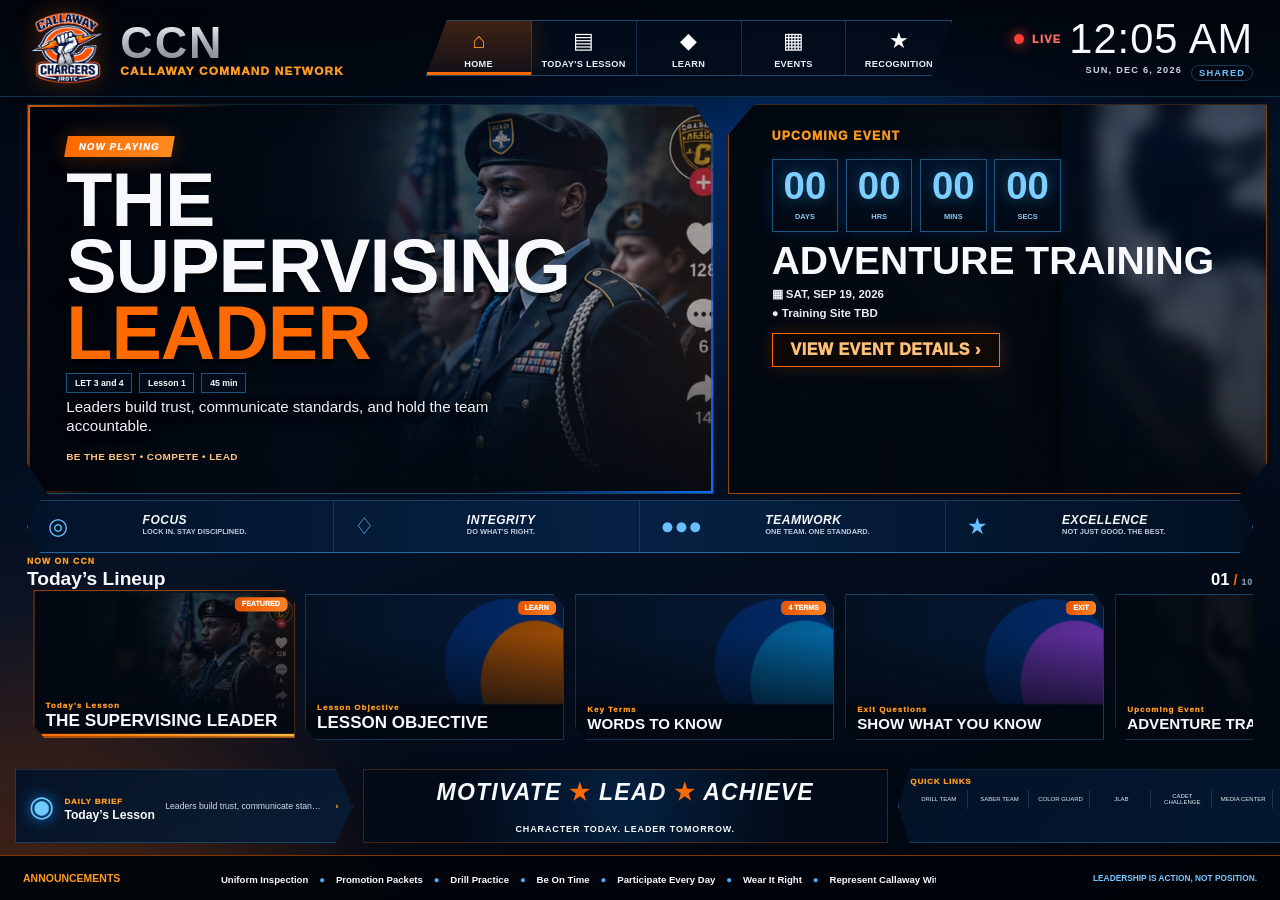
==== commit 748eeebc: "Add files via upload" ====
--- a/index.html
+++ b/index.html
@@ -43,6 +43,13 @@
       <div id="heroBackground" class="hero-bg"></div>
       <div class="hero-overlay"></div>
       <div class="hero-content" id="heroCopy"></div>
+      <div class="spotlight-photo-panel" id="spotlightPhotoPanel" hidden>
+        <img id="spotlightPhoto" alt="Cadet spotlight portrait">
+        <div class="spotlight-photo-caption">
+          <strong id="spotlightPhotoType">CADET SPOTLIGHT</strong>
+          <span id="spotlightPhotoName"></span>
+        </div>
+      </div>
     </article>
 
     <aside class="event-card">
--- a/styles.css
+++ b/styles.css
@@ -77,3 +77,458 @@
  .topbar{height:12vh}.hero-zone{height:42vh}.values-strip{height:7vh}.lineup-zone{height:22vh}.utility-row{height:10vh}.ticker{height:5vh}
  .brand-copy small{display:none}.hero-content{top:5%;bottom:5%}.synopsis{font-size:14px}.event-content{inset:4% 5% 5% 8%}
 }
+
+
+/* ============================================================
+   V18.1 — 55" CLASSROOM TV OPTIMIZATION
+   16:9-first geometry + adaptive terms/exit layouts
+   ============================================================ */
+@media (min-width:1200px){
+  .topbar{height:11.2vh;min-height:72px;padding:1vh 2.1vw;grid-template-columns:29% 50% 21%}
+  .brand-logo{width:6.2vw;max-width:94px;min-width:66px}
+  .brand-copy strong{font-size:clamp(32px,3.5vw,58px)}
+  .brand-copy small{display:none}
+  .top-nav{height:72%;align-self:center}
+  .hero-zone{height:44.5vh;padding-top:.8vh;padding-bottom:.7vh}
+  .values-strip{height:6.4vh;min-height:48px}
+  .lineup-zone{height:22.4vh;padding-top:.35vh}
+  .lineup-head{height:3.7vh}
+  .rail{height:18vh;padding-top:.45vh}
+  .card{height:16.2vh;flex-basis:19vw}
+  .card h3{font-size:clamp(16px,1.35vw,24px)}
+  .utility-row{height:10.1vh;padding-top:.4vh;padding-bottom:.4vh}
+  .ticker{height:5.4vh}
+}
+
+/* Terms get their own presentation geometry instead of inheriting normal hero copy. */
+.hero-content.terms-mode,
+.hero-content.exit-mode{
+  left:3vw; top:4%; bottom:4%; width:80%;
+  justify-content:flex-start;
+}
+.hero-content.terms-mode .callout,
+.hero-content.exit-mode .callout{margin-bottom:.15vh}
+.hero-content.terms-mode .terms-title,
+.hero-content.exit-mode .exit-title{
+  margin:.45vh 0 .65vh;
+  line-height:.9;
+}
+.term-grid,.exit-grid{
+  width:100%;
+  margin-top:.25vh;
+  gap:.65vw;
+  align-content:start;
+}
+.term-tile,.exit-tile{
+  min-height:0;
+  padding:.7vh .8vw;
+  gap:.65vw;
+}
+.term-number,.exit-number{font-size:clamp(22px,2vw,34px)}
+.term-tile h3{font-size:clamp(17px,1.42vw,25px);line-height:1}
+.term-tile p,.exit-tile p{font-size:clamp(12px,.86vw,15px);line-height:1.16}
+.terms-title,.exit-title{font-size:clamp(32px,3.15vw,54px)!important}
+
+/* Adaptive term counts. */
+.hero-content.terms-mode.term-count-1 .term-grid{grid-template-columns:1fr}
+.hero-content.terms-mode.term-count-1 .term-tile{padding:1.5vh 1.4vw}
+.hero-content.terms-mode.term-count-1 .term-tile h3{font-size:clamp(27px,2.3vw,40px)}
+.hero-content.terms-mode.term-count-1 .term-tile p{font-size:clamp(17px,1.25vw,22px)}
+
+.hero-content.terms-mode.term-count-2 .term-grid{grid-template-columns:repeat(2,1fr)}
+.hero-content.terms-mode.term-count-2 .term-tile{padding:1.35vh 1.2vw}
+.hero-content.terms-mode.term-count-2 .term-tile h3{font-size:clamp(23px,1.9vw,33px)}
+.hero-content.terms-mode.term-count-2 .term-tile p{font-size:clamp(15px,1.05vw,19px)}
+
+.hero-content.terms-mode.term-count-3 .term-grid{grid-template-columns:repeat(3,1fr)}
+.hero-content.terms-mode.term-count-3 .term-tile{padding:1.1vh .9vw}
+.hero-content.terms-mode.term-count-3 .term-tile h3{font-size:clamp(19px,1.55vw,27px)}
+.hero-content.terms-mode.term-count-3 .term-tile p{font-size:clamp(13px,.92vw,16px)}
+
+.hero-content.terms-mode.term-count-4 .term-grid{grid-template-columns:repeat(2,1fr)}
+.hero-content.terms-mode.term-count-4 .term-tile{padding:.75vh .9vw}
+.hero-content.terms-mode.term-count-4 .term-tile h3{font-size:clamp(18px,1.45vw,25px)}
+.hero-content.terms-mode.term-count-4 .term-tile p{font-size:clamp(12px,.84vw,15px)}
+
+.hero-content.terms-mode.term-count-many .term-grid{grid-template-columns:repeat(3,1fr);gap:.45vw}
+.hero-content.terms-mode.term-count-many .term-tile{padding:.48vh .65vw}
+.hero-content.terms-mode.term-count-many .term-number{font-size:clamp(17px,1.45vw,25px)}
+.hero-content.terms-mode.term-count-many .term-tile h3{font-size:clamp(14px,1.12vw,20px)}
+.hero-content.terms-mode.term-count-many .term-tile p{font-size:clamp(10px,.7vw,13px);line-height:1.08}
+
+/* Exit questions: readable from across the room without overflowing. */
+.hero-content.exit-mode .exit-grid{grid-template-columns:repeat(2,1fr)}
+.hero-content.exit-mode .exit-tile{padding:1vh 1vw}
+.hero-content.exit-mode .exit-tile p{font-size:clamp(15px,1.08vw,20px);font-weight:650;line-height:1.2}
+
+/* Short-height browser windows (e.g. 1080p screen with browser chrome). */
+@media (max-height:950px) and (min-width:1200px){
+  .topbar{height:10.8vh}
+  .hero-zone{height:43.4vh}
+  .values-strip{height:6.2vh}
+  .lineup-zone{height:22.7vh}
+  .utility-row{height:10.5vh}
+  .ticker{height:5.2vh}
+  .hero-content.terms-mode,.hero-content.exit-mode{top:2.5%;bottom:2.5%}
+  .terms-title,.exit-title{font-size:clamp(30px,2.9vw,49px)!important}
+  .term-tile,.exit-tile{padding:.55vh .75vw}
+  .term-tile p,.exit-tile p{line-height:1.1}
+}
+
+
+/* ============================================================
+   V18.2 — ADAPTIVE CLASSROOM MODE
+   Objective-safe layouts, adaptive exit questions, rail safety,
+   more hero space, tighter bottom utility row.
+   ============================================================ */
+
+/* Give more usable space to hero + lineup, trim utility row. */
+@media (min-width:1200px){
+  .hero-zone{height:45.6vh}
+  .values-strip{height:6vh}
+  .lineup-zone{height:23.2vh}
+  .utility-row{height:8.9vh}
+  .ticker{height:5.1vh}
+}
+
+/* Selected cards can never be visually clipped by scaling outside rail bounds. */
+.rail{scroll-padding-left:1vw;scroll-padding-right:1vw;padding-left:.55vw;padding-right:.55vw}
+.card.active{transform:translateY(-3px) scale(1.012)}
+.card:first-child{margin-left:.1vw}
+.card:last-child{margin-right:.1vw}
+
+/* Objective gets a dedicated classroom-safe layout. */
+.hero-content.objective-mode{
+  left:3vw; top:4%; bottom:4%; width:76%;
+  justify-content:flex-start;
+}
+.hero-content.objective-mode .callout{margin-bottom:.45vh}
+.hero-content.objective-mode h1{
+  margin:.25vh 0 .65vh;
+  line-height:.92;
+  max-width:92%;
+}
+.hero-content.objective-mode .meta{margin-bottom:.55vh}
+.hero-content.objective-mode .synopsis{
+  width:94%;
+  max-width:94%;
+  margin:0;
+  padding:1.15vh 1.15vw;
+  background:linear-gradient(120deg,rgba(3,20,45,.9),rgba(5,53,99,.55));
+  border-left:4px solid var(--orange);
+  border-top:1px solid rgba(69,183,255,.25);
+  border-bottom:1px solid rgba(69,183,255,.25);
+  font-size:clamp(15px,1.04vw,19px);
+  line-height:1.23;
+  overflow:hidden;
+}
+.hero-content.objective-mode.objective-long h1{font-size:clamp(29px,3vw,50px)}
+.hero-content.objective-mode.objective-xlong h1{font-size:clamp(25px,2.55vw,43px)}
+.hero-content.objective-mode.objective-long .synopsis{font-size:clamp(13px,.92vw,17px);line-height:1.18}
+.hero-content.objective-mode.objective-xlong .synopsis{font-size:clamp(12px,.82vw,15px);line-height:1.12;padding:.85vh .95vw}
+.hero-content.objective-mode .context-note{display:none}
+
+/* Adaptive exit-question layouts. */
+.hero-content.exit-mode{
+  width:82%;
+}
+.hero-content.exit-mode .exit-grid{
+  width:100%;
+  margin-top:.25vh;
+}
+.hero-content.exit-mode.exit-count-1 .exit-grid{grid-template-columns:1fr}
+.hero-content.exit-mode.exit-count-1 .exit-tile{min-height:13vh;padding:1.6vh 1.4vw}
+.hero-content.exit-mode.exit-count-1 .exit-tile p{font-size:clamp(23px,1.75vw,31px)}
+
+.hero-content.exit-mode.exit-count-2 .exit-grid{grid-template-columns:repeat(2,1fr)}
+.hero-content.exit-mode.exit-count-2 .exit-tile{min-height:11.8vh;padding:1.35vh 1.2vw}
+.hero-content.exit-mode.exit-count-2 .exit-tile p{font-size:clamp(19px,1.42vw,25px)}
+
+.hero-content.exit-mode.exit-count-3 .exit-grid{
+  grid-template-columns:repeat(2,1fr);
+  grid-template-areas:"q1 q2" "q3 q3";
+}
+.hero-content.exit-mode.exit-count-3 .exit-tile:nth-child(1){grid-area:q1}
+.hero-content.exit-mode.exit-count-3 .exit-tile:nth-child(2){grid-area:q2}
+.hero-content.exit-mode.exit-count-3 .exit-tile:nth-child(3){grid-area:q3}
+.hero-content.exit-mode.exit-count-3 .exit-tile{min-height:8.8vh;padding:1vh 1vw}
+.hero-content.exit-mode.exit-count-3 .exit-tile:nth-child(3){min-height:8.2vh}
+.hero-content.exit-mode.exit-count-3 .exit-tile p{font-size:clamp(17px,1.25vw,22px)}
+
+.hero-content.exit-mode.exit-count-4 .exit-grid{grid-template-columns:repeat(2,1fr)}
+.hero-content.exit-mode.exit-count-4 .exit-tile{min-height:8.6vh;padding:.9vh .95vw}
+.hero-content.exit-mode.exit-count-4 .exit-tile p{font-size:clamp(15px,1.04vw,19px)}
+
+.hero-content.exit-mode.exit-count-many .exit-grid{grid-template-columns:repeat(3,1fr);gap:.48vw}
+.hero-content.exit-mode.exit-count-many .exit-tile{min-height:6.8vh;padding:.55vh .7vw}
+.hero-content.exit-mode.exit-count-many .exit-number{font-size:clamp(18px,1.45vw,25px)}
+.hero-content.exit-mode.exit-count-many .exit-tile p{font-size:clamp(11px,.75vw,14px);line-height:1.08}
+
+/* Reduce title dominance on exit slide; prioritize the questions. */
+.hero-content.exit-mode .exit-title{font-size:clamp(29px,2.8vw,47px)!important;margin:.2vh 0 .35vh}
+
+/* Compact Daily Brief: prevent large repeated content. */
+.daily-brief p{
+  white-space:nowrap;
+  overflow:hidden;
+  text-overflow:ellipsis;
+  max-width:100%;
+}
+.utility-row{grid-template-columns:27% 42% 31%}
+.quick-links button{font-size:clamp(6px,.45vw,8px)}
+.motto-panel strong{font-size:clamp(18px,1.8vw,31px)}
+
+/* Small-height browser windows. */
+@media (max-height:950px) and (min-width:1200px){
+  .hero-zone{height:44.8vh}
+  .values-strip{height:5.9vh}
+  .lineup-zone{height:23.6vh}
+  .utility-row{height:9vh}
+  .ticker{height:5vh}
+  .hero-content.objective-mode{top:2.3%;bottom:2.3%}
+  .hero-content.objective-mode .synopsis{padding:.75vh .85vw}
+  .hero-content.exit-mode .exit-title{font-size:clamp(27px,2.55vw,43px)!important}
+}
+
+/* If browser becomes narrower, keep cards fully in-view instead of oversized. */
+@media (max-width:1500px){
+  .card{flex-basis:20.2vw;min-width:220px}
+}
+
+
+/* ============================================================
+   V18.3 — OBJECTIVE PRIORITY MODE
+   Objective text is the priority. Headline shrinks first.
+   Very long objectives switch to 2-column classroom layout.
+   ============================================================ */
+.hero-content.objective-mode{
+  left:3vw;
+  top:3.2%;
+  bottom:3.2%;
+  width:79%;
+  justify-content:flex-start;
+}
+.hero-content.objective-mode .callout{
+  margin-bottom:.3vh;
+}
+.hero-content.objective-mode h1{
+  margin:.15vh 0 .45vh;
+  max-width:90%;
+  line-height:.9;
+}
+.hero-content.objective-mode .title-short{font-size:clamp(38px,3.7vw,62px)}
+.hero-content.objective-mode .title-medium{font-size:clamp(34px,3.25vw,55px)}
+.hero-content.objective-mode .title-long{font-size:clamp(29px,2.8vw,48px)}
+.hero-content.objective-mode .title-xlong{font-size:clamp(25px,2.42vw,42px)}
+.hero-content.objective-mode .title-xxlong{font-size:clamp(22px,2.15vw,37px)}
+
+.hero-content.objective-mode .meta{
+  margin-bottom:.45vh;
+}
+.hero-content.objective-mode .synopsis{
+  width:96%;
+  max-width:96%;
+  margin:0;
+  padding:1.2vh 1.15vw;
+  background:
+    linear-gradient(120deg,rgba(2,19,44,.95),rgba(3,48,91,.72));
+  border-left:5px solid var(--orange);
+  border-top:1px solid rgba(69,183,255,.33);
+  border-bottom:1px solid rgba(69,183,255,.33);
+  box-shadow:0 12px 30px rgba(0,0,0,.2);
+  font-size:clamp(19px,1.32vw,24px);
+  line-height:1.24;
+  font-weight:620;
+  overflow:hidden;
+}
+
+/* Medium-long objectives: still one column, but preserve large text. */
+.hero-content.objective-mode.objective-long .synopsis{
+  font-size:clamp(17px,1.16vw,21px);
+  line-height:1.18;
+  padding:1vh 1vw;
+}
+.hero-content.objective-mode.objective-long h1{
+  font-size:clamp(24px,2.35vw,40px);
+}
+
+/* Extremely long objectives: two-column reading panel rather than tiny text. */
+.hero-content.objective-mode.objective-xlong{
+  width:81%;
+}
+.hero-content.objective-mode.objective-xlong h1{
+  font-size:clamp(22px,2.05vw,35px);
+  margin-bottom:.35vh;
+}
+.hero-content.objective-mode.objective-xlong .synopsis{
+  font-size:clamp(15px,1.02vw,19px);
+  line-height:1.14;
+  padding:.9vh 1vw;
+  columns:2;
+  column-gap:1.8vw;
+  column-rule:1px solid rgba(69,183,255,.25);
+  max-height:20.5vh;
+}
+
+/* At shorter browser heights, protect the objective text size. */
+@media (max-height:950px) and (min-width:1200px){
+  .hero-content.objective-mode{
+    top:2%;
+    bottom:2%;
+  }
+  .hero-content.objective-mode .synopsis{
+    font-size:clamp(18px,1.2vw,22px);
+    line-height:1.18;
+    padding:.85vh .95vw;
+  }
+  .hero-content.objective-mode.objective-long .synopsis{
+    font-size:clamp(16px,1.08vw,20px);
+  }
+  .hero-content.objective-mode.objective-xlong .synopsis{
+    font-size:clamp(14px,.94vw,18px);
+    max-height:19vh;
+  }
+}
+
+/* Objective lineup card: headline must not become microscopic. */
+.card[data-id="objective"] h3{
+  font-size:clamp(13px,1.02vw,18px)!important;
+  line-height:.94;
+}
+
+
+/* ============================================================
+   V18.4 — READABLE LINEUP MODE
+   Short rail titles + hard minimum font sizes for 55" TV.
+   ============================================================ */
+.card-copy{
+  left:.85vw;
+  right:.7vw;
+  bottom:.85vh;
+}
+.card .tag{
+  font-size:clamp(8px,.62vw,11px);
+  margin-bottom:.28vh;
+  display:block;
+}
+.card h3,
+.card h3.card-title-long,
+.card h3.card-title-xlong{
+  font-size:clamp(17px,1.32vw,24px)!important;
+  line-height:.94;
+  max-height:2.85em;
+  overflow:hidden;
+  text-wrap:balance;
+}
+.card[data-id="lesson"] h3,
+.card[data-id="objective"] h3{
+  font-size:clamp(17px,1.3vw,23px)!important;
+  line-height:.95;
+}
+.card[data-id="objective"] .card-copy,
+.card[data-id="lesson"] .card-copy{
+  bottom:.9vh;
+}
+@media (max-width:1500px){
+  .card h3,
+  .card h3.card-title-long,
+  .card h3.card-title-xlong{
+    font-size:clamp(15px,1.18vw,20px)!important;
+  }
+}
+
+
+/* ============================================================
+   V18.5 — SPOTLIGHT PHOTO FIX
+   Cadet of Week / Month / Year uploaded portrait is now used
+   on both the hero feature and the lineup card.
+   ============================================================ */
+.spotlight-photo-panel{
+  position:absolute;
+  z-index:7;
+  top:5%;
+  right:3.2%;
+  bottom:5%;
+  width:31%;
+  min-width:260px;
+  overflow:hidden;
+  background:linear-gradient(160deg,rgba(2,13,30,.98),rgba(4,51,96,.88));
+  border:1px solid rgba(69,183,255,.5);
+  border-right:4px solid var(--orange);
+  box-shadow:0 18px 42px rgba(0,0,0,.48),0 0 28px rgba(10,112,255,.18);
+  clip-path:polygon(0 0,92% 0,100% 8%,100% 100%,8% 100%,0 92%);
+  opacity:0;
+  transform:translateX(18px);
+  transition:opacity .28s ease,transform .28s ease;
+}
+.spotlight-photo-panel.visible{
+  opacity:1;
+  transform:translateX(0);
+}
+.spotlight-photo-panel img{
+  position:absolute;
+  inset:0;
+  width:100%;
+  height:100%;
+  object-fit:cover;
+  object-position:center 18%;
+  filter:contrast(1.04) saturate(1.03);
+}
+.spotlight-photo-panel::after{
+  content:"";
+  position:absolute;
+  inset:0;
+  background:
+    linear-gradient(0deg,rgba(1,7,15,.96) 0%,rgba(1,7,15,.24) 34%,transparent 58%),
+    linear-gradient(90deg,rgba(0,0,0,.18),transparent 36%);
+  pointer-events:none;
+}
+.spotlight-photo-caption{
+  position:absolute;
+  z-index:2;
+  left:1.15vw;
+  right:1vw;
+  bottom:1.15vh;
+}
+.spotlight-photo-caption strong{
+  display:block;
+  color:var(--orange2);
+  font-size:clamp(9px,.72vw,12px);
+  letter-spacing:1.1px;
+  margin-bottom:.25vh;
+}
+.spotlight-photo-caption span{
+  display:block;
+  font-family:Impact,"Arial Black",sans-serif;
+  font-size:clamp(21px,1.8vw,31px);
+  line-height:.96;
+  text-transform:uppercase;
+}
+.hero-content.spotlight-mode{
+  width:58%;
+}
+.hero-content.spotlight-mode h1{
+  max-width:100%;
+}
+.hero-content.spotlight-mode .synopsis{
+  max-width:96%;
+}
+
+/* Uploaded portrait should be visible in the small lineup card too. */
+.card[data-id^="spotlight-"] img{
+  object-position:center 18%;
+  filter:brightness(.8) saturate(1.04) contrast(1.03);
+}
+.card[data-id^="spotlight-"]::after{
+  background:linear-gradient(0deg,rgba(2,8,18,.98),rgba(2,8,18,.05) 75%);
+}
+
+/* Short-height Edge viewport. */
+@media (max-height:950px) and (min-width:1200px){
+  .spotlight-photo-panel{
+    top:3.5%;
+    bottom:3.5%;
+    width:29%;
+  }
+  .hero-content.spotlight-mode{width:61%}
+}
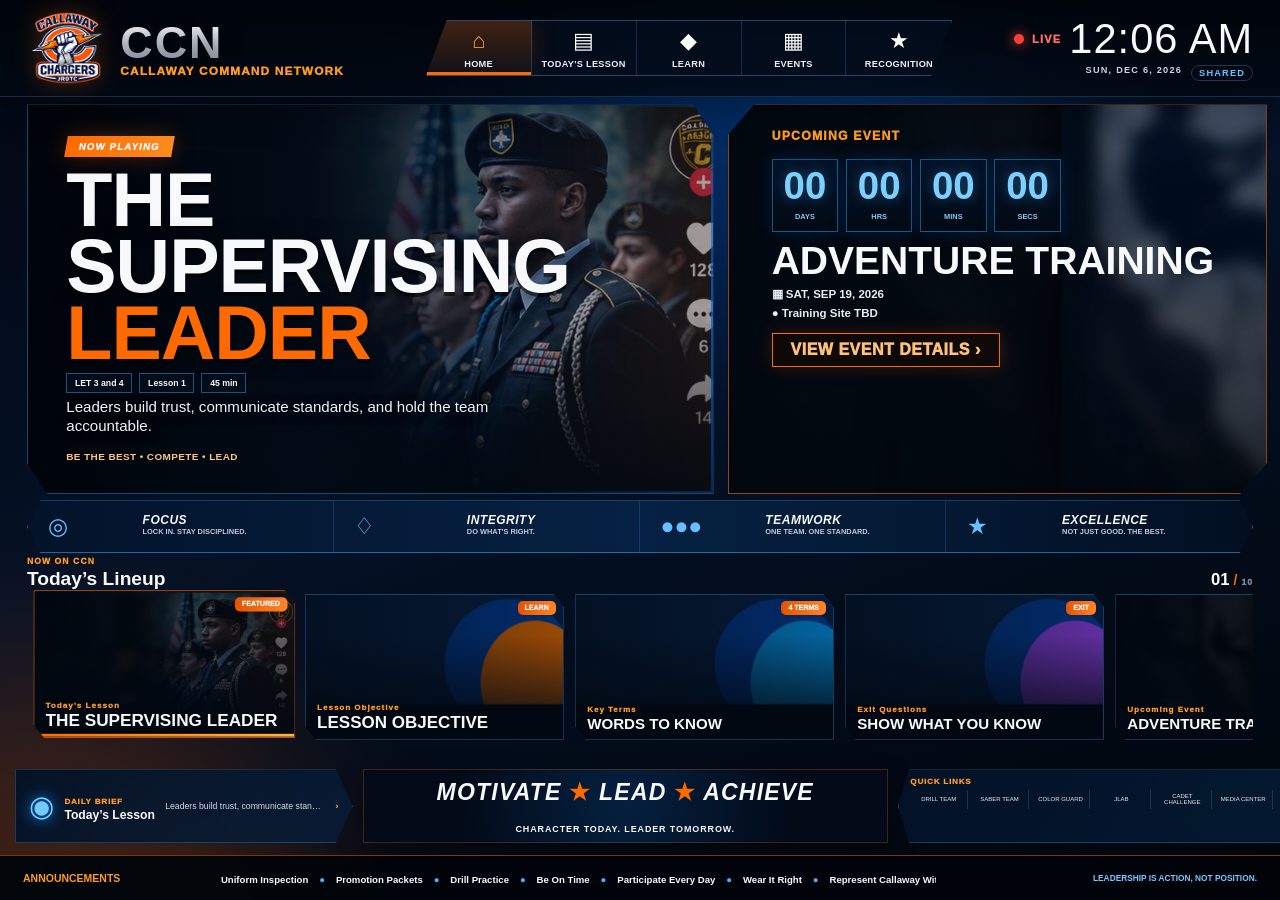
==== commit 118319d9: "Add files via upload" ====
--- a/index.html
+++ b/index.html
@@ -41,6 +41,7 @@
   <section class="hero-zone">
     <article class="feature-card">
       <div id="heroBackground" class="hero-bg"></div>
+      <div id="heroMediaLayer" class="hero-media-layer" hidden></div>
       <div class="hero-overlay"></div>
       <div class="hero-content" id="heroCopy"></div>
       <div class="spotlight-photo-panel" id="spotlightPhotoPanel" hidden>
--- a/styles.css
+++ b/styles.css
@@ -532,3 +532,27 @@
   }
   .hero-content.spotlight-mode{width:61%}
 }
+
+/* V18.8 Gallery photo transitions */
+.hero-bg{transition:background-image .28s ease,transform 11s linear,opacity .25s ease}
+
+/* ============================================================
+   V18.9 — UNIVERSAL PHOTO + VIDEO MEDIA
+   ============================================================ */
+.hero-media-layer{
+  position:absolute;
+  inset:0;
+  z-index:1;
+  overflow:hidden;
+  background:#020811;
+}
+.hero-media-video,
+.hero-media-youtube{
+  width:100%;
+  height:100%;
+  object-fit:cover;
+  border:0;
+  display:block;
+}
+.hero-overlay{z-index:2}
+.hero-content{z-index:3}
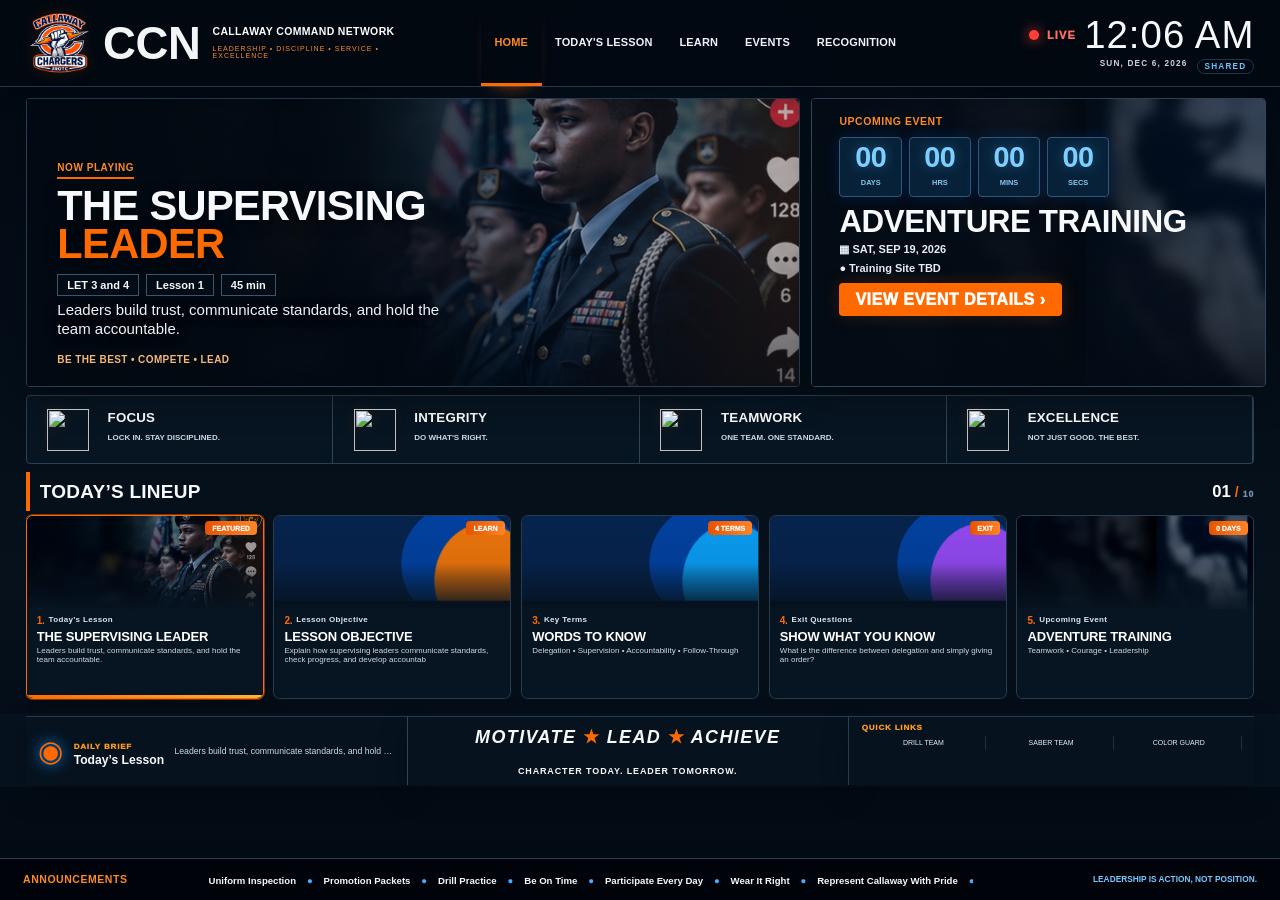
==== commit e5ec3ed1: "Add files via upload" ====
--- a/index.html
+++ b/index.html
@@ -4,7 +4,7 @@
   <meta charset="utf-8">
   <meta name="viewport" content="width=device-width,initial-scale=1,viewport-fit=cover">
   <meta name="theme-color" content="#020811">
-  <title>Callaway Command Network — Beyond Mode</title>
+  <title>Callaway Command Network — V20 Broadcast Home</title>
   <link rel="stylesheet" href="styles.css">
 </head>
 <body>
@@ -25,11 +25,11 @@
     </div>
 
     <nav class="top-nav" aria-label="CCN sections">
-      <button class="nav-btn active" data-filter="all"><span class="nav-icon">⌂</span><b>HOME</b></button>
-      <button class="nav-btn" data-filter="lesson"><span class="nav-icon">▤</span><b>TODAY'S LESSON</b></button>
-      <button class="nav-btn" data-filter="learn"><span class="nav-icon">◆</span><b>LEARN</b></button>
-      <button class="nav-btn" data-filter="events"><span class="nav-icon">▦</span><b>EVENTS</b></button>
-      <button class="nav-btn" data-filter="spotlight"><span class="nav-icon">★</span><b>RECOGNITION</b></button>
+      <button class="nav-btn active" data-filter="all"><b>HOME</b></button>
+      <button class="nav-btn" data-filter="lesson"><b>TODAY'S LESSON</b></button>
+      <button class="nav-btn" data-filter="learn"><b>LEARN</b></button>
+      <button class="nav-btn" data-filter="events"><b>EVENTS</b></button>
+      <button class="nav-btn" data-filter="spotlight"><b>RECOGNITION</b></button>
     </nav>
 
     <div class="status-block">
@@ -67,10 +67,10 @@
   </section>
 
   <section class="values-strip" aria-label="Core values">
-    <div><span class="value-icon">◎</span><strong>FOCUS</strong><small>LOCK IN. STAY DISCIPLINED.</small></div>
-    <div><span class="value-icon">♢</span><strong>INTEGRITY</strong><small>DO WHAT'S RIGHT.</small></div>
-    <div><span class="value-icon">●●●</span><strong>TEAMWORK</strong><small>ONE TEAM. ONE STANDARD.</small></div>
-    <div><span class="value-icon">★</span><strong>EXCELLENCE</strong><small>NOT JUST GOOD. THE BEST.</small></div>
+    <div><img class="value-icon-img" src="assets/icons/focus-target.svg" alt=""><strong>FOCUS</strong><small>LOCK IN. STAY DISCIPLINED.</small></div>
+    <div><img class="value-icon-img" src="assets/icons/integrity-shield.svg" alt=""><strong>INTEGRITY</strong><small>DO WHAT'S RIGHT.</small></div>
+    <div><img class="value-icon-img" src="assets/icons/teamwork-team.svg" alt=""><strong>TEAMWORK</strong><small>ONE TEAM. ONE STANDARD.</small></div>
+    <div><img class="value-icon-img" src="assets/icons/excellence-star.svg" alt=""><strong>EXCELLENCE</strong><small>NOT JUST GOOD. THE BEST.</small></div>
   </section>
 
   <section class="lineup-zone">
--- a/styles.css
+++ b/styles.css
@@ -556,3 +556,1285 @@
 }
 .hero-overlay{z-index:2}
 .hero-content{z-index:3}
+
+
+/* ============================================================
+   V18.9.3 — RECOGNITION LAYOUT FIX
+   Protected text/media columns + adaptive recognition typography.
+   ============================================================ */
+.hero-content.recognition-mode{
+  left:3vw;
+  top:7%;
+  bottom:7%;
+  width:54%;
+  justify-content:center;
+  padding-right:1vw;
+}
+.hero-content.recognition-mode .callout{
+  margin-bottom:.55vh;
+}
+.hero-content.recognition-mode h1{
+  margin:.45vh 0 .65vh;
+  line-height:.88;
+  max-width:100%;
+  text-wrap:balance;
+}
+.hero-content.recognition-mode .recognition-title-short{font-size:clamp(48px,4.8vw,82px)}
+.hero-content.recognition-mode .recognition-title-long{font-size:clamp(39px,3.85vw,66px)}
+.hero-content.recognition-mode .recognition-title-xlong{font-size:clamp(31px,3.1vw,53px)}
+.hero-content.recognition-mode .recognition-title-xxlong{font-size:clamp(25px,2.55vw,44px)}
+.hero-content.recognition-mode .recognition-person{
+  font-family:Impact,"Arial Black",sans-serif;
+  font-size:clamp(25px,2.35vw,40px);
+  line-height:.95;
+  color:var(--orange);
+  text-transform:uppercase;
+  margin:.15vh 0 .65vh;
+}
+.hero-content.recognition-mode .meta{
+  margin:.2vh 0 .55vh;
+}
+.hero-content.recognition-mode .meta span{
+  font-size:clamp(9px,.72vw,12px);
+}
+.hero-content.recognition-mode .recognition-detail{
+  max-width:100%;
+  font-size:clamp(17px,1.2vw,21px);
+  line-height:1.2;
+  margin:.35vh 0;
+}
+.hero-content.recognition-mode .recognition-quote{
+  font-size:clamp(13px,.92vw,16px);
+  line-height:1.2;
+  max-width:95%;
+  color:#ffd19b;
+}
+
+/* Keep portrait/media in its own protected column. */
+.spotlight-photo-panel{
+  top:4.5%;
+  right:2.6%;
+  bottom:4.5%;
+  width:34%;
+  min-width:290px;
+}
+.spotlight-photo-panel img{
+  object-position:center 16%;
+}
+.spotlight-photo-caption{
+  left:1.05vw;
+  right:1vw;
+  bottom:1.1vh;
+}
+.spotlight-photo-caption strong{
+  font-size:clamp(9px,.7vw,12px);
+}
+.spotlight-photo-caption span{
+  font-size:clamp(19px,1.65vw,28px);
+  line-height:.95;
+}
+
+/* Recognition cards remain bold but readable. */
+.card[data-id^="spotlight-"] h3{
+  font-size:clamp(16px,1.18vw,21px)!important;
+  line-height:.95;
+  max-height:2.9em;
+}
+.card[data-id^="spotlight-"] .tag{
+  color:#ff9a42;
+}
+
+/* Short Edge viewport */
+@media (max-height:950px) and (min-width:1200px){
+  .hero-content.recognition-mode{
+    top:4%;
+    bottom:4%;
+    width:55%;
+  }
+  .spotlight-photo-panel{
+    top:3%;
+    bottom:3%;
+    width:33%;
+  }
+  .hero-content.recognition-mode .recognition-title-short{font-size:clamp(43px,4.2vw,72px)}
+  .hero-content.recognition-mode .recognition-title-long{font-size:clamp(35px,3.45vw,59px)}
+  .hero-content.recognition-mode .recognition-title-xlong{font-size:clamp(29px,2.85vw,49px)}
+  .hero-content.recognition-mode .recognition-title-xxlong{font-size:clamp(24px,2.3vw,39px)}
+}
+
+
+/* ============================================================
+   CCN V19 — CINEMATIC DASHBOARD
+   Visual rebuild based on approved compact broadcast mockup.
+   Keeps V18.9.x editor/data/media/publishing engine intact.
+   ============================================================ */
+
+:root{
+  --v19-orange:#ff6a00;
+  --v19-blue:#071a2d;
+  --v19-blue2:#0b2744;
+  --v19-line:#29435a;
+  --v19-text:#f5f7fa;
+  --v19-muted:#c6ced7;
+}
+body{
+  background:
+    radial-gradient(circle at 80% 0%,rgba(19,67,104,.18),transparent 30%),
+    linear-gradient(180deg,#020a12,#06111d 62%,#020911);
+}
+.shell{max-width:none}
+.topbar{
+  height:82px;
+  padding:0 2vw;
+  background:rgba(2,10,18,.97);
+  border-bottom:1px solid #263747;
+  box-shadow:0 8px 30px rgba(0,0,0,.28);
+}
+.brand{gap:12px}
+.brand img{width:64px;height:64px;object-fit:contain}
+.brand .network-mark{font-size:42px;line-height:.8}
+.brand .network-name{font-size:13px;line-height:1.02;max-width:95px}
+.nav{height:100%;gap:2px}
+.nav button{
+  border:0;border-radius:0;background:transparent;
+  padding:0 17px;height:100%;
+  font-size:14px;letter-spacing:.03em;
+  border-bottom:3px solid transparent;
+}
+.nav button.active{
+  color:var(--v19-orange);
+  background:transparent;
+  border-bottom-color:var(--v19-orange);
+}
+.live-clock{transform:scale(.88);transform-origin:right center}
+
+/* Hero becomes a balanced two-panel broadcast grid */
+.hero{
+  margin:0 2vw;
+  height:300px;
+  min-height:300px;
+  border:0;
+  background:#06111d;
+  display:grid;
+  grid-template-columns:46% 54%;
+  overflow:hidden;
+}
+.hero-main{
+  position:relative!important;
+  inset:auto!important;
+  width:auto!important;
+  height:300px!important;
+  min-height:300px;
+  border-right:1px solid #23384c;
+  overflow:hidden;
+  background:#06111d;
+}
+.hero-main::after{
+  content:"";position:absolute;inset:0;
+  background:linear-gradient(90deg,rgba(2,10,18,.98) 0%,rgba(2,10,18,.82) 45%,rgba(2,10,18,.15) 78%,rgba(2,10,18,0) 100%);
+  pointer-events:none;z-index:1;
+}
+.hero-main .hero-bg{
+  position:absolute;inset:0;width:100%;height:100%;
+  object-fit:cover;object-position:center;
+}
+.hero-content,
+.hero-content.recognition-mode{
+  z-index:3!important;
+  left:0!important;top:0!important;bottom:auto!important;
+  width:64%!important;height:100%;
+  padding:28px 0 22px 0!important;
+  margin-left:0!important;
+  justify-content:center;
+  transform:none!important;
+}
+.hero-content > *{margin-left:0}
+.hero-content .callout{
+  color:var(--v19-orange);
+  background:transparent;
+  padding:0;
+  font-size:15px;
+  letter-spacing:.05em;
+}
+.hero-content h1,
+.hero-content.recognition-mode h1{
+  font-family:Impact,"Arial Narrow",sans-serif;
+  font-size:clamp(42px,4vw,66px)!important;
+  line-height:.88!important;
+  letter-spacing:.01em;
+  margin:10px 0 8px!important;
+  text-wrap:balance;
+}
+.hero-content h1 em{color:var(--v19-orange)}
+.hero-content .synopsis,
+.hero-content.recognition-mode .recognition-detail{
+  font-size:17px!important;line-height:1.15!important;
+  max-width:95%;color:#f0f3f6;
+}
+.hero-content .meta{margin-top:5px}
+.hero-content .meta span{
+  border:1px solid #405469;background:rgba(3,15,27,.65);
+  padding:4px 9px;font-size:11px;
+}
+.hero-content.recognition-mode .recognition-person{
+  font-size:18px!important;
+  letter-spacing:.22em;
+  margin-top:12px;
+}
+.hero-content.recognition-mode .recognition-quote{display:none}
+
+/* Recognition portrait integrates into the left hero instead of floating card */
+.spotlight-photo-panel{
+  z-index:2!important;
+  top:0!important;right:0!important;bottom:0!important;
+  width:47%!important;min-width:0!important;height:100%!important;
+  border:0!important;background:transparent!important;
+  clip-path:none!important;box-shadow:none!important;
+}
+.spotlight-photo-panel img{
+  width:100%;height:100%;object-fit:cover;object-position:center 18%;
+}
+.spotlight-photo-panel::after{
+  content:"";position:absolute;inset:0;
+  background:linear-gradient(90deg,#06111d 0%,rgba(6,17,29,.2) 35%,rgba(6,17,29,0) 65%);
+}
+.spotlight-photo-caption{display:none!important}
+
+/* Right event panel */
+.operation-panel{
+  position:relative!important;
+  inset:auto!important;
+  width:auto!important;height:300px!important;
+  border:0!important;
+  background:#081522;
+  overflow:hidden;
+}
+.operation-panel .operation-photo{height:100%;object-fit:cover}
+.operation-panel::after{
+  content:"";position:absolute;inset:0;
+  background:linear-gradient(90deg,rgba(3,13,23,.96),rgba(3,13,23,.70) 47%,rgba(3,13,23,.12));
+  pointer-events:none;
+}
+.operation-copy{z-index:2;padding:24px 28px!important}
+.operation-copy .eyebrow{font-size:15px;color:var(--v19-orange)}
+.operation-copy h2{font-size:38px!important;line-height:.95}
+.countdown{gap:8px!important}
+.countdown .unit{
+  min-width:60px!important;padding:8px 8px!important;
+  background:#0b2238!important;border:1px solid #31506b!important;
+}
+.countdown .num{font-size:35px!important}
+.operation-copy .event-meta{font-size:15px!important}
+.operation-copy .event-button{padding:10px 16px!important}
+
+/* Values bar */
+.values-strip{
+  margin:0 2vw;height:72px;
+  background:#071625;border:1px solid #2a3e51;
+  display:grid;grid-template-columns:repeat(4,1fr);
+  box-shadow:0 7px 18px rgba(0,0,0,.18);
+}
+.value-item{
+  min-width:0;padding:9px 20px;
+  border-right:1px solid #314558;
+}
+.value-item:last-child{border-right:0}
+.value-item .value-title{font-size:18px}
+.value-item .value-sub{font-size:10px}
+
+/* Lineup: five equal information cards, less carousel-like */
+.lineup-section{padding:14px 2vw 8px!important}
+.lineup-header{margin-bottom:8px!important}
+.lineup-header h2{font-size:22px!important;letter-spacing:.04em}
+.lineup-track{
+  display:grid!important;
+  grid-template-columns:repeat(5,minmax(0,1fr))!important;
+  gap:10px!important;
+  transform:none!important;
+  overflow:visible!important;
+}
+.card{
+  width:auto!important;min-width:0!important;height:180px!important;
+  border:1px solid #304354!important;
+  background:linear-gradient(180deg,#0a1826,#07121d)!important;
+  border-radius:4px!important;
+  padding:16px!important;
+  overflow:hidden;
+  box-shadow:none!important;
+}
+.card.active{
+  border-left:4px solid var(--v19-orange)!important;
+  border-bottom-color:#304354!important;
+}
+.card::before{display:none!important}
+.card .card-bg{opacity:.13!important}
+.card .card-overlay{background:linear-gradient(180deg,rgba(5,14,23,.25),rgba(5,14,23,.96))!important}
+.card .card-content{padding:14px!important}
+.card .tag{font-size:11px!important;color:#d7dee5!important}
+.card h3,.card[data-id^="spotlight-"] h3{
+  font-family:Impact,"Arial Narrow",sans-serif!important;
+  font-size:20px!important;line-height:1!important;
+  max-height:3em!important;
+}
+.card .badge{font-size:9px!important}
+.card .card-desc{
+  display:block!important;
+  color:#d3dae1;font-size:12px;line-height:1.15;
+  margin-top:7px;max-height:3.45em;overflow:hidden;
+}
+
+/* Bottom information rail */
+.bottom-zone{
+  margin:0 2vw;
+  min-height:74px;
+  display:grid!important;
+  grid-template-columns:29% 36% 35%;
+  align-items:stretch;
+  border-top:1px solid #25394a;
+}
+.daily-brief,.motto,.quick-links{
+  min-height:74px!important;margin:0!important;
+  border:0!important;background:#06111d!important;
+}
+.motto{
+  border-left:1px solid #2a3d4d!important;
+  border-right:1px solid #2a3d4d!important;
+}
+.announcement-bar{height:42px!important}
+
+/* Compact TV fit */
+@media (max-height:950px) and (min-width:1200px){
+  .topbar{height:72px}
+  .brand img{width:55px;height:55px}
+  .brand .network-mark{font-size:36px}
+  .hero,.hero-main,.operation-panel{height:282px!important;min-height:282px!important}
+  .hero-content,.hero-content.recognition-mode{padding-top:20px!important;padding-bottom:18px!important}
+  .hero-content h1,.hero-content.recognition-mode h1{font-size:clamp(38px,3.7vw,60px)!important}
+  .values-strip{height:62px}
+  .lineup-section{padding-top:10px!important}
+  .card{height:166px!important}
+  .bottom-zone,.daily-brief,.motto,.quick-links{min-height:66px!important}
+}
+
+
+/* ============================================================
+   CCN V20 — BROADCAST HOME
+   #3 cinematic architecture + #1 clean header/card language.
+   55-inch TV / 16:9 first.
+   ============================================================ */
+
+:root{
+  --ccn-orange:#ff6900;
+  --ccn-orange2:#ff8a22;
+  --ccn-navy:#020a13;
+  --ccn-panel:#071522;
+  --ccn-panel2:#0a1c2d;
+  --ccn-line:#294055;
+  --ccn-text:#f7f8fa;
+  --ccn-muted:#c7d0d9;
+}
+
+/* kill previous decorative layers for a cleaner broadcast look */
+.energy-grid,.energy-glow,.spark-field{display:none!important}
+.app{
+  background:
+    radial-gradient(circle at 53% 8%,rgba(14,48,78,.18),transparent 33%),
+    linear-gradient(180deg,#020912 0%,#06111c 65%,#020911 100%)!important;
+}
+
+/* HEADER */
+.topbar{
+  height:10.6vh!important;
+  min-height:84px!important;
+  padding:0 2vw!important;
+  display:grid!important;
+  grid-template-columns:31% 47% 22%!important;
+  align-items:center!important;
+  border-bottom:1px solid #26394b!important;
+  background:rgba(2,9,17,.98)!important;
+  box-shadow:0 7px 24px rgba(0,0,0,.28)!important;
+}
+.brand-lockup{gap:.9vw!important}
+.brand-logo{
+  width:5.4vw!important;
+  max-width:82px!important;
+  min-width:66px!important;
+  filter:drop-shadow(0 0 8px rgba(255,105,0,.12))!important;
+}
+.brand-copy{grid-template-columns:auto auto!important;grid-template-rows:auto auto!important;column-gap:12px!important;align-items:center!important}
+.brand-copy strong{
+  grid-row:1/3!important;
+  font-family:Impact,"Arial Black",sans-serif!important;
+  font-size:clamp(40px,4vw,65px)!important;
+  color:#f4f5f7!important;
+  -webkit-text-fill-color:#f4f5f7!important;
+  background:none!important;
+  text-shadow:none!important;
+  letter-spacing:1px!important;
+}
+.brand-copy span{
+  color:#fff!important;
+  font-size:clamp(10px,.82vw,14px)!important;
+  line-height:1!important;
+  letter-spacing:.5px!important;
+}
+.brand-copy small{
+  display:block!important;
+  color:var(--ccn-orange2)!important;
+  font-size:clamp(7px,.55vw,9px)!important;
+  letter-spacing:1px!important;
+  margin-top:0!important;
+}
+.top-nav{
+  height:100%!important;
+  align-self:stretch!important;
+  display:flex!important;
+  justify-content:center!important;
+  align-items:stretch!important;
+  border:0!important;
+  clip-path:none!important;
+  background:transparent!important;
+  box-shadow:none!important;
+}
+.nav-btn{
+  min-width:auto!important;
+  height:100%!important;
+  padding:0 1.05vw!important;
+  border:0!important;
+  border-bottom:3px solid transparent!important;
+  background:transparent!important;
+  color:#f0f2f5!important;
+  display:flex!important;
+  align-items:center!important;
+  justify-content:center!important;
+}
+.nav-btn b{
+  font-size:clamp(10px,.82vw,14px)!important;
+  letter-spacing:.15px!important;
+}
+.nav-btn.active,.nav-btn:hover{
+  background:transparent!important;
+  color:var(--ccn-orange2)!important;
+  border-bottom-color:var(--ccn-orange)!important;
+  box-shadow:0 10px 20px -15px var(--ccn-orange)!important;
+}
+.status-block{align-self:center!important}
+.status-line time{font-size:clamp(32px,3vw,50px)!important}
+.status-sub{font-size:clamp(8px,.64vw,11px)!important}
+
+/* MAIN HERO: #3 architecture */
+.hero-zone{
+  height:35.2vh!important;
+  min-height:300px!important;
+  display:grid!important;
+  grid-template-columns:63% 37%!important;
+  gap:.9vw!important;
+  padding:1.2vh 2vw .9vh!important;
+}
+.feature-card,.event-card{
+  clip-path:none!important;
+  border-radius:4px!important;
+  overflow:hidden!important;
+  background:#06121e!important;
+  border:1px solid #263f55!important;
+  box-shadow:0 14px 32px rgba(0,0,0,.32)!important;
+}
+.feature-card::after{display:none!important}
+.hero-overlay{
+  background:
+    linear-gradient(90deg,rgba(2,9,17,.98) 0%,rgba(2,9,17,.86) 35%,rgba(2,9,17,.24) 67%,rgba(2,9,17,.03) 100%),
+    linear-gradient(0deg,rgba(2,9,17,.45),transparent 55%)!important;
+}
+.hero-content{
+  left:2.4vw!important;
+  top:7%!important;
+  bottom:7%!important;
+  width:55%!important;
+  justify-content:center!important;
+}
+.hero-content .callout{
+  background:transparent!important;
+  transform:none!important;
+  padding:0 0 .45vh!important;
+  color:var(--ccn-orange2)!important;
+  box-shadow:none!important;
+  border-bottom:2px solid var(--ccn-orange)!important;
+  font-size:clamp(10px,.78vw,13px)!important;
+}
+.hero-content h1{
+  margin:.9vh 0 .7vh!important;
+  line-height:.88!important;
+  letter-spacing:-.3px!important;
+  text-shadow:0 4px 16px rgba(0,0,0,.5)!important;
+}
+.hero-content .synopsis{
+  font-size:clamp(14px,1.03vw,18px)!important;
+  line-height:1.22!important;
+}
+.hero-content .context-note{
+  color:#f6b877!important;
+  font-size:clamp(10px,.72vw,12px)!important;
+}
+
+/* integrated recognition portrait */
+.spotlight-photo-panel{
+  top:0!important;right:0!important;bottom:0!important;
+  width:50%!important;min-width:0!important;
+  border:0!important;clip-path:none!important;box-shadow:none!important;
+  background:transparent!important;
+}
+.spotlight-photo-panel img{object-position:center 16%!important}
+.spotlight-photo-panel::after{
+  background:linear-gradient(90deg,#06121e 0%,rgba(6,18,30,.32) 30%,transparent 62%)!important;
+}
+.spotlight-photo-caption{display:none!important}
+.hero-content.recognition-mode{
+  width:52%!important;
+  left:2.4vw!important;
+}
+.hero-content.recognition-mode .recognition-person{
+  color:var(--ccn-orange)!important;
+  font-size:clamp(21px,1.7vw,29px)!important;
+  letter-spacing:.12em!important;
+}
+
+/* EVENT PANEL */
+.event-card{border-color:#30475c!important}
+.event-overlay{
+  background:
+    linear-gradient(90deg,rgba(3,11,20,.95),rgba(3,11,20,.72) 49%,rgba(3,11,20,.16)),
+    linear-gradient(0deg,rgba(2,8,14,.48),transparent)!important;
+}
+.event-content{inset:6% 5.5% 6% 6%!important}
+.event-kicker{
+  font-size:clamp(10px,.82vw,14px)!important;
+  color:var(--ccn-orange2)!important;
+}
+.countdown{margin:1.1vh 0 1.2vh!important;gap:.5vw!important}
+.count-box{
+  min-width:56px!important;
+  width:4.9vw!important;
+  padding:.75vh .25vw!important;
+  border-radius:4px!important;
+  background:rgba(8,34,59,.94)!important;
+  border-color:#345677!important;
+}
+.count-box b{font-size:clamp(27px,2.5vw,43px)!important}
+.event-content h2{
+  font-size:clamp(31px,2.8vw,48px)!important;
+  line-height:.94!important;
+  margin:.55vh 0 .65vh!important;
+}
+.event-meta{font-size:clamp(11px,.82vw,14px)!important}
+.event-button{
+  margin-top:1vh!important;
+  background:var(--ccn-orange)!important;
+  color:white!important;
+  border:0!important;
+  border-radius:4px!important;
+  padding:.8vh 1.25vw!important;
+}
+
+/* VALUES */
+.values-strip{
+  height:8.3vh!important;
+  min-height:62px!important;
+  margin:0 2vw!important;
+  border-radius:4px!important;
+  clip-path:none!important;
+  border:1px solid #294055!important;
+  background:#071522!important;
+  box-shadow:none!important;
+}
+.values-strip>div{
+  grid-template-columns:auto 1fr!important;
+  grid-template-rows:auto auto!important;
+  padding:.8vh 1.6vw!important;
+  border-right:1px solid #304457!important;
+  align-items:center!important;
+}
+.value-icon{
+  grid-row:1/3!important;
+  font-size:clamp(25px,2vw,34px)!important;
+  color:var(--ccn-orange)!important;
+}
+.values-strip strong{
+  font-size:clamp(13px,1.04vw,18px)!important;
+  color:#fff!important;
+  font-style:normal!important;
+}
+.values-strip small{
+  font-size:clamp(8px,.62vw,11px)!important;
+  color:#d0d7df!important;
+}
+
+/* LINEUP: five information-rich cards */
+.lineup-zone{
+  height:27.2vh!important;
+  padding:.9vh 2vw 0!important;
+}
+.lineup-head{
+  height:4.3vh!important;
+  align-items:center!important;
+  border-left:4px solid var(--ccn-orange)!important;
+  padding-left:.8vw!important;
+}
+.lineup-head>div:first-child>span{display:none!important}
+.lineup-head h2{
+  font-size:clamp(19px,1.45vw,25px)!important;
+  text-transform:uppercase!important;
+  letter-spacing:.4px!important;
+}
+.rail{
+  height:21.8vh!important;
+  display:grid!important;
+  grid-template-columns:repeat(5,minmax(0,1fr))!important;
+  gap:.75vw!important;
+  overflow:visible!important;
+  padding:.45vh 0 .8vh!important;
+}
+.card{
+  min-width:0!important;
+  width:auto!important;
+  height:20vh!important;
+  border-radius:4px!important;
+  clip-path:none!important;
+  border:1px solid #31465a!important;
+  background:#071522!important;
+  box-shadow:none!important;
+  transform:none!important;
+}
+.card.active{
+  transform:none!important;
+  border-color:var(--ccn-orange)!important;
+  box-shadow:inset 0 0 0 1px rgba(255,105,0,.25)!important;
+}
+.card img{
+  height:47%!important;
+  filter:brightness(.76) saturate(.95)!important;
+}
+.card-shade,.card::after{
+  position:absolute;inset:0!important;
+  background:linear-gradient(180deg,transparent 27%,rgba(4,13,22,.24) 42%,#071522 61%)!important;
+  z-index:1!important;
+}
+.card-copy{
+  z-index:3!important;
+  left:.85vw!important;right:.75vw!important;bottom:1vh!important;
+}
+.card-label-row{display:flex;align-items:center;gap:.5vw;margin-bottom:.35vh}
+.card-number{
+  color:var(--ccn-orange)!important;
+  font-family:Impact,"Arial Black",sans-serif!important;
+  font-size:clamp(17px,1.2vw,22px)!important;
+}
+.card .tag{
+  color:#d5dce4!important;
+  font-size:clamp(8px,.58vw,10px)!important;
+}
+.card h3,.card h3.card-title-long,.card h3.card-title-xlong,.card[data-id^="spotlight-"] h3{
+  font-size:clamp(15px,1.03vw,19px)!important;
+  line-height:.98!important;
+  max-height:2em!important;
+  color:#fff!important;
+}
+.card-description{
+  margin:.55vh 0 0;
+  color:#c9d2dc;
+  font-size:clamp(9px,.62vw,11px);
+  line-height:1.15;
+  max-height:2.35em;
+  overflow:hidden;
+}
+.card-badge{
+  top:.65vh!important;right:.55vw!important;
+  border-radius:4px!important;
+  font-size:clamp(7px,.5vw,9px)!important;
+}
+
+/* Bottom info + ticker */
+.utility-row{
+  height:8.1vh!important;
+  padding:.3vh 2vw!important;
+  grid-template-columns:31% 36% 33%!important;
+  gap:0!important;
+}
+.daily-brief,.motto-panel,.quick-links{
+  border-radius:0!important;
+  clip-path:none!important;
+  min-height:0!important;
+  border:0!important;
+  border-top:1px solid #253b4d!important;
+  background:#06121e!important;
+}
+.daily-brief{
+  grid-template-columns:auto auto 1fr!important;
+  padding:.6vh 1vw!important;
+}
+.daily-brief .utility-arrow{display:none!important}
+.mic-icon{color:var(--ccn-orange)!important}
+.motto-panel{
+  border-left:1px solid #304457!important;
+  border-right:1px solid #304457!important;
+}
+.motto-panel strong{font-size:clamp(17px,1.55vw,27px)!important}
+.quick-links{padding:.6vh 1vw!important}
+.quick-links>div{grid-template-columns:repeat(3,1fr)!important}
+.quick-links button:nth-child(n+4){display:none!important}
+.quick-links button{font-size:clamp(7px,.52vw,9px)!important}
+.ticker{
+  height:4.9vh!important;
+  min-height:36px!important;
+  grid-template-columns:14% 1fr 22%!important;
+  border-top:1px solid #294055!important;
+}
+.ticker>strong{color:var(--ccn-orange2)!important}
+
+/* Terms/exit/objective remain readable in the wider left feature */
+.hero-content.terms-mode,.hero-content.exit-mode,.hero-content.objective-mode{
+  width:57%!important;
+}
+.term-grid,.exit-grid{width:100%!important}
+
+/* 55" Edge viewport */
+@media (max-height:950px) and (min-width:1200px){
+  .topbar{height:9.7vh!important;min-height:76px!important}
+  .hero-zone{height:34.2vh!important;min-height:280px!important}
+  .values-strip{height:7.7vh!important}
+  .lineup-zone{height:27.7vh!important}
+  .rail{height:22.2vh!important}
+  .card{height:20.4vh!important}
+  .utility-row{height:8.2vh!important}
+  .ticker{height:4.7vh!important}
+  .hero-content h1{font-size:clamp(34px,3.4vw,56px)!important}
+  .event-content h2{font-size:clamp(28px,2.55vw,43px)!important}
+}
+
+/* Wide-screen fallback: preserve exactly five lineup columns */
+@media (min-width:1500px){
+  .rail{grid-template-columns:repeat(5,minmax(0,1fr))!important}
+}
+
+
+/* ============================================================
+   V20.1 — BROADCAST ICON LIBRARY + SINGLE-ROW LINEUP
+   ============================================================ */
+
+/* Real CCN artwork for the four values */
+.value-icon-img{
+  grid-row:1/3;
+  width:42px;
+  height:42px;
+  object-fit:contain;
+  align-self:center;
+  justify-self:start;
+  margin-right:.8vw;
+  filter:drop-shadow(0 0 7px rgba(255,106,0,.12));
+}
+
+/* Exactly one lineup row. Five cards visible, extras remain horizontal. */
+.rail{
+  display:flex!important;
+  flex-wrap:nowrap!important;
+  grid-template-columns:none!important;
+  overflow-x:auto!important;
+  overflow-y:hidden!important;
+  scrollbar-width:none!important;
+  scroll-snap-type:x proximity;
+  scroll-padding:0!important;
+  gap:.75vw!important;
+}
+.rail::-webkit-scrollbar{display:none!important}
+.card{
+  flex:0 0 calc((100% - 3vw)/5)!important;
+  width:calc((100% - 3vw)/5)!important;
+  min-width:0!important;
+  scroll-snap-align:start;
+}
+.card:first-child{margin-left:0!important}
+.card:last-child{margin-right:0!important}
+
+/* Artwork sits in the upper visual area of each card */
+.card-artwork{
+  position:absolute!important;
+  z-index:4!important;
+  top:1.2vh!important;
+  left:50%!important;
+  transform:translateX(-50%)!important;
+  width:4.6vw!important;
+  min-width:52px!important;
+  max-width:74px!important;
+  height:6.5vh!important;
+  object-fit:contain!important;
+  opacity:.96!important;
+  filter:drop-shadow(0 7px 12px rgba(0,0,0,.35))!important;
+}
+.card[data-id^="spotlight-"] .card-artwork{
+  left:1vw!important;
+  transform:none!important;
+  width:3vw!important;
+  min-width:38px!important;
+  height:4.4vh!important;
+  opacity:.84!important;
+}
+
+/* Artwork selector in editor */
+.artwork-library-box{
+  border-color:rgba(255,106,0,.34)!important;
+  background:
+    radial-gradient(circle at 90% 5%,rgba(255,106,0,.08),transparent 25%),
+    linear-gradient(145deg,rgba(4,20,42,.93),rgba(2,12,27,.96))!important;
+}
+.artwork-grid{
+  display:grid;
+  grid-template-columns:repeat(3,minmax(0,1fr));
+  gap:12px;
+}
+@media(max-width:900px){
+  .artwork-grid{grid-template-columns:1fr}
+}
+
+/* Keep the bottom rail completely clear of any extra lineup items */
+.lineup-zone{overflow:hidden!important}
+.utility-row{position:relative!important;z-index:8!important;background:#06121e!important}
+.ticker{z-index:20!important}
+
+/* edge viewport */
+@media(max-height:950px) and (min-width:1200px){
+  .card-artwork{height:5.7vh!important;width:4.2vw!important}
+}
+
+
+/* ============================================================
+   CCN V20.2 — CLEAN BROADCAST TYPOGRAPHY
+   Cleaner condensed display type + readable sans-serif body/card type.
+   Keeps V20.1 layout, icon library, one-row lineup, and all functionality.
+   ============================================================ */
+
+/* Global font hierarchy */
+body,
+button,
+input,
+select,
+textarea,
+label,
+small,
+p,
+span{
+  font-family:"Arial Narrow","Roboto Condensed","Helvetica Neue",Arial,sans-serif!important;
+}
+
+.brand-copy strong,
+.hero-content h1,
+.hero-content.recognition-mode h1,
+.event-content h2,
+.count-box b,
+.card-number,
+.motto-panel strong{
+  font-family:"Arial Narrow","Roboto Condensed","Helvetica Neue",Arial,sans-serif!important;
+  font-stretch:condensed;
+  font-weight:900!important;
+  letter-spacing:-.35px!important;
+  text-transform:uppercase;
+}
+
+/* Header/nav: cleaner and less poster-like */
+.brand-copy strong{
+  font-size:clamp(38px,3.55vw,58px)!important;
+  line-height:.86!important;
+}
+.brand-copy span{
+  font-family:"Arial Narrow","Roboto Condensed","Helvetica Neue",Arial,sans-serif!important;
+  font-weight:800!important;
+  letter-spacing:.35px!important;
+}
+.nav-btn b{
+  font-family:"Arial Narrow","Roboto Condensed","Helvetica Neue",Arial,sans-serif!important;
+  font-weight:800!important;
+  letter-spacing:.15px!important;
+  font-size:clamp(11px,.82vw,14px)!important;
+}
+
+/* Hero: cleaner large title, supporting text gets breathing room */
+.hero-content h1,
+.hero-content.recognition-mode h1{
+  font-size:clamp(38px,3.55vw,58px)!important;
+  line-height:.91!important;
+  letter-spacing:-.65px!important;
+  text-shadow:0 4px 16px rgba(0,0,0,.42)!important;
+  max-width:100%;
+}
+.hero-content.recognition-mode .recognition-title-short{
+  font-size:clamp(42px,3.9vw,64px)!important;
+}
+.hero-content.recognition-mode .recognition-title-long{
+  font-size:clamp(36px,3.35vw,55px)!important;
+}
+.hero-content.recognition-mode .recognition-title-xlong{
+  font-size:clamp(31px,2.95vw,49px)!important;
+}
+.hero-content.recognition-mode .recognition-title-xxlong{
+  font-size:clamp(27px,2.55vw,42px)!important;
+}
+.hero-content .synopsis,
+.hero-content.recognition-mode .recognition-detail{
+  font-family:"Helvetica Neue",Arial,sans-serif!important;
+  font-weight:500!important;
+  font-size:clamp(15px,1.02vw,18px)!important;
+  line-height:1.28!important;
+  letter-spacing:0!important;
+}
+.hero-content .callout,
+.event-kicker,
+.card .tag,
+.ticker>strong{
+  font-family:"Arial Narrow","Roboto Condensed","Helvetica Neue",Arial,sans-serif!important;
+  font-weight:900!important;
+  letter-spacing:.55px!important;
+}
+
+/* Recognition title treatment closer to reference */
+.hero-content.recognition-mode .recognition-person{
+  font-family:"Arial Narrow","Roboto Condensed","Helvetica Neue",Arial,sans-serif!important;
+  font-weight:900!important;
+  font-size:clamp(20px,1.55vw,27px)!important;
+  letter-spacing:.12em!important;
+  line-height:1!important;
+}
+
+/* Event typography */
+.event-content h2{
+  font-size:clamp(30px,2.65vw,45px)!important;
+  line-height:.95!important;
+  letter-spacing:-.45px!important;
+}
+.event-meta{
+  font-family:"Helvetica Neue",Arial,sans-serif!important;
+  font-weight:600!important;
+}
+.count-box b{
+  font-size:clamp(25px,2.25vw,39px)!important;
+  line-height:.9!important;
+  letter-spacing:-.5px!important;
+}
+
+/* Values: title bold condensed, explanation clean sans */
+.values-strip strong{
+  font-family:"Arial Narrow","Roboto Condensed","Helvetica Neue",Arial,sans-serif!important;
+  font-weight:900!important;
+  letter-spacing:.2px!important;
+}
+.values-strip small{
+  font-family:"Helvetica Neue",Arial,sans-serif!important;
+  font-weight:600!important;
+  letter-spacing:0!important;
+  line-height:1.15!important;
+}
+
+/* Lineup header */
+.lineup-head h2{
+  font-family:"Arial Narrow","Roboto Condensed","Helvetica Neue",Arial,sans-serif!important;
+  font-weight:900!important;
+  letter-spacing:.25px!important;
+}
+
+/* Card typography is the major cleanup */
+.card h3,
+.card h3.card-title-long,
+.card h3.card-title-xlong,
+.card[data-id^="spotlight-"] h3{
+  font-family:"Arial Narrow","Roboto Condensed","Helvetica Neue",Arial,sans-serif!important;
+  font-weight:900!important;
+  font-size:clamp(14px,.92vw,17px)!important;
+  line-height:1.03!important;
+  letter-spacing:-.18px!important;
+  text-transform:uppercase!important;
+  max-height:2.2em!important;
+  text-shadow:none!important;
+}
+.card .tag{
+  font-size:clamp(8px,.55vw,10px)!important;
+  color:#d9e0e7!important;
+}
+.card-number{
+  font-size:clamp(16px,1.05vw,20px)!important;
+  line-height:1!important;
+}
+.card-description{
+  font-family:"Helvetica Neue",Arial,sans-serif!important;
+  font-size:clamp(9px,.6vw,11px)!important;
+  line-height:1.18!important;
+  font-weight:500!important;
+  color:#d2d9e0!important;
+}
+
+/* Objective / terms / exits: readable content wins over giant headline */
+.hero-content.objective-mode h1,
+.hero-content.terms-mode h1,
+.hero-content.exit-mode h1{
+  font-size:clamp(30px,2.85vw,47px)!important;
+  line-height:.95!important;
+}
+.term-tile h3{
+  font-family:"Arial Narrow","Roboto Condensed","Helvetica Neue",Arial,sans-serif!important;
+  font-weight:900!important;
+  letter-spacing:-.15px!important;
+}
+.term-tile p,
+.exit-tile p,
+.hero-content.objective-mode .synopsis{
+  font-family:"Helvetica Neue",Arial,sans-serif!important;
+  letter-spacing:0!important;
+}
+
+/* Footer/motto typography */
+.daily-brief strong,
+.quick-links strong{
+  font-family:"Arial Narrow","Roboto Condensed","Helvetica Neue",Arial,sans-serif!important;
+  font-weight:900!important;
+}
+.daily-brief p,
+.quick-links button{
+  font-family:"Helvetica Neue",Arial,sans-serif!important;
+  letter-spacing:0!important;
+}
+.motto-panel strong{
+  font-size:clamp(17px,1.4vw,24px)!important;
+  letter-spacing:.08em!important;
+}
+
+/* Keep 55" TV readability when Edge chrome reduces height */
+@media (max-height:950px) and (min-width:1200px){
+  .hero-content h1,
+  .hero-content.recognition-mode h1{
+    font-size:clamp(35px,3.25vw,53px)!important;
+  }
+  .event-content h2{
+    font-size:clamp(28px,2.45vw,41px)!important;
+  }
+  .card h3,
+  .card h3.card-title-long,
+  .card h3.card-title-xlong,
+  .card[data-id^="spotlight-"] h3{
+    font-size:clamp(13px,.88vw,16px)!important;
+  }
+}
+
+
+/* ============================================================
+   V20.2.1 — ARTWORK RENDER FIX
+   The artwork library now visibly renders on every lineup card.
+   ============================================================ */
+
+.card{position:relative!important}
+.card-photo{
+  position:absolute!important;
+  inset:0 0 auto 0!important;
+  width:100%!important;
+  height:48%!important;
+  object-fit:cover!important;
+  z-index:0!important;
+}
+.card-shade{
+  position:absolute!important;
+  inset:0!important;
+  z-index:1!important;
+  background:
+    linear-gradient(180deg,rgba(3,10,18,.12) 0%,rgba(3,10,18,.28) 36%,rgba(7,21,34,.96) 58%,#071522 100%)!important;
+  pointer-events:none!important;
+}
+.card-artwork-wrap{
+  position:absolute!important;
+  z-index:5!important;
+  top:1.25vh!important;
+  left:50%!important;
+  transform:translateX(-50%)!important;
+  width:5.2vw!important;
+  min-width:58px!important;
+  max-width:84px!important;
+  height:7.4vh!important;
+  min-height:56px!important;
+  display:flex!important;
+  align-items:center!important;
+  justify-content:center!important;
+  padding:.45vh .35vw!important;
+  border-radius:10px!important;
+  background:rgba(2,10,18,.66)!important;
+  border:1px solid rgba(255,255,255,.10)!important;
+  box-shadow:0 8px 24px rgba(0,0,0,.28)!important;
+  backdrop-filter:blur(2px)!important;
+}
+.card-artwork{
+  position:static!important;
+  width:100%!important;
+  min-width:0!important;
+  max-width:none!important;
+  height:100%!important;
+  object-fit:contain!important;
+  opacity:1!important;
+  transform:none!important;
+  filter:drop-shadow(0 4px 8px rgba(0,0,0,.32))!important;
+}
+.card-copy{z-index:6!important}
+.card-badge{z-index:7!important}
+.card-progress{z-index:8!important}
+
+/* Recognition cards keep portraits prominent while still showing award artwork */
+.card[data-id^="spotlight-"] .card-artwork-wrap{
+  left:1vw!important;
+  transform:none!important;
+  width:3.4vw!important;
+  min-width:42px!important;
+  max-width:56px!important;
+  height:4.8vh!important;
+  min-height:40px!important;
+  background:rgba(2,10,18,.54)!important;
+}
+
+/* Built-in educational cards use slightly larger symbolic artwork */
+.card[data-id="terms"] .card-artwork-wrap,
+.card[data-id="exit"] .card-artwork-wrap,
+.card[data-id="lesson"] .card-artwork-wrap,
+.card[data-id="objective"] .card-artwork-wrap{
+  width:5.8vw!important;
+  max-width:92px!important;
+  height:7.8vh!important;
+}
+
+/* Announcements: make the bullhorn/siren immediately visible */
+.card[data-id^="announcement-"] .card-artwork-wrap{
+  border-color:rgba(255,106,0,.35)!important;
+  background:rgba(25,8,4,.72)!important;
+}
+
+/* Short Edge viewport */
+@media(max-height:950px) and (min-width:1200px){
+  .card-artwork-wrap{
+    top:.8vh!important;
+    height:6.2vh!important;
+    min-height:48px!important;
+  }
+}
+
+
+/* ============================================================
+   CCN V20.3 — CINEMATIC CARD ART
+   Reference-matched photo-first cards. No floating icon badges.
+   ============================================================ */
+.card.cinematic-card{
+  display:block!important;
+  overflow:hidden!important;
+  background:#071522!important;
+  border:1px solid rgba(136,174,204,.25)!important;
+  border-radius:7px!important;
+  min-width:0!important;
+}
+.card.cinematic-card.active{
+  border-color:#ff6a00!important;
+  box-shadow:0 0 0 1px rgba(255,106,0,.48),0 8px 24px rgba(0,0,0,.28)!important;
+}
+.cinematic-card-media{
+  position:absolute!important;
+  inset:0 0 auto 0!important;
+  height:55%!important;
+  overflow:hidden!important;
+  background:#0a1824!important;
+  z-index:0!important;
+}
+.card.cinematic-card .card-photo{
+  position:absolute!important;
+  inset:0!important;
+  width:100%!important;
+  height:100%!important;
+  object-fit:cover!important;
+  object-position:center!important;
+  transform:none!important;
+  opacity:1!important;
+  filter:saturate(.88) contrast(1.05)!important;
+}
+.cinematic-card-overlay{
+  position:absolute!important;
+  inset:0!important;
+  background:linear-gradient(180deg,rgba(1,7,13,.02) 0%,rgba(1,7,13,.08) 46%,rgba(7,21,34,.88) 100%)!important;
+}
+.card.cinematic-card .card-artwork-wrap,
+.card.cinematic-card .card-artwork{display:none!important}
+.card.cinematic-card .card-copy{
+  position:absolute!important;
+  z-index:5!important;
+  left:0!important;right:0!important;bottom:0!important;
+  height:49%!important;
+  padding:.7vh .8vw .55vh!important;
+  background:linear-gradient(180deg,rgba(7,21,34,.88),#071522 24%)!important;
+  display:flex!important;
+  flex-direction:column!important;
+  align-items:flex-start!important;
+  justify-content:flex-start!important;
+}
+.card.cinematic-card .card-label-row{
+  display:flex!important;
+  align-items:center!important;
+  gap:.32vw!important;
+  min-height:1.4vh!important;
+  margin-bottom:.18vh!important;
+}
+.card.cinematic-card .card-number{
+  color:#ff6a00!important;
+  font-size:clamp(10px,.68vw,13px)!important;
+  font-weight:900!important;
+}
+.card.cinematic-card .tag{
+  color:#dfe8ef!important;
+  font-size:clamp(8px,.55vw,10px)!important;
+  line-height:1!important;
+  letter-spacing:.35px!important;
+}
+.card.cinematic-card h3,
+.card.cinematic-card h3.card-title-long,
+.card.cinematic-card h3.card-title-xlong{
+  margin:.08vh 0 .28vh!important;
+  font-size:clamp(13px,.88vw,16px)!important;
+  line-height:1.03!important;
+  color:#fff!important;
+  max-height:2.08em!important;
+  overflow:hidden!important;
+}
+.card.cinematic-card .card-description{
+  display:block!important;
+  margin:0!important;
+  font-size:clamp(8px,.54vw,10.5px)!important;
+  line-height:1.18!important;
+  color:#d2d9df!important;
+  max-height:2.4em!important;
+  overflow:hidden!important;
+}
+.card.cinematic-card .card-badge{
+  z-index:8!important;
+  top:.55vh!important;
+  right:.45vw!important;
+}
+.card.cinematic-card .card-progress{z-index:9!important}
+
+/* Portrait cards: preserve integrated cadet portrait feel */
+.card.cinematic-card[data-id^="spotlight-"] .cinematic-card-media{height:62%!important}
+.card.cinematic-card[data-id^="spotlight-"] .card-photo{
+  object-position:center 22%!important;
+}
+.card.cinematic-card[data-id^="spotlight-"] .card-copy{height:43%!important}
+
+/* Give section artwork/photo the visual weight of the reference mockups */
+.card.cinematic-card[data-id="terms"] .card-photo,
+.card.cinematic-card[data-id="exit"] .card-photo,
+.card.cinematic-card[data-id="lesson"] .card-photo,
+.card.cinematic-card[data-id="objective"] .card-photo{
+  object-position:center!important;
+}
+
+/* The carousel remains one row with five visible cards */
+.rail{
+  grid-template-columns:repeat(5,minmax(0,1fr))!important;
+  grid-auto-flow:column!important;
+  grid-auto-columns:calc((100% - 4*var(--rail-gap,12px))/5)!important;
+  overflow-x:auto!important;
+  overflow-y:hidden!important;
+}
